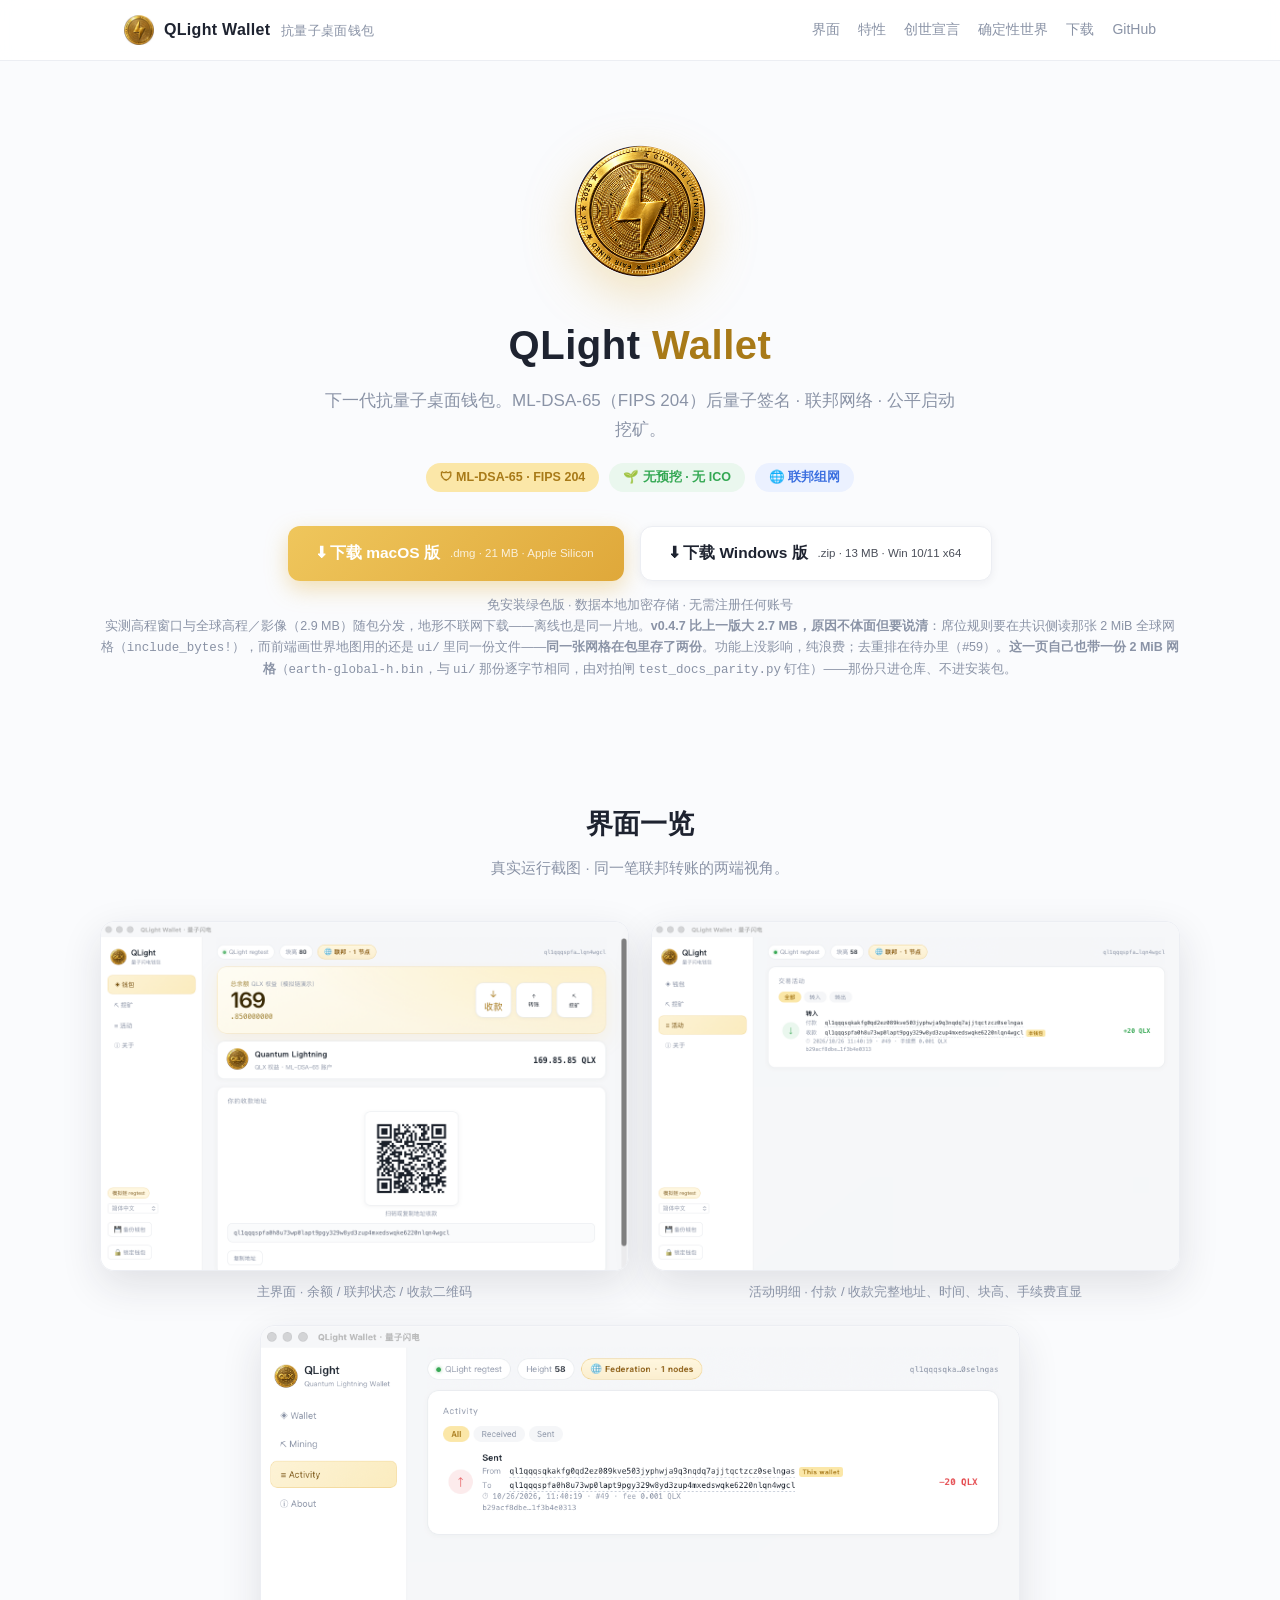
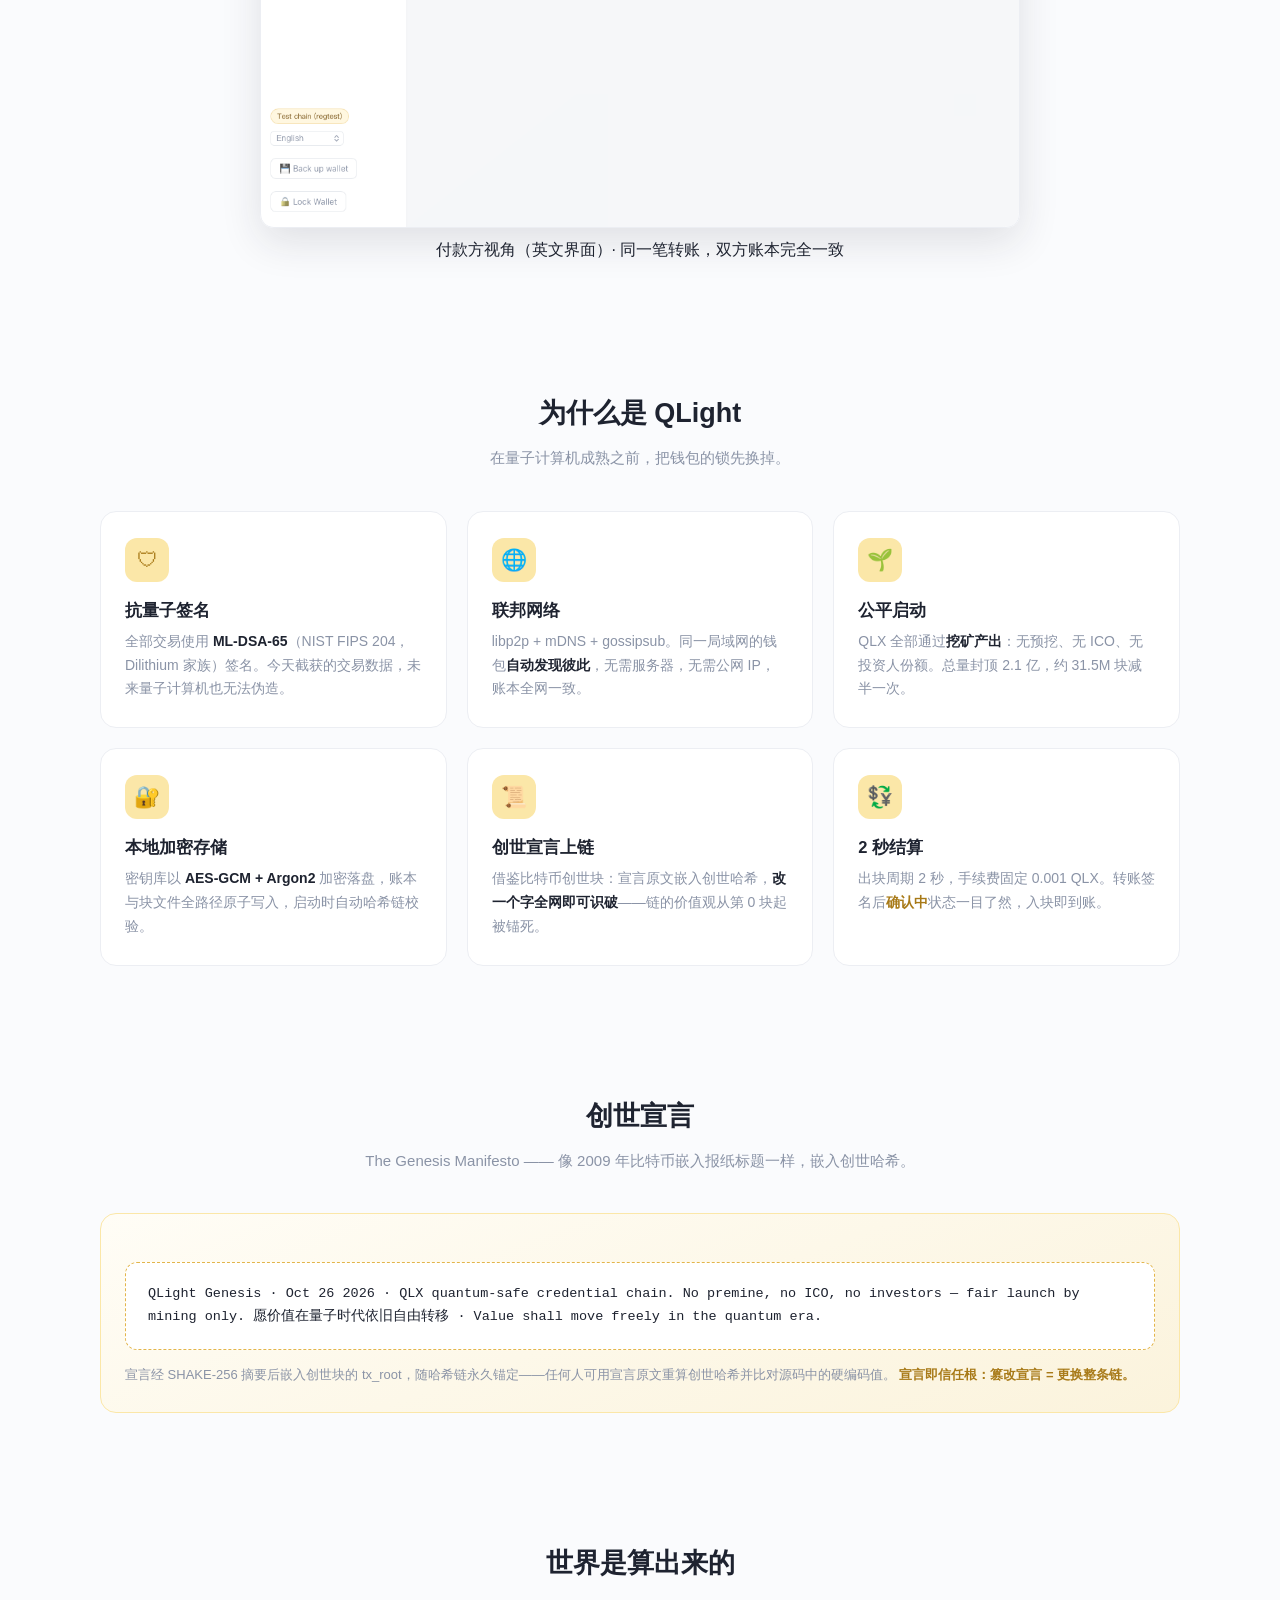
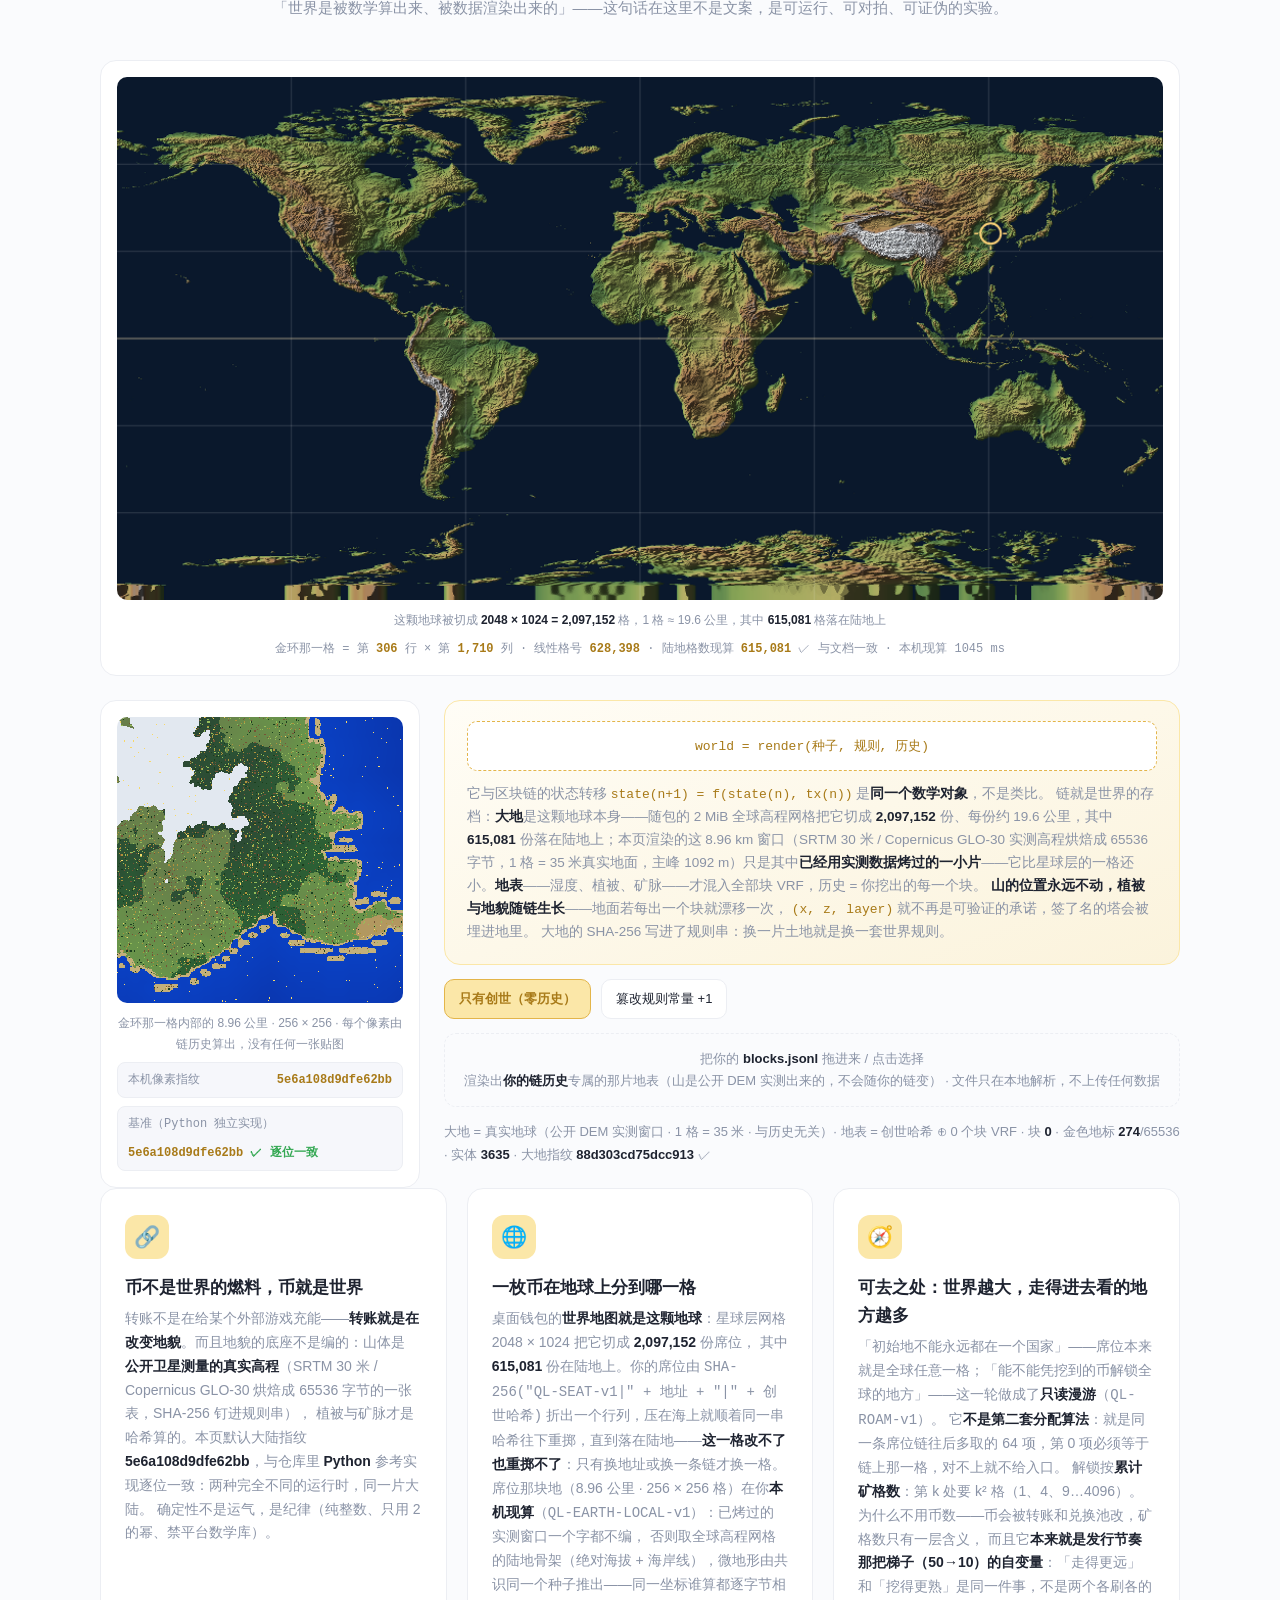
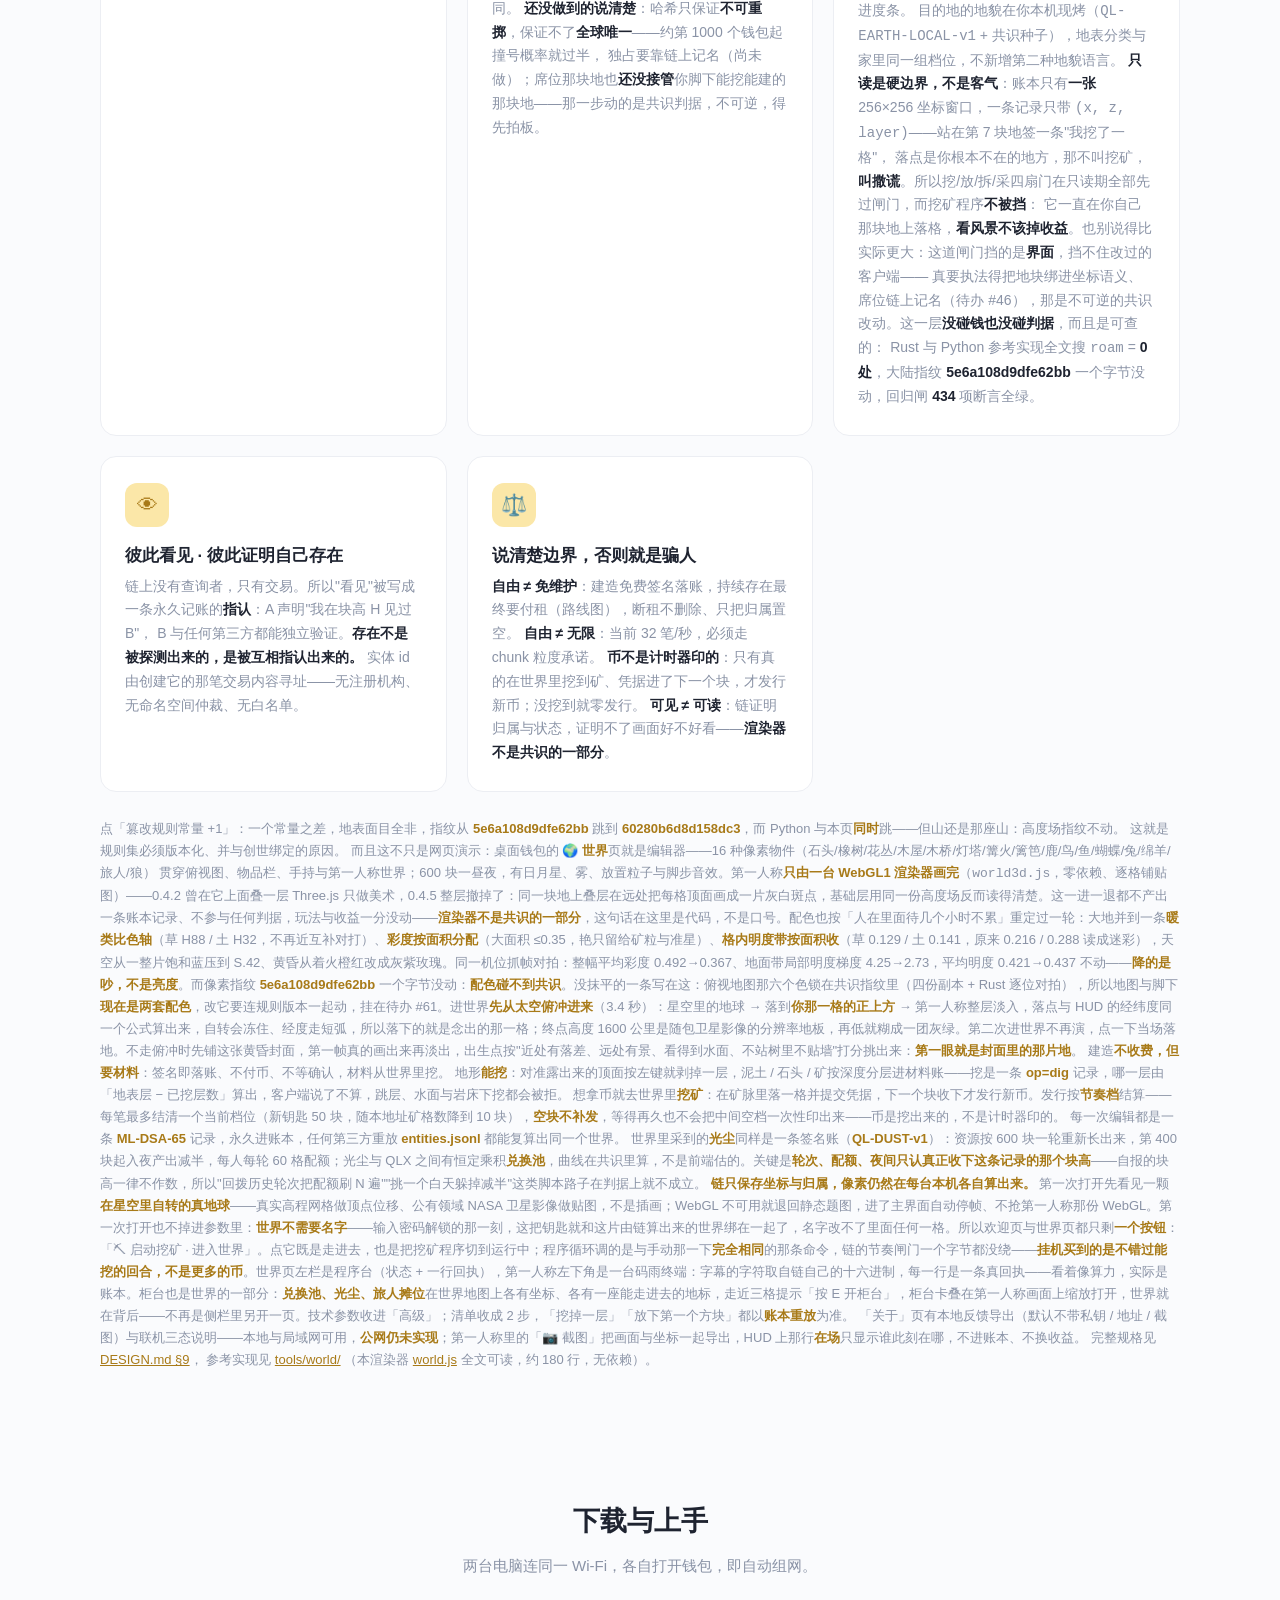
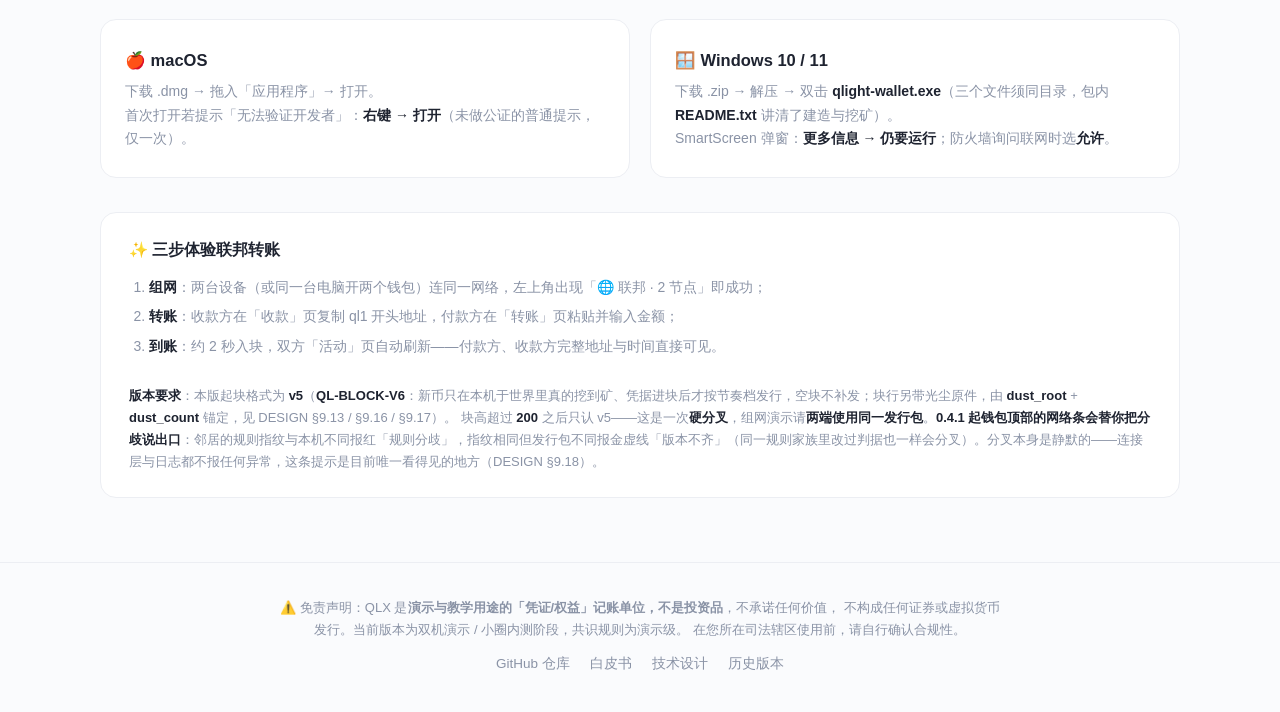
==== docs/index.html @ b54284ea "docs: 记下 v0.4.8 已发布，以及线上那颗地球"证到哪一半"（§9.29） 发布事实进文档：两平台包 + release v0.4.8（releases/latest 已指它）。 线上校验分" ====
<!DOCTYPE html>
<html lang="zh-CN">
<head>
  <meta charset="UTF-8">
  <meta name="viewport" content="width=device-width, initial-scale=1.0">
  <title>QLight Wallet · 抗量子桌面钱包</title>
  <link rel="icon" type="image/png" href="assets/favicon.png">
  <meta name="description" content="QLight Wallet：ML-DSA-65（FIPS 204）抗量子签名桌面钱包，联邦网络，公平启动挖矿。QLX 演示凭证，非投资品。">
  <style>
    :root {
      --ink: #1E2330;
      --muted: #8A93A6;
      --gold: #E3B54A;
      --gold-lt: #FBE7A8;
      --gold-dk: #A87A18;
      --green: #34A853;
      --bg: #FAFBFD;
      --card: #FFFFFF;
      --line: #ECEEF3;
    }
    * { margin: 0; padding: 0; box-sizing: border-box; }
    body {
      font-family: -apple-system, "PingFang SC", "Segoe UI", "Microsoft YaHei", sans-serif;
      background: var(--bg); color: var(--ink); line-height: 1.7;
    }
    a { color: inherit; text-decoration: none; }
    .wrap { max-width: 1080px; margin: 0 auto; padding: 0 24px; }

    /* —— 顶栏 —— */
    nav {
      position: sticky; top: 0; z-index: 10;
      background: rgba(255,255,255,.86); backdrop-filter: blur(10px);
      border-bottom: 1px solid var(--line);
    }
    nav .wrap { display: flex; align-items: center; gap: 10px; height: 60px; }
    nav img { width: 30px; height: 30px; }
    nav .brand { font-weight: 700; font-size: 16px; letter-spacing: .3px; }
    nav .brand small { color: var(--muted); font-weight: 500; margin-left: 6px; }
    nav .links { margin-left: auto; display: flex; gap: 18px; font-size: 14px; }
    nav .links a { color: var(--muted); }
    nav .links a:hover { color: var(--gold-dk); }

    /* —— Hero —— */
    .hero { text-align: center; padding: 84px 0 56px; }
    .hero .coin { width: 132px; height: 132px; border-radius: 50%;
      box-shadow: 0 18px 50px rgba(227,181,74,.35); animation: float 5s ease-in-out infinite; }
    @keyframes float { 0%,100% { transform: translateY(0) } 50% { transform: translateY(-10px) } }
    .hero h1 { font-size: 40px; margin: 26px 0 8px; letter-spacing: .5px; }
    .hero h1 .q { color: var(--gold-dk); }
    .hero p.sub { color: var(--muted); font-size: 17px; max-width: 640px; margin: 0 auto; }
    .hero .badges { margin-top: 18px; display: flex; gap: 10px; justify-content: center; flex-wrap: wrap; }
    .badge { font-size: 12.5px; color: var(--gold-dk); background: var(--gold-lt);
      border-radius: 999px; padding: 4px 14px; font-weight: 600; }
    .badge.green { color: var(--green); background: #EAF7EE; }
    .badge.blue { color: #3B6FE0; background: #EBF1FF; }

    /* —— 下载按钮 —— */
    .dl { display: flex; gap: 16px; justify-content: center; margin-top: 34px; flex-wrap: wrap; }
    .btn {
      display: inline-flex; align-items: center; gap: 10px;
      padding: 13px 30px; border-radius: 12px; font-size: 15.5px; font-weight: 600;
      border: 1px solid var(--line); background: var(--card);
      box-shadow: 0 2px 10px rgba(30,35,48,.06); transition: all .18s;
    }
    .btn:hover { transform: translateY(-2px); box-shadow: 0 8px 22px rgba(30,35,48,.12); }
    .btn.primary { background: linear-gradient(135deg, #EFC65C, #DFA83A); color: #fff; border: none;
      box-shadow: 0 8px 22px rgba(227,181,74,.4); }
    .btn small { display: block; font-weight: 400; font-size: 11.5px; opacity: .8; }
    .dl-note { text-align: center; color: var(--muted); font-size: 12.5px; margin-top: 14px; }

    /* —— 截图 —— */
.shots { display: grid; grid-template-columns: 1fr 1fr; gap: 22px; }
.shots img { width: 100%; border-radius: 14px; border: 1px solid var(--line);
  box-shadow: 0 14px 40px rgba(30,35,48,.12); display: block; }
.shots .cap { text-align: center; color: var(--muted); font-size: 13px; margin-top: 10px; }
.shot-wide { margin-top: 22px; text-align: center; }
.shot-wide img { max-width: 760px; width: 100%; border-radius: 14px; border: 1px solid var(--line);
  box-shadow: 0 14px 40px rgba(30,35,48,.12); }
@media (max-width: 760px) { .shots { grid-template-columns: 1fr; } }

/* —— 特性 —— */
    .section { padding: 64px 0; }
    .section > h2 { text-align: center; font-size: 27px; margin-bottom: 8px; }
    .section > .lead { text-align: center; color: var(--muted); margin-bottom: 40px; font-size: 15px; }
    .grid { display: grid; grid-template-columns: repeat(auto-fit, minmax(300px, 1fr)); gap: 20px; }
    .card {
      background: var(--card); border: 1px solid var(--line); border-radius: 16px;
      padding: 26px 24px; transition: all .18s;
    }
    .card:hover { transform: translateY(-3px); box-shadow: 0 10px 30px rgba(30,35,48,.08); }
    .card .ico { width: 44px; height: 44px; border-radius: 12px; background: var(--gold-lt);
      color: var(--gold-dk); display: flex; align-items: center; justify-content: center;
      font-size: 21px; margin-bottom: 14px; }
    .card h3 { font-size: 16.5px; margin-bottom: 6px; }
    .card p { color: var(--muted); font-size: 14px; }
    .card b { color: var(--ink); }

    /* —— 创世宣言 —— */
    .genesis { background: linear-gradient(160deg, #FFFDF6, #FBF3DC); border: 1px solid var(--gold-lt); }
    .genesis .manifesto {
      font-family: "SF Mono", Menlo, Consolas, monospace;
      font-size: 13.5px; color: var(--ink); background: #fff;
      border: 1px dashed var(--gold); border-radius: 12px;
      padding: 20px 22px; margin: 22px 0 14px; word-break: break-word;
    }
    .genesis .note { color: var(--muted); font-size: 13px; }
    .genesis .note b { color: var(--gold-dk); }

    /* —— 确定性世界 —— */
    .world-earth { background: var(--card); border: 1px solid var(--line); border-radius: 16px;
      padding: 16px; margin-bottom: 24px; }
    .world-earth canvas { width: 100%; height: auto; aspect-ratio: 2 / 1; display: block; border-radius: 10px; }
    .world-earth .cap { text-align: center; color: var(--muted); font-size: 12px; margin-top: 10px; }
    .world-earth .cap b { color: var(--ink); }
    .world-earth code { font-family: "SF Mono", Menlo, Consolas, monospace; font-size: 12px; color: var(--gold-dk); }
    .world-earth .run { font-family: "SF Mono", Menlo, Consolas, monospace; font-size: 12px;
      color: var(--muted); margin-top: 8px; text-align: center; }
    .world-earth .run b { color: var(--gold-dk); }
    .world-earth .run.bad { color: #D93025; }
    .world-grid { display: grid; grid-template-columns: 320px 1fr; gap: 24px; align-items: start; }
    @media (max-width: 780px) { .world-grid { grid-template-columns: 1fr; } }
    .world-map { background: var(--card); border: 1px solid var(--line); border-radius: 16px; padding: 16px; }
    .world-map canvas {
      width: 100%; height: auto; aspect-ratio: 1 / 1; display: block; border-radius: 10px;
      image-rendering: pixelated; image-rendering: crisp-edges;
    }
    .world-map .cap { text-align: center; color: var(--muted); font-size: 12px; margin-top: 10px; }
    .fp { font-family: "SF Mono", Menlo, Consolas, monospace; font-size: 12px; background: #F6F7FB;
      border: 1px solid var(--line); border-radius: 8px; padding: 7px 10px; margin-top: 8px;
      display: flex; justify-content: space-between; gap: 8px; flex-wrap: wrap; }
    .fp span:first-child { color: var(--muted); }
    .fp b { color: var(--gold-dk); }
    .fp .ok { color: var(--green); font-weight: 700; }
    .fp .bad { color: #D93025; font-weight: 700; }
    .world-side { display: flex; flex-direction: column; gap: 14px; }
    .axiom { background: linear-gradient(160deg, #FFFDF6, #FBF3DC); border: 1px solid var(--gold-lt);
      border-radius: 16px; padding: 20px 22px; }
    .axiom code { font-family: "SF Mono", Menlo, Consolas, monospace; color: var(--gold-dk); font-size: 13px; }
    .axiom .eq { display: block; background: #fff; border: 1px dashed var(--gold); border-radius: 10px;
      padding: 12px 14px; margin-bottom: 12px; font-size: 14px; text-align: center; }
    .axiom p { color: var(--muted); font-size: 13.5px; }
    .axiom p b { color: var(--ink); }
    .ctrl { display: flex; gap: 10px; flex-wrap: wrap; }
    .wbtn { font: inherit; font-size: 13px; padding: 8px 14px; border-radius: 10px;
      border: 1px solid var(--line); background: var(--card); color: var(--ink); cursor: pointer; transition: all .18s; }
    .wbtn:hover { border-color: var(--gold); color: var(--gold-dk); }
    .wbtn.on { background: var(--gold-lt); border-color: var(--gold); color: var(--gold-dk); font-weight: 600; }
    .drop { border: 1px dashed var(--line); border-radius: 12px; padding: 14px;
      color: var(--muted); font-size: 13px; text-align: center; cursor: pointer; transition: all .18s; }
    .drop b { color: var(--ink); }
    .drop.hot { border-color: var(--gold); background: var(--gold-lt); color: var(--gold-dk); }
    .wstats { font-size: 13px; color: var(--muted); }
    .wstats b { color: var(--ink); }
    .world-note { color: var(--muted); font-size: 13px; margin-top: 26px; }
    .world-note b { color: var(--gold-dk); }
    .world-note a { color: var(--gold-dk); text-decoration: underline; }

    /* —— 下载区 —— */
    .dl-grid { display: grid; grid-template-columns: repeat(auto-fit, minmax(280px, 1fr)); gap: 20px; }
    .steps { margin-top: 34px; background: var(--card); border: 1px solid var(--line);
      border-radius: 16px; padding: 24px 28px; }
    .steps h3 { font-size: 15.5px; margin-bottom: 12px; }
    .steps ol { padding-left: 20px; color: var(--muted); font-size: 14px; }
    .steps li { margin: 6px 0; }
    .steps b { color: var(--ink); }

    /* —— 页脚 —— */
    footer { border-top: 1px solid var(--line); padding: 34px 0 44px; text-align: center; }
    footer .disc { color: var(--muted); font-size: 13px; max-width: 720px; margin: 0 auto 12px; }
    footer .links { display: flex; gap: 20px; justify-content: center; font-size: 13.5px; color: var(--muted); }
    footer .links a:hover { color: var(--gold-dk); }

    @media (max-width: 640px) {
      .hero h1 { font-size: 30px; }
      nav .links { display: none; }
    }
  </style>
</head>
<body>

<nav>
  <div class="wrap">
    <img src="assets/favicon.png" alt="QLight">
    <div class="brand">QLight Wallet <small>抗量子桌面钱包</small></div>
    <div class="links">
      <a href="#shots">界面</a>
      <a href="#features">特性</a>
      <a href="#genesis">创世宣言</a>
      <a href="#world">确定性世界</a>
      <a href="#download">下载</a>
      <a href="https://github.com/yuanhong792/qlight-wallet" target="_blank">GitHub</a>
    </div>
  </div>
</nav>

<header class="hero wrap">
  <img class="coin" src="assets/coin.png" alt="QLX">
  <h1>QLight <span class="q">Wallet</span></h1>
  <p class="sub">下一代抗量子桌面钱包。ML-DSA-65（FIPS 204）后量子签名 · 联邦网络 · 公平启动挖矿。</p>
  <div class="badges">
    <span class="badge">🛡 ML-DSA-65 · FIPS 204</span>
    <span class="badge green">🌱 无预挖 · 无 ICO</span>
    <span class="badge blue">🌐 联邦组网</span>
  </div>
  <div class="dl">
    <a class="btn primary" href="https://github.com/yuanhong792/qlight-wallet/releases/latest/download/QLight-Wallet.dmg">
      ⬇ 下载 macOS 版 <small>.dmg · 21 MB · Apple Silicon</small>
    </a>
    <a class="btn" href="https://github.com/yuanhong792/qlight-wallet/releases/latest/download/QLight-Wallet-Windows.zip">
      ⬇ 下载 Windows 版 <small>.zip · 13 MB · Win 10/11 x64</small>
    </a>
  </div>
  <p class="dl-note">免安装绿色版 · 数据本地加密存储 · 无需注册任何账号<br>实测高程窗口与全球高程／影像（2.9 MB）随包分发，地形不联网下载——离线也是同一片地。<b>v0.4.7 比上一版大 2.7 MB，原因不体面但要说清</b>：席位规则要在共识侧读那张 2 MiB 全球网格（<code>include_bytes!</code>），而前端画世界地图用的还是 <code>ui/</code> 里同一份文件——<b>同一张网格在包里存了两份</b>。功能上没影响，纯浪费；去重排在待办里（#59）。<b>这一页自己也带一份 2 MiB 网格</b>（<code>earth-global-h.bin</code>，与 <code>ui/</code> 那份逐字节相同，由对拍闸 <code>test_docs_parity.py</code> 钉住）——那份只进仓库、不进安装包。</p>
</header>

<section class="section wrap" id="shots">
  <h2>界面一览</h2>
  <p class="lead">真实运行截图 · 同一笔联邦转账的两端视角。</p>
  <div class="shots">
    <div>
      <img src="screenshots/wallet-asset.png" alt="主界面：余额、联邦状态、收款二维码">
      <div class="cap">主界面 · 余额 / 联邦状态 / 收款二维码</div>
    </div>
    <div>
      <img src="screenshots/wallet-activity.png" alt="活动明细：付款与收款完整地址直显">
      <div class="cap">活动明细 · 付款 / 收款完整地址、时间、块高、手续费直显</div>
    </div>
  </div>
  <div class="shot-wide">
    <img src="screenshots/wallet-activity-sent.png" alt="付款方视角的活动明细">
    <div class="cap">付款方视角（英文界面）· 同一笔转账，双方账本完全一致</div>
  </div>
</section>

<section class="section wrap" id="features">
  <h2>为什么是 QLight</h2>
  <p class="lead">在量子计算机成熟之前，把钱包的锁先换掉。</p>
  <div class="grid">
    <div class="card">
      <div class="ico">🛡</div>
      <h3>抗量子签名</h3>
      <p>全部交易使用 <b>ML-DSA-65</b>（NIST FIPS 204，Dilithium 家族）签名。今天截获的交易数据，未来量子计算机也无法伪造。</p>
    </div>
    <div class="card">
      <div class="ico">🌐</div>
      <h3>联邦网络</h3>
      <p>libp2p + mDNS + gossipsub。同一局域网的钱包<b>自动发现彼此</b>，无需服务器，无需公网 IP，账本全网一致。</p>
    </div>
    <div class="card">
      <div class="ico">🌱</div>
      <h3>公平启动</h3>
      <p>QLX 全部通过<b>挖矿产出</b>：无预挖、无 ICO、无投资人份额。总量封顶 2.1 亿，约 31.5M 块减半一次。</p>
    </div>
    <div class="card">
      <div class="ico">🔐</div>
      <h3>本地加密存储</h3>
      <p>密钥库以 <b>AES-GCM + Argon2</b> 加密落盘，账本与块文件全路径原子写入，启动时自动哈希链校验。</p>
    </div>
    <div class="card">
      <div class="ico">📜</div>
      <h3>创世宣言上链</h3>
      <p>借鉴比特币创世块：宣言原文嵌入创世哈希，<b>改一个字全网即可识破</b>——链的价值观从第 0 块起被锚死。</p>
    </div>
    <div class="card">
      <div class="ico">💱</div>
      <h3>2 秒结算</h3>
      <p>出块周期 2 秒，手续费固定 0.001 QLX。转账签名后<span style="color:var(--gold-dk);font-weight:600">确认中</span>状态一目了然，入块即到账。</p>
    </div>
  </div>
</section>

<section class="section wrap" id="genesis">
  <h2>创世宣言</h2>
  <p class="lead">The Genesis Manifesto —— 像 2009 年比特币嵌入报纸标题一样，嵌入创世哈希。</p>
  <div class="card genesis">
    <div class="manifesto">QLight Genesis · Oct 26 2026 · QLX quantum-safe credential chain. No premine, no ICO, no investors — fair launch by mining only. 愿价值在量子时代依旧自由转移 · Value shall move freely in the quantum era.</div>
    <p class="note">
      宣言经 SHAKE-256 摘要后嵌入创世块的 tx_root，随哈希链永久锚定——任何人可用宣言原文重算创世哈希并比对源码中的硬编码值。
      <b>宣言即信任根：篡改宣言 = 更换整条链。</b>
    </p>
  </div>
</section>

<section class="section wrap" id="world">
  <h2>世界是算出来的</h2>
  <p class="lead">「世界是被数学算出来、被数据渲染出来的」——这句话在这里不是文案，是可运行、可对拍、可证伪的实验。</p>

  <div class="world-earth">
    <canvas id="earthCanvas" width="1024" height="512"></canvas>
    <div class="cap">这颗地球被切成 <b>2048 × 1024 = 2,097,152</b> 格，1 格 ≈ 19.6 公里，其中 <b>615,081</b> 格落在陆地上</div>
    <div class="run" id="earthRun">正在本机现算：随包的 2 MiB 全球高程网格 → 高程色阶 + 西北向山体阴影</div>
  </div>

  <div class="world-grid">
    <div class="world-map">
      <canvas id="worldCanvas" width="256" height="256"></canvas>
      <div class="cap">金环那一格内部的 8.96 公里 · 256 × 256 · 每个像素由链历史算出，没有任何一张贴图</div>
      <div class="fp"><span>本机像素指纹</span><b id="fpNow">—</b></div>
      <div class="fp"><span>基准（Python 独立实现）</span><span><b id="fpExp">—</b> <span id="fpVerdict"></span></span></div>
    </div>

    <div class="world-side">
      <div class="axiom">
        <span class="eq"><code>world = render(种子, 规则, 历史)</code></span>
        <p>它与区块链的状态转移 <code>state(n+1) = f(state(n), tx(n))</code> 是<b>同一个数学对象</b>，不是类比。
        链就是世界的存档：<b>大地</b>是这颗地球本身——随包的 2 MiB 全球高程网格把它切成 <b>2,097,152</b> 份、每份约 19.6 公里，其中 <b>615,081</b> 份落在陆地上；本页渲染的这 8.96 km 窗口（SRTM 30 米 / Copernicus GLO-30 实测高程烘焙成 65536 字节，1 格 = 35 米真实地面，主峰 1092 m）只是其中<b>已经用实测数据烤过的一小片</b>——它比星球层的一格还小。<b>地表</b>——湿度、植被、矿脉——才混入全部块 VRF，历史 = 你挖出的每一个块。
        <b>山的位置永远不动，植被与地貌随链生长</b>——地面若每出一个块就漂移一次，
        <code>(x, z, layer)</code> 就不再是可验证的承诺，签了名的塔会被埋进地里。
        大地的 SHA-256 写进了规则串：换一片土地就是换一套世界规则。</p>
      </div>
      <div class="ctrl">
        <button class="wbtn on" id="btnGenesis">只有创世（零历史）</button>
        <button class="wbtn" id="btnRules">篡改规则常量 +1</button>
      </div>
      <div class="drop" id="drop">
        把你的 <b>blocks.jsonl</b> 拖进来 / 点击选择<br>
        渲染出<b>你的链历史</b>专属的那片地表（山是公开 DEM 实测出来的，不会随你的链变） · 文件只在本地解析，不上传任何数据
      </div>
      <input type="file" id="fileInput" accept=".jsonl,.json,.txt,.log" style="display:none">
      <div class="wstats" id="stats">种子 = 创世哈希 · 块 0</div>
    </div>
  </div>

  <div class="grid world-notes">
    <div class="card">
      <div class="ico">🔗</div>
      <h3>币不是世界的燃料，币就是世界</h3>
      <p>转账不是在给某个外部游戏充能——<b>转账就是在改变地貌</b>。而且地貌的底座不是编的：山体是
      <b>公开卫星测量的真实高程</b>（SRTM 30 米 / Copernicus GLO-30 烘焙成 65536 字节的一张表，SHA-256 钉进规则串），
      植被与矿脉才是哈希算的。本页默认大陆指纹
      <b>5e6a108d9dfe62bb</b>，与仓库里 <b>Python</b> 参考实现逐位一致：两种完全不同的运行时，同一片大陆。
      确定性不是运气，是纪律（纯整数、只用 2 的幂、禁平台数学库）。</p>
    </div>
    <div class="card">
      <div class="ico">🌐</div>
      <h3>一枚币在地球上分到哪一格</h3>
      <p>桌面钱包的<b>世界地图就是这颗地球</b>：星球层网格 2048 × 1024 把它切成 <b>2,097,152</b> 份席位，
      其中 <b>615,081</b> 份在陆地上。你的席位由 <code>SHA-256("QL-SEAT-v1|" + 地址 + "|" + 创世哈希)</code>
      折出一个行列，压在海上就顺着同一串哈希往下重掷，直到落在陆地——<b>这一格改不了也重掷不了</b>：只有换地址或换一条链才换一格。
      席位那块地（8.96 公里 · 256 × 256 格）在你<b>本机现算</b>（<code>QL-EARTH-LOCAL-v1</code>）：已烤过的实测窗口一个字都不编，
      否则取全球高程网格的陆地骨架（绝对海拔 + 海岸线），微地形由共识同一个种子推出——同一坐标谁算都逐字节相同。
      <b>还没做到的说清楚</b>：哈希只保证<b>不可重掷</b>，保证不了<b>全球唯一</b>——约第 1000 个钱包起撞号概率就过半，
      独占要靠链上记名（尚未做）；席位那块地也<b>还没接管</b>你脚下能挖能建的那块地——那一步动的是共识判据，不可逆，得先拍板。</p>
    </div>
    <div class="card">
      <div class="ico">🧭</div>
      <h3>可去之处：世界越大，走得进去看的地方越多</h3>
      <p>「初始地不能永远都在一个国家」——席位本来就是全球任意一格；「能不能凭挖到的币解锁全球的地方」——这一轮做成了<b>只读漫游</b>（<code>QL-ROAM-v1</code>）。
      它<b>不是第二套分配算法</b>：就是同一条席位链往后多取的 64 项，第 0 项必须等于链上那一格，对不上就不给入口。
      解锁按<b>累计矿格数</b>：第 k 处要 k² 格（1、4、9…4096）。为什么不用币数——币会被转账和兑换池改，矿格数只有一层含义，
      而且它<b>本来就是发行节奏那把梯子（50→10）的自变量</b>：「走得更远」和「挖得更熟」是同一件事，不是两个各刷各的进度条。
      目的地的地貌在你本机现烤（<code>QL-EARTH-LOCAL-v1</code> + 共识种子），地表分类与家里同一组档位，不新增第二种地貌语言。
      <b>只读是硬边界，不是客气</b>：账本只有<b>一张</b> 256×256 坐标窗口，一条记录只带 <code>(x, z, layer)</code>——站在第 7 块地签一条"我挖了一格"，
      落点是你根本不在的地方，那不叫挖矿，<b>叫撒谎</b>。所以挖/放/拆/采四扇门在只读期全部先过闸门，而挖矿程序<b>不被挡</b>：
      它一直在你自己那块地上落格，<b>看风景不该掉收益</b>。也别说得比实际更大：这道闸门挡的是<b>界面</b>，挡不住改过的客户端——
      真要执法得把地块绑进坐标语义、席位链上记名（待办 #46），那是不可逆的共识改动。这一层<b>没碰钱也没碰判据</b>，而且是可查的：
      Rust 与 Python 参考实现全文搜 <code>roam</code> = <b>0 处</b>，大陆指纹 <b>5e6a108d9dfe62bb</b> 一个字节没动，回归闸 <b>434</b> 项断言全绿。</p>
    </div>
    <div class="card">
      <div class="ico">👁</div>
      <h3>彼此看见 · 彼此证明自己存在</h3>
      <p>链上没有查询者，只有交易。所以"看见"被写成一条永久记账的<b>指认</b>：A 声明"我在块高 H 见过 B"，
      B 与任何第三方都能独立验证。<b>存在不是被探测出来的，是被互相指认出来的。</b>
      实体 id 由创建它的那笔交易内容寻址——无注册机构、无命名空间仲裁、无白名单。</p>
    </div>
    <div class="card">
      <div class="ico">⚖️</div>
      <h3>说清楚边界，否则就是骗人</h3>
      <p><b>自由 ≠ 免维护</b>：建造免费签名落账，持续存在最终要付租（路线图），断租不删除、只把归属置空。
      <b>自由 ≠ 无限</b>：当前 32 笔/秒，必须走 chunk 粒度承诺。
      <b>币不是计时器印的</b>：只有真的在世界里挖到矿、凭据进了下一个块，才发行新币；没挖到就零发行。
      <b>可见 ≠ 可读</b>：链证明归属与状态，证明不了画面好不好看——<b>渲染器不是共识的一部分</b>。</p>
    </div>
  </div>

  <p class="world-note">
    点「篡改规则常量 +1」：一个常量之差，地表面目全非，指纹从 <b>5e6a108d9dfe62bb</b> 跳到
    <b>60280b6d8d158dc3</b>，而 Python 与本页<b>同时</b>跳——但山还是那座山：高度场指纹不动。
    这就是规则集必须版本化、并与创世绑定的原因。
    而且这不只是网页演示：桌面钱包的 <b>🌍 世界</b>页就是编辑器——16 种像素物件（石头/橡树/花丛/木屋/木桥/灯塔/篝火/篱笆/鹿/鸟/鱼/蝴蝶/兔/绵羊/旅人/狼）
    贯穿俯视图、物品栏、手持与第一人称世界；600 块一昼夜，有日月星、雾、放置粒子与脚步音效。第一人称<b>只由一台 WebGL1 渲染器画完</b>（<code>world3d.js</code>，零依赖、逐格铺贴图）——0.4.2 曾在它上面叠一层 Three.js 只做美术，0.4.5 整层撤掉了：同一块地上叠层在远处把每格顶面画成一片灰白斑点，基础层用同一份高度场反而读得清楚。这一进一退都不产出一条账本记录、不参与任何判据，玩法与收益一分没动——<b>渲染器不是共识的一部分</b>，这句话在这里是代码，不是口号。配色也按「人在里面待几个小时不累」重定过一轮：大地并到一条<b>暖类比色轴</b>（草 H88 / 土 H32，不再近互补对打）、<b>彩度按面积分配</b>（大面积 ≤0.35，艳只留给矿粒与准星）、<b>格内明度带按面积收</b>（草 0.129 / 土 0.141，原来 0.216 / 0.288 读成迷彩），天空从一整片饱和蓝压到 S.42、黄昏从着火橙红改成灰紫玫瑰。同一机位抓帧对拍：整幅平均彩度 0.492→0.367、地面带局部明度梯度 4.25→2.73，平均明度 0.421→0.437 不动——<b>降的是吵，不是亮度</b>。而像素指纹 <b>5e6a108d9dfe62bb</b> 一个字节没动：<b>配色碰不到共识</b>。没抹平的一条写在这：俯视地图那六个色锁在共识指纹里（四份副本 + Rust 逐位对拍），所以地图与脚下<b>现在是两套配色</b>，改它要连规则版本一起动，挂在待办 #61。进世界<b>先从太空俯冲进来</b>（3.4 秒）：星空里的地球 → 落到<b>你那一格的正上方</b> → 第一人称整层淡入，落点与 HUD 的经纬度同一个公式算出来，自转会冻住、经度走短弧，所以落下的就是念出的那一格；终点高度 1600 公里是随包卫星影像的分辨率地板，再低就糊成一团灰绿。第二次进世界不再演，点一下当场落地。不走俯冲时先铺这张黄昏封面，第一帧真的画出来再淡出，出生点按"近处有落差、远处有景、看得到水面、不站树里不贴墙"打分挑出来：<b>第一眼就是封面里的那片地</b>。
    建造<b>不收费，但要材料</b>：签名即落账、不付币、不等确认，材料从世界里挖。
    地形<b>能挖</b>：对准露出来的顶面按左键就剥掉一层，泥土 / 石头 / 矿按深度分层进材料账——挖是一条 <b>op=dig</b> 记录，哪一层由「地表层 − 已挖层数」算出，客户端说了不算，跳层、水面与岩床下挖都会被拒。
    想拿币就去世界里<b>挖矿</b>：在矿脉里落一格并提交凭据，下一个块收下才发行新币。发行按<b>节奏档</b>结算——每笔最多结清一个当前档位（新钥匙 50 块，随本地址矿格数降到 10 块），<b>空块不补发</b>，等得再久也不会把中间空档一次性印出来——币是挖出来的，不是计时器印的。
    每一次编辑都是一条 <b>ML-DSA-65</b> 记录，永久进账本，任何第三方重放 <b>entities.jsonl</b> 都能复算出同一个世界。
    世界里采到的<b>光尘</b>同样是一条签名账（<b>QL-DUST-v1</b>）：资源按 600 块一轮重新长出来，第 400 块起入夜产出减半，每人每轮 60 格配额；光尘与 QLX 之间有恒定乘积<b>兑换池</b>，曲线在共识里算，不是前端估的。关键是<b>轮次、配额、夜间只认真正收下这条记录的那个块高</b>——自报的块高一律不作数，所以"回拨历史轮次把配额刷 N 遍""挑一个白天躲掉减半"这类脚本路子在判据上就不成立。
    <b>链只保存坐标与归属，像素仍然在每台本机各自算出来。</b>
    第一次打开先看见一颗<b>在星空里自转的真地球</b>——真实高程网格做顶点位移、公有领域 NASA 卫星影像做贴图，不是插画；WebGL 不可用就退回静态题图，进了主界面自动停帧、不抢第一人称那份 WebGL。第一次打开也不掉进参数里：<b>世界不需要名字</b>——输入密码解锁的那一刻，这把钥匙就和这片由链算出来的世界绑在一起了，名字改不了里面任何一格。所以欢迎页与世界页都只剩<b>一个按钮</b>：「⛏ 启动挖矿 · 进入世界」。点它既是走进去，也是把挖矿程序切到运行中；程序循环调的是与手动那一下<b>完全相同</b>的那条命令，链的节奏闸门一个字节都没绕——<b>挂机买到的是不错过能挖的回合，不是更多的币</b>。世界页左栏是程序台（状态 + 一行回执），第一人称左下角是一台码雨终端：字幕的字符取自链自己的十六进制，每一行是一条真回执——看着像算力，实际是账本。柜台也是世界的一部分：<b>兑换池、光尘、旅人摊位</b>在世界地图上各有坐标、各有一座能走进去的地标，走近三格提示「按 E 开柜台」，柜台卡叠在第一人称画面上缩放打开，世界就在背后——不再是侧栏里另开一页。技术参数收进「高级」；清单收成 2 步，「挖掉一层」「放下第一个方块」都以<b>账本重放</b>为准。
    「关于」页有本地反馈导出（默认不带私钥 / 地址 / 截图）与联机三态说明——本地与局域网可用，<b>公网仍未实现</b>；第一人称里的「📷 截图」把画面与坐标一起导出，HUD 上那行<b>在场</b>只显示谁此刻在哪，不进账本、不换收益。
    完整规格见 <a href="https://github.com/yuanhong792/qlight-wallet/blob/main/DESIGN.md#9-元宇宙运行时l2" target="_blank">DESIGN.md §9</a>，
    参考实现见 <a href="https://github.com/yuanhong792/qlight-wallet/tree/main/tools/world" target="_blank">tools/world/</a>
    （本渲染器 <a href="world.js" target="_blank">world.js</a> 全文可读，约 180 行，无依赖）。
  </p>
</section>

<section class="section wrap" id="download">
  <h2>下载与上手</h2>
  <p class="lead">两台电脑连同一 Wi-Fi，各自打开钱包，即自动组网。</p>
  <div class="dl-grid">
    <div class="card">
      <h3>🍎 macOS</h3>
      <p>下载 .dmg → 拖入「应用程序」→ 打开。<br>
      首次打开若提示「无法验证开发者」：<b>右键 → 打开</b>（未做公证的普通提示，仅一次）。</p>
    </div>
    <div class="card">
      <h3>🪟 Windows 10 / 11</h3>
      <p>下载 .zip → 解压 → 双击 <b>qlight-wallet.exe</b>（三个文件须同目录，包内 <b>README.txt</b> 讲清了建造与挖矿）。<br>
      SmartScreen 弹窗：<b>更多信息 → 仍要运行</b>；防火墙询问联网时选<b>允许</b>。</p>
    </div>
  </div>
  <div class="steps">
    <h3>✨ 三步体验联邦转账</h3>
    <ol>
      <li><b>组网</b>：两台设备（或同一台电脑开两个钱包）连同一网络，左上角出现「🌐 联邦 · 2 节点」即成功；</li>
      <li><b>转账</b>：收款方在「收款」页复制 ql1 开头地址，付款方在「转账」页粘贴并输入金额；</li>
      <li><b>到账</b>：约 2 秒入块，双方「活动」页自动刷新——付款方、收款方完整地址与时间直接可见。</li>
    </ol>
    <p class="world-note"><b>版本要求</b>：本版起块格式为 <b>v5</b>（<b>QL-BLOCK-V6</b>：新币只在本机于世界里真的挖到矿、凭据进块后才按节奏档发行，空块不补发；块行另带光尘原件，由 <b>dust_root</b> + <b>dust_count</b> 锚定，见 DESIGN §9.13 / §9.16 / §9.17）。
    块高超过 <b>200</b> 之后只认 v5——这是一次<b>硬分叉</b>，组网演示请<b>两端使用同一发行包</b>。<b>0.4.1 起钱包顶部的网络条会替你把分歧说出口</b>：邻居的规则指纹与本机不同报红「规则分歧」，指纹相同但发行包不同报金虚线「版本不齐」（同一规则家族里改过判据也一样会分叉）。分叉本身是静默的——连接层与日志都不报任何异常，这条提示是目前唯一看得见的地方（DESIGN §9.18）。</p>
  </div>
</section>

<footer>
  <div class="wrap">
    <p class="disc">
      ⚠️ 免责声明：QLX 是<b>演示与教学用途的「凭证/权益」记账单位，不是投资品</b>，不承诺任何价值，
      不构成任何证券或虚拟货币发行。当前版本为双机演示 / 小圈内测阶段，共识规则为演示级。
      在您所在司法辖区使用前，请自行确认合规性。
    </p>
    <div class="links">
      <a href="https://github.com/yuanhong792/qlight-wallet" target="_blank">GitHub 仓库</a>
      <a href="https://github.com/yuanhong792/qlight-wallet/blob/main/whitepaper.md" target="_blank">白皮书</a>
      <a href="https://github.com/yuanhong792/qlight-wallet/blob/main/DESIGN.md" target="_blank">技术设计</a>
      <a href="https://github.com/yuanhong792/qlight-wallet/releases" target="_blank">历史版本</a>
    </div>
  </div>
</footer>

<script src="earth-height.js"></script>
<script src="world.js"></script>
<script>
  (function () {
    var BASE_RULES = 0x50d296e0;
    /* 只有这几种情形有公开基准：任何人 clone 仓库跑一次 python3 tools/world/test_rules_v3.py 就能重算 */
    var EXPECT = {};
    EXPECT['0|base'] = '5e6a108d9dfe62bb';
    EXPECT['0|tamper'] = '60280b6d8d158dc3';
    /* 大地指纹 = data/earth-height.bin 那 65536 个字节：真实地球的高程表，
       既不看创世哈希也不看链历史。地面若随块漂移，(x, z, layer) 就不是可验证的
       承诺，签了名的塔会被埋进地里。 */
    EXPECT.heights = '88d303cd75dcc913';

    var cv = document.getElementById('worldCanvas');
    var ctx = cv.getContext('2d');
    var vrfs = [], tampered = false, notice = '';

    function draw() {
      QLWorld.setRulesSeed(tampered ? (BASE_RULES + 1) >>> 0 : BASE_RULES);
      var out = QLWorld.render(QLWorld.seedWords(QLWorld.GENESIS_HASH, vrfs));

      var rgba = new Uint8ClampedArray(QLWorld.W * QLWorld.H * 4);
      for (var i = 0, o = 0; i < out.rgb.length; i += 3, o += 4) {
        rgba[o] = out.rgb[i]; rgba[o + 1] = out.rgb[i + 1]; rgba[o + 2] = out.rgb[i + 2]; rgba[o + 3] = 255;
      }
      ctx.putImageData(new ImageData(rgba, QLWorld.W, QLWorld.H), 0, 0);

      var fp = QLWorld.fingerprint(out.rgb);
      var exp = EXPECT[vrfs.length + '|' + (tampered ? 'tamper' : 'base')];
      document.getElementById('fpNow').textContent = fp;
      document.getElementById('fpExp').textContent = exp || '无公开基准';
      var v = document.getElementById('fpVerdict');
      if (exp) {
        v.textContent = fp === exp ? '✓ 逐位一致' : '✗ 与基准分叉';
        v.className = fp === exp ? 'ok' : 'bad';
      } else { v.textContent = '换个运行时必须得到同一个值'; v.className = ''; }

      var total = QLWorld.W * QLWorld.H;
      var hfp = QLWorld.fingerprint(out.heights);
      document.getElementById('stats').innerHTML =
        '大地 = 真实地球（公开 DEM 实测窗口 · 1 格 = 35 米 · 与历史无关）· 地表 = 创世哈希 ⊕ ' + vrfs.length + ' 个块 VRF · 块 <b>' + vrfs.length + '</b>' +
        ' · 金色地标 <b>' + out.era1 + '</b>/' + total +
        ' · 实体 <b>' + out.entities + '</b>' +
        ' · 大地指纹 <b>' + hfp + '</b> ' + (hfp === EXPECT.heights ? '✓' : '✗ 与基准分叉') +
        (notice ? ' · ' + notice : '');
    }

    function ingest(text) {
      var lines = text.split('\n'), list = [], bad = 0;
      for (var i = 0; i < lines.length; i++) {
        var s = lines[i].trim();
        if (!s) continue;
        try {
          var h = JSON.parse(s);
          /* 创世行（height 0）的 vrf 是全零，XOR 进去不改变种子——所以带不带第 0 行，同一条链渲染出同一片大陆 */
          if (typeof h.vrf_hex === 'string' && /^[0-9a-fA-F]{64}$/.test(h.vrf_hex)) list.push(h.vrf_hex.toLowerCase());
          else bad++;
        } catch (e) { bad++; }
      }
      if (!list.length) { notice = '这个文件里没有解析出任何块的 vrf_hex'; return; }
      vrfs = list;
      notice = bad ? '已忽略 ' + bad + ' 行非块数据' : '来自你的链历史';
      draw();
    }

    function readFile(f) {
      var r = new FileReader();
      r.onload = function () { ingest(String(r.result)); };
      r.readAsText(f);
    }

    var drop = document.getElementById('drop');
    var fileInput = document.getElementById('fileInput');
    drop.addEventListener('click', function () { fileInput.click(); });
    fileInput.addEventListener('change', function () { if (fileInput.files[0]) readFile(fileInput.files[0]); });
    ['dragenter', 'dragover'].forEach(function (ev) {
      drop.addEventListener(ev, function (e) { e.preventDefault(); drop.classList.add('hot'); });
    });
    ['dragleave', 'drop'].forEach(function (ev) {
      drop.addEventListener(ev, function (e) { e.preventDefault(); drop.classList.remove('hot'); });
    });
    drop.addEventListener('drop', function (e) {
      var f = e.dataTransfer && e.dataTransfer.files && e.dataTransfer.files[0];
      if (f) readFile(f);
    });
    /* 拖到页面其它位置时不要被浏览器当成"打开文件" */
    ['dragover', 'drop'].forEach(function (ev) { document.addEventListener(ev, function (e) { e.preventDefault(); }); });

    var btnG = document.getElementById('btnGenesis'), btnR = document.getElementById('btnRules');
    function mark() { btnG.classList.toggle('on', !tampered); btnR.classList.toggle('on', tampered); }
    btnG.addEventListener('click', function () { tampered = false; vrfs = []; notice = ''; mark(); draw(); });
    btnR.addEventListener('click', function () { tampered = true; vrfs = []; notice = ''; mark(); draw(); });

    draw();
  })();
</script>
<script type="module">
  /* 整颗地球用的是钱包那一份代码，不是截图、也不是给官网另写的一套渲染器：
     docs/earth-grid.js / earth-local.js / earth-map.js 与 desktop-wallet/ui/ 里的原件
     **逐字节相同**，docs/earth-global-h.bin 也是同一份 2 MiB 网格（对拍闸
     tools/world/test_docs_parity.py 管这件事）。所以这页画的和钱包世界页画的是同一颗星球，
     口径漂了会当场红，而不是"官网看起来还挺对"。 */
  const MEASURED = { lat: 36.1527, lon: 120.6652 };   // 本页那块 8.96 km 实测窗口的中心
  const run = document.getElementById('earthRun');

  function fail(msg) {
    run.className = 'run bad';
    run.textContent = '这颗星球没画出来：' + msg + '（这一页不给你看备用图，画不出就是画不出）';
  }

  try {
    const grid = await import('./earth-grid.js');
    const map = await import('./earth-map.js');
    const [i, j] = grid.cellOf(MEASURED.lat, MEASURED.lon);
    const t0 = performance.now();
    await map.paintEarth(document.getElementById('earthCanvas'), { i, j }, null, null, null);
    const ms = Math.round(performance.now() - t0);
    /* 615,081 是文档里写死的陆地格数。把它当基准而不是引文：现算一遍对得上就念 ✓，
       对不上就当场翻红——数字是随包那份网格的属性，网格换一版这句话必须重算。 */
    const H = await (await import('./earth-local.js')).loadHeightGrid();
    let land = 0;
    for (let k = 0; k < H.length; k++) if (H[k] >= grid.SEA_CODES) land++;
    const EXP_LAND = 615081;
    run.innerHTML =
      `金环那一格 = 第 <b>${j.toLocaleString()}</b> 行 × 第 <b>${i.toLocaleString()}</b> 列 · 线性格号 <b>${(j * grid.GW + i).toLocaleString()}</b>` +
      ` · 陆地格数现算 <b>${land.toLocaleString()}</b> ${land === EXP_LAND ? '✓ 与文档一致' : '✗ 与文档的 ' + EXP_LAND.toLocaleString() + ' 不一致'}` +
      ` · 本机现算 ${ms} ms`;
  } catch (e) {
    fail(String(e && e.message || e));
  }
</script>

</body>
</html>
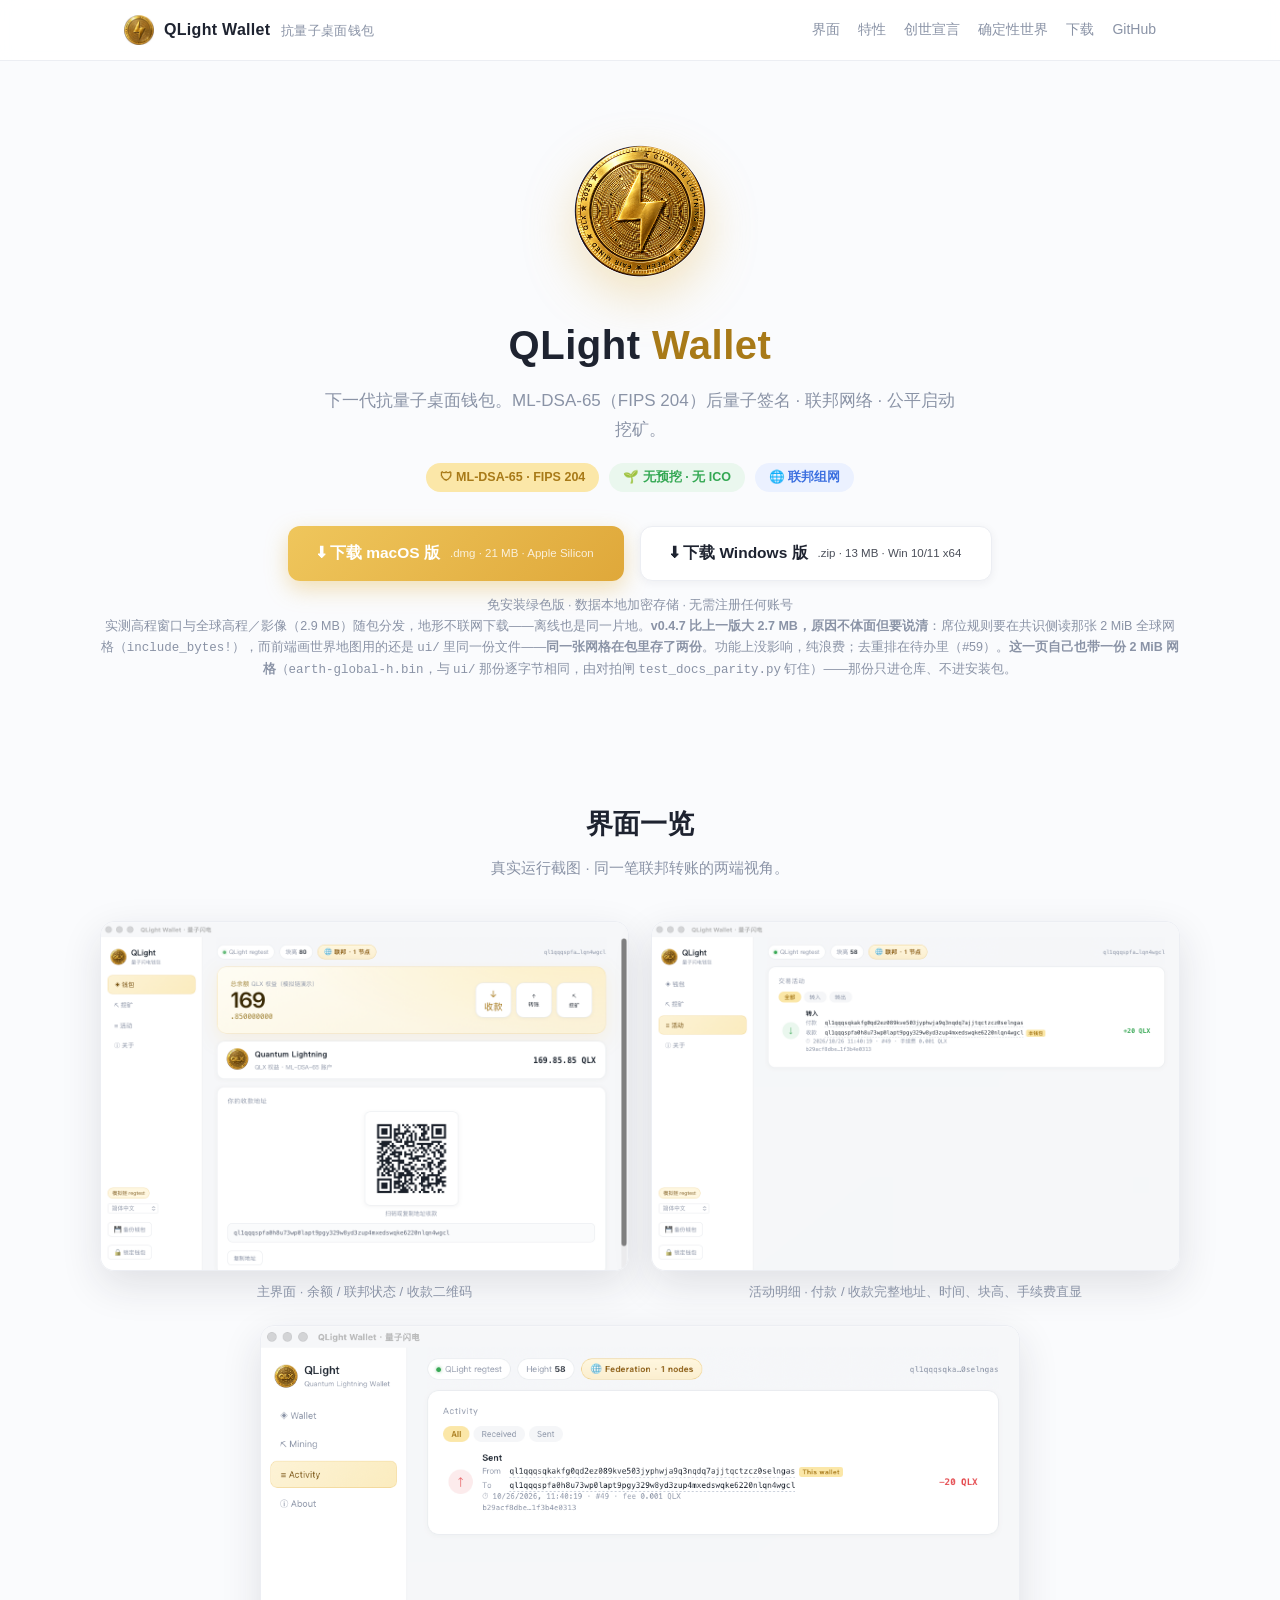
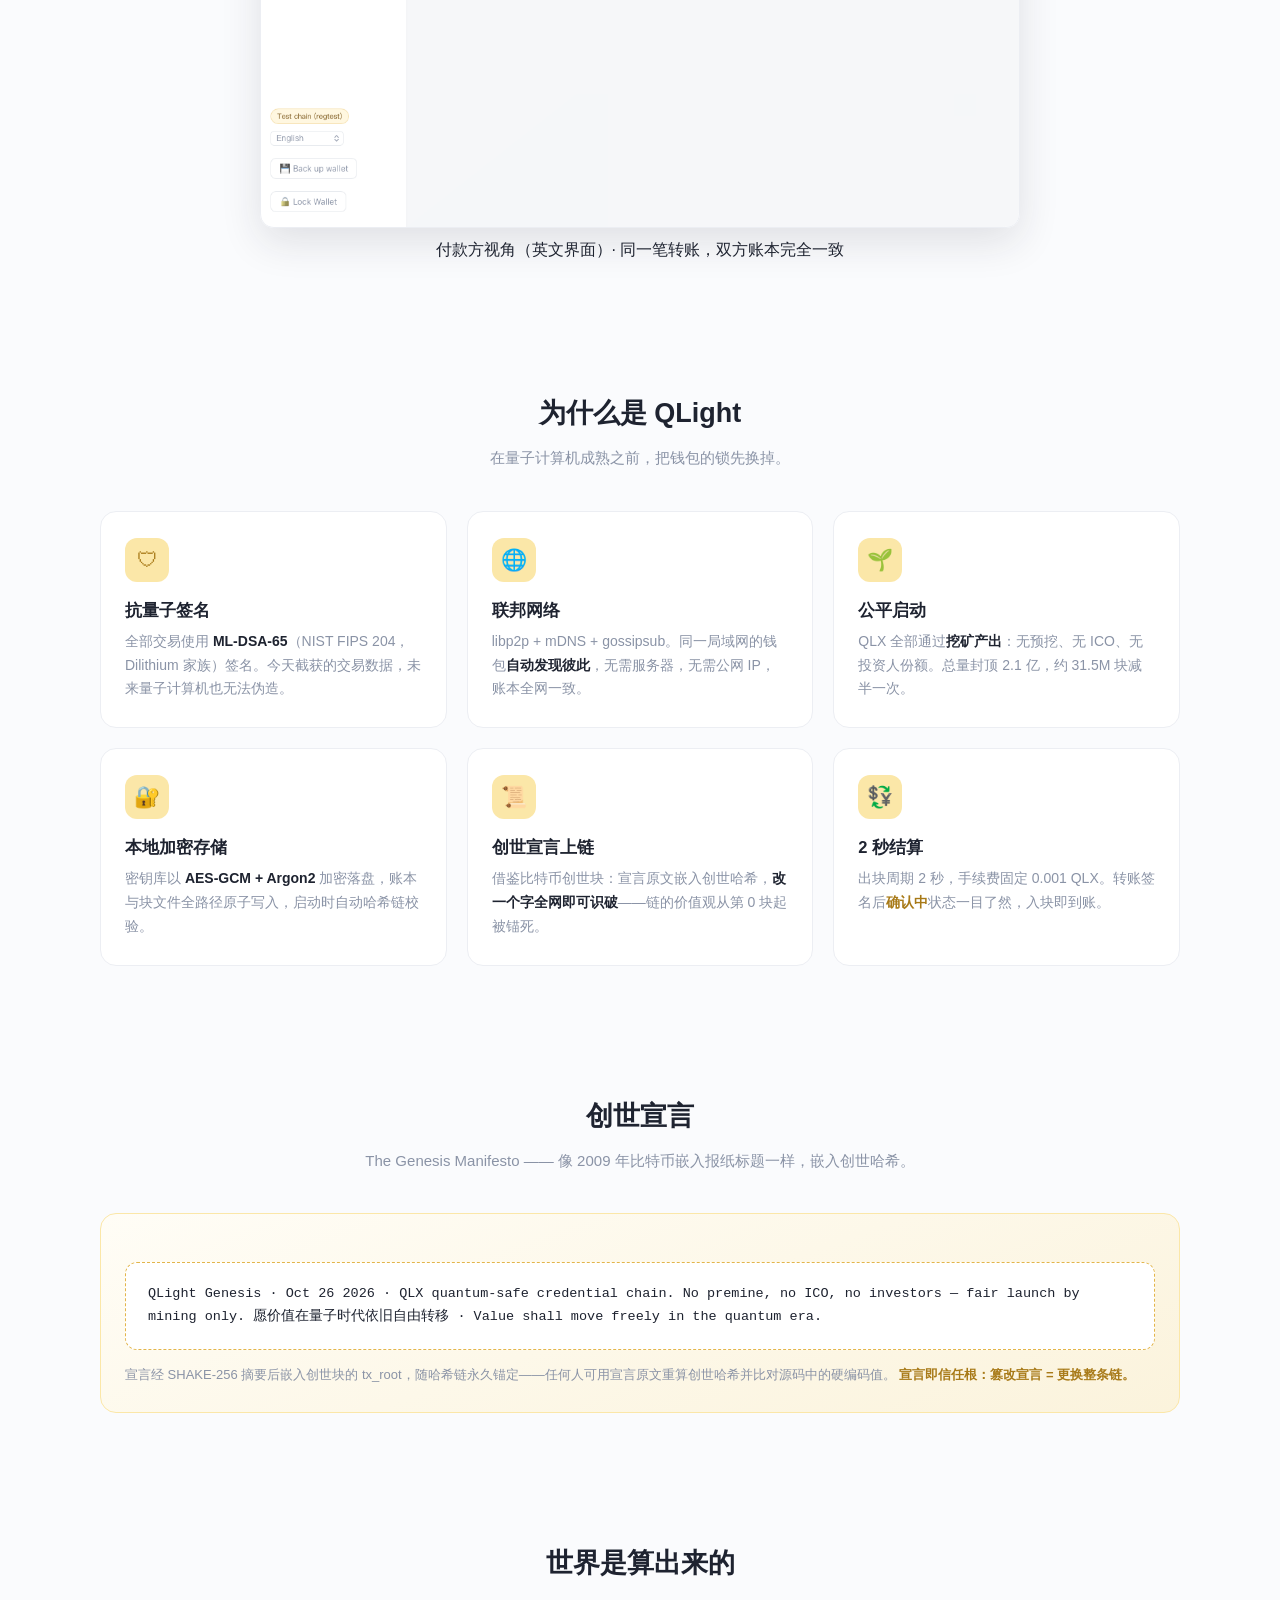
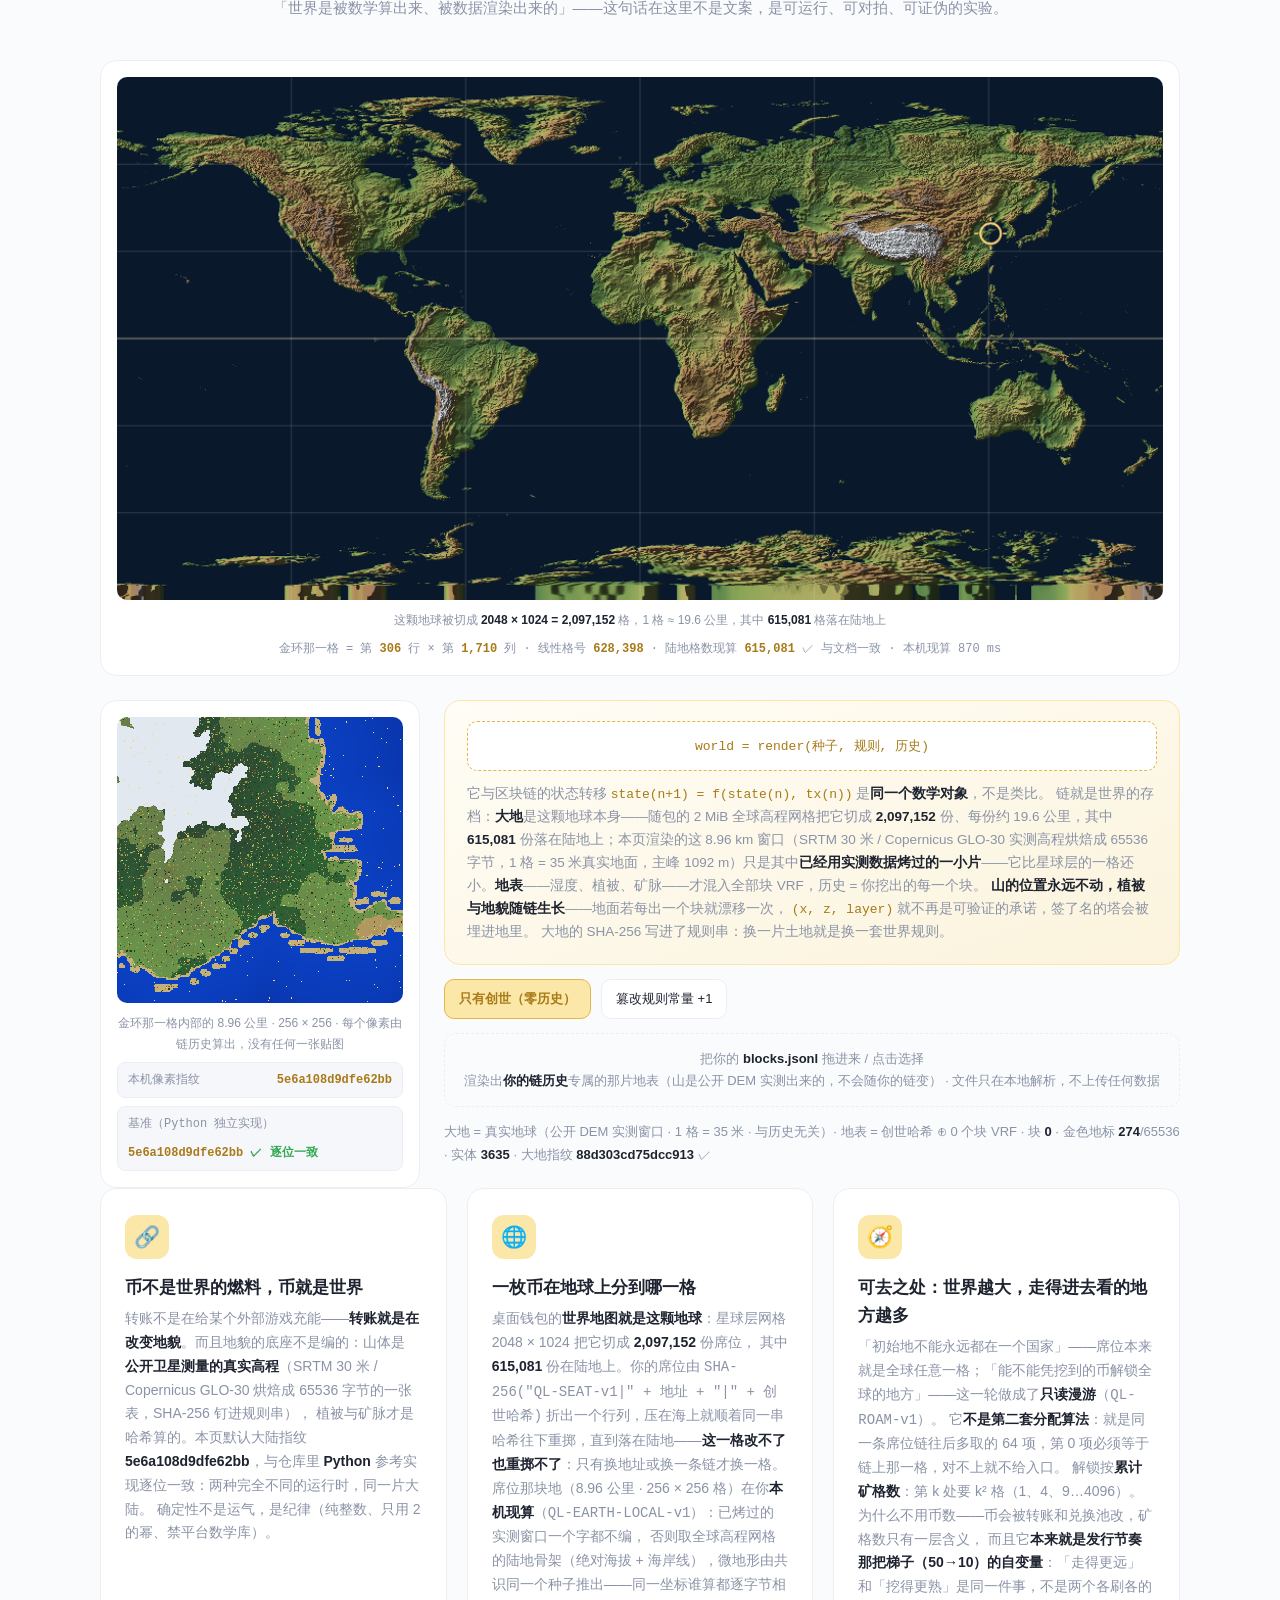
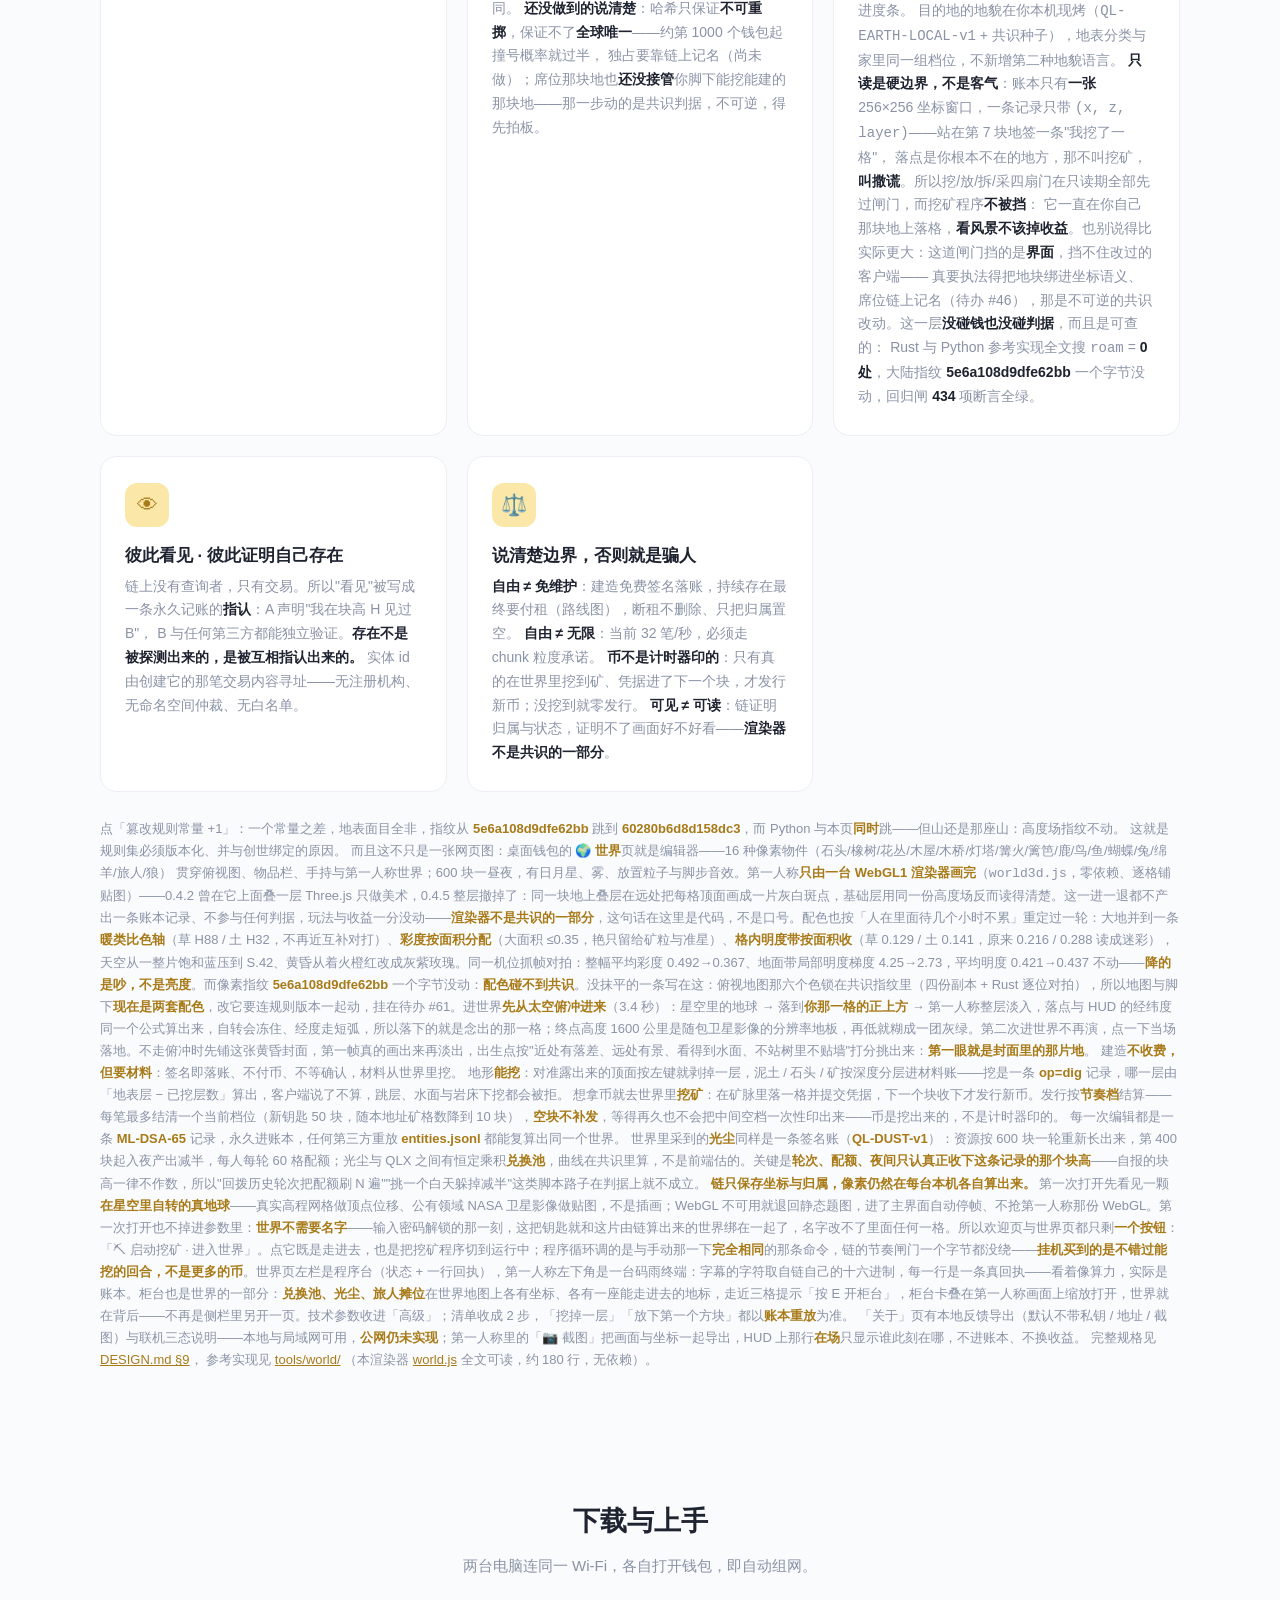
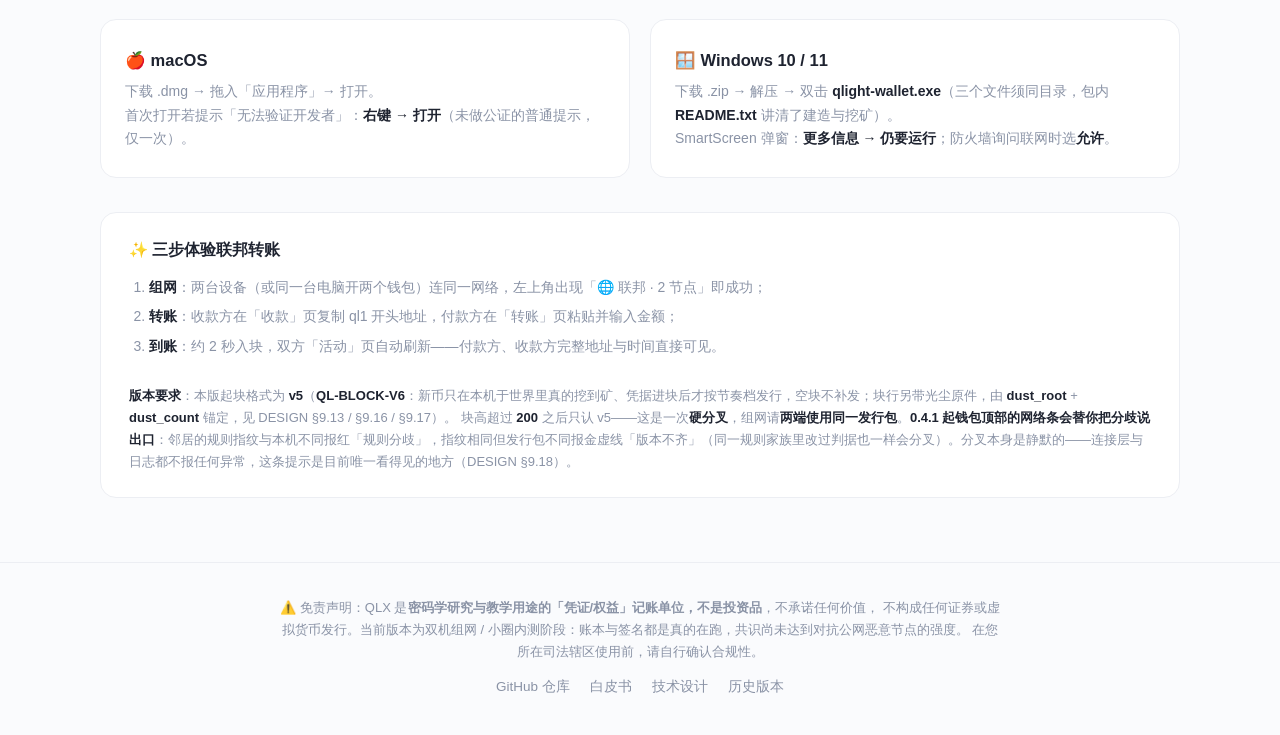
==== commit eb4b1891: "feat(ui): 去"演示化"——把念得出的假话换成念得出的真话（0.5.0） 侧栏念「模拟链 regtest」、网络条念「◦ 单机演示」，可这个软件里发生的每件事都是真的： argon2id + " ====
--- a/docs/index.html
+++ b/docs/index.html
@@ -5,7 +5,7 @@
   <meta name="viewport" content="width=device-width, initial-scale=1.0">
   <title>QLight Wallet · 抗量子桌面钱包</title>
   <link rel="icon" type="image/png" href="assets/favicon.png">
-  <meta name="description" content="QLight Wallet：ML-DSA-65（FIPS 204）抗量子签名桌面钱包，联邦网络，公平启动挖矿。QLX 演示凭证，非投资品。">
+  <meta name="description" content="QLight Wallet：ML-DSA-65（FIPS 204）抗量子签名桌面钱包，联邦网络，公平启动挖矿。QLX 权益凭证，非投资品。">
   <style>
     :root {
       --ink: #1E2330;
@@ -377,7 +377,7 @@
     点「篡改规则常量 +1」：一个常量之差，地表面目全非，指纹从 <b>5e6a108d9dfe62bb</b> 跳到
     <b>60280b6d8d158dc3</b>，而 Python 与本页<b>同时</b>跳——但山还是那座山：高度场指纹不动。
     这就是规则集必须版本化、并与创世绑定的原因。
-    而且这不只是网页演示：桌面钱包的 <b>🌍 世界</b>页就是编辑器——16 种像素物件（石头/橡树/花丛/木屋/木桥/灯塔/篝火/篱笆/鹿/鸟/鱼/蝴蝶/兔/绵羊/旅人/狼）
+    而且这不只是一张网页图：桌面钱包的 <b>🌍 世界</b>页就是编辑器——16 种像素物件（石头/橡树/花丛/木屋/木桥/灯塔/篝火/篱笆/鹿/鸟/鱼/蝴蝶/兔/绵羊/旅人/狼）
     贯穿俯视图、物品栏、手持与第一人称世界；600 块一昼夜，有日月星、雾、放置粒子与脚步音效。第一人称<b>只由一台 WebGL1 渲染器画完</b>（<code>world3d.js</code>，零依赖、逐格铺贴图）——0.4.2 曾在它上面叠一层 Three.js 只做美术，0.4.5 整层撤掉了：同一块地上叠层在远处把每格顶面画成一片灰白斑点，基础层用同一份高度场反而读得清楚。这一进一退都不产出一条账本记录、不参与任何判据，玩法与收益一分没动——<b>渲染器不是共识的一部分</b>，这句话在这里是代码，不是口号。配色也按「人在里面待几个小时不累」重定过一轮：大地并到一条<b>暖类比色轴</b>（草 H88 / 土 H32，不再近互补对打）、<b>彩度按面积分配</b>（大面积 ≤0.35，艳只留给矿粒与准星）、<b>格内明度带按面积收</b>（草 0.129 / 土 0.141，原来 0.216 / 0.288 读成迷彩），天空从一整片饱和蓝压到 S.42、黄昏从着火橙红改成灰紫玫瑰。同一机位抓帧对拍：整幅平均彩度 0.492→0.367、地面带局部明度梯度 4.25→2.73，平均明度 0.421→0.437 不动——<b>降的是吵，不是亮度</b>。而像素指纹 <b>5e6a108d9dfe62bb</b> 一个字节没动：<b>配色碰不到共识</b>。没抹平的一条写在这：俯视地图那六个色锁在共识指纹里（四份副本 + Rust 逐位对拍），所以地图与脚下<b>现在是两套配色</b>，改它要连规则版本一起动，挂在待办 #61。进世界<b>先从太空俯冲进来</b>（3.4 秒）：星空里的地球 → 落到<b>你那一格的正上方</b> → 第一人称整层淡入，落点与 HUD 的经纬度同一个公式算出来，自转会冻住、经度走短弧，所以落下的就是念出的那一格；终点高度 1600 公里是随包卫星影像的分辨率地板，再低就糊成一团灰绿。第二次进世界不再演，点一下当场落地。不走俯冲时先铺这张黄昏封面，第一帧真的画出来再淡出，出生点按"近处有落差、远处有景、看得到水面、不站树里不贴墙"打分挑出来：<b>第一眼就是封面里的那片地</b>。
     建造<b>不收费，但要材料</b>：签名即落账、不付币、不等确认，材料从世界里挖。
     地形<b>能挖</b>：对准露出来的顶面按左键就剥掉一层，泥土 / 石头 / 矿按深度分层进材料账——挖是一条 <b>op=dig</b> 记录，哪一层由「地表层 − 已挖层数」算出，客户端说了不算，跳层、水面与岩床下挖都会被拒。
@@ -416,15 +416,15 @@
       <li><b>到账</b>：约 2 秒入块，双方「活动」页自动刷新——付款方、收款方完整地址与时间直接可见。</li>
     </ol>
     <p class="world-note"><b>版本要求</b>：本版起块格式为 <b>v5</b>（<b>QL-BLOCK-V6</b>：新币只在本机于世界里真的挖到矿、凭据进块后才按节奏档发行，空块不补发；块行另带光尘原件，由 <b>dust_root</b> + <b>dust_count</b> 锚定，见 DESIGN §9.13 / §9.16 / §9.17）。
-    块高超过 <b>200</b> 之后只认 v5——这是一次<b>硬分叉</b>，组网演示请<b>两端使用同一发行包</b>。<b>0.4.1 起钱包顶部的网络条会替你把分歧说出口</b>：邻居的规则指纹与本机不同报红「规则分歧」，指纹相同但发行包不同报金虚线「版本不齐」（同一规则家族里改过判据也一样会分叉）。分叉本身是静默的——连接层与日志都不报任何异常，这条提示是目前唯一看得见的地方（DESIGN §9.18）。</p>
+    块高超过 <b>200</b> 之后只认 v5——这是一次<b>硬分叉</b>，组网请<b>两端使用同一发行包</b>。<b>0.4.1 起钱包顶部的网络条会替你把分歧说出口</b>：邻居的规则指纹与本机不同报红「规则分歧」，指纹相同但发行包不同报金虚线「版本不齐」（同一规则家族里改过判据也一样会分叉）。分叉本身是静默的——连接层与日志都不报任何异常，这条提示是目前唯一看得见的地方（DESIGN §9.18）。</p>
   </div>
 </section>
 
 <footer>
   <div class="wrap">
     <p class="disc">
-      ⚠️ 免责声明：QLX 是<b>演示与教学用途的「凭证/权益」记账单位，不是投资品</b>，不承诺任何价值，
-      不构成任何证券或虚拟货币发行。当前版本为双机演示 / 小圈内测阶段，共识规则为演示级。
+      ⚠️ 免责声明：QLX 是<b>密码学研究与教学用途的「凭证/权益」记账单位，不是投资品</b>，不承诺任何价值，
+      不构成任何证券或虚拟货币发行。当前版本为双机组网 / 小圈内测阶段：账本与签名都是真的在跑，共识尚未达到对抗公网恶意节点的强度。
       在您所在司法辖区使用前，请自行确认合规性。
     </p>
     <div class="links">
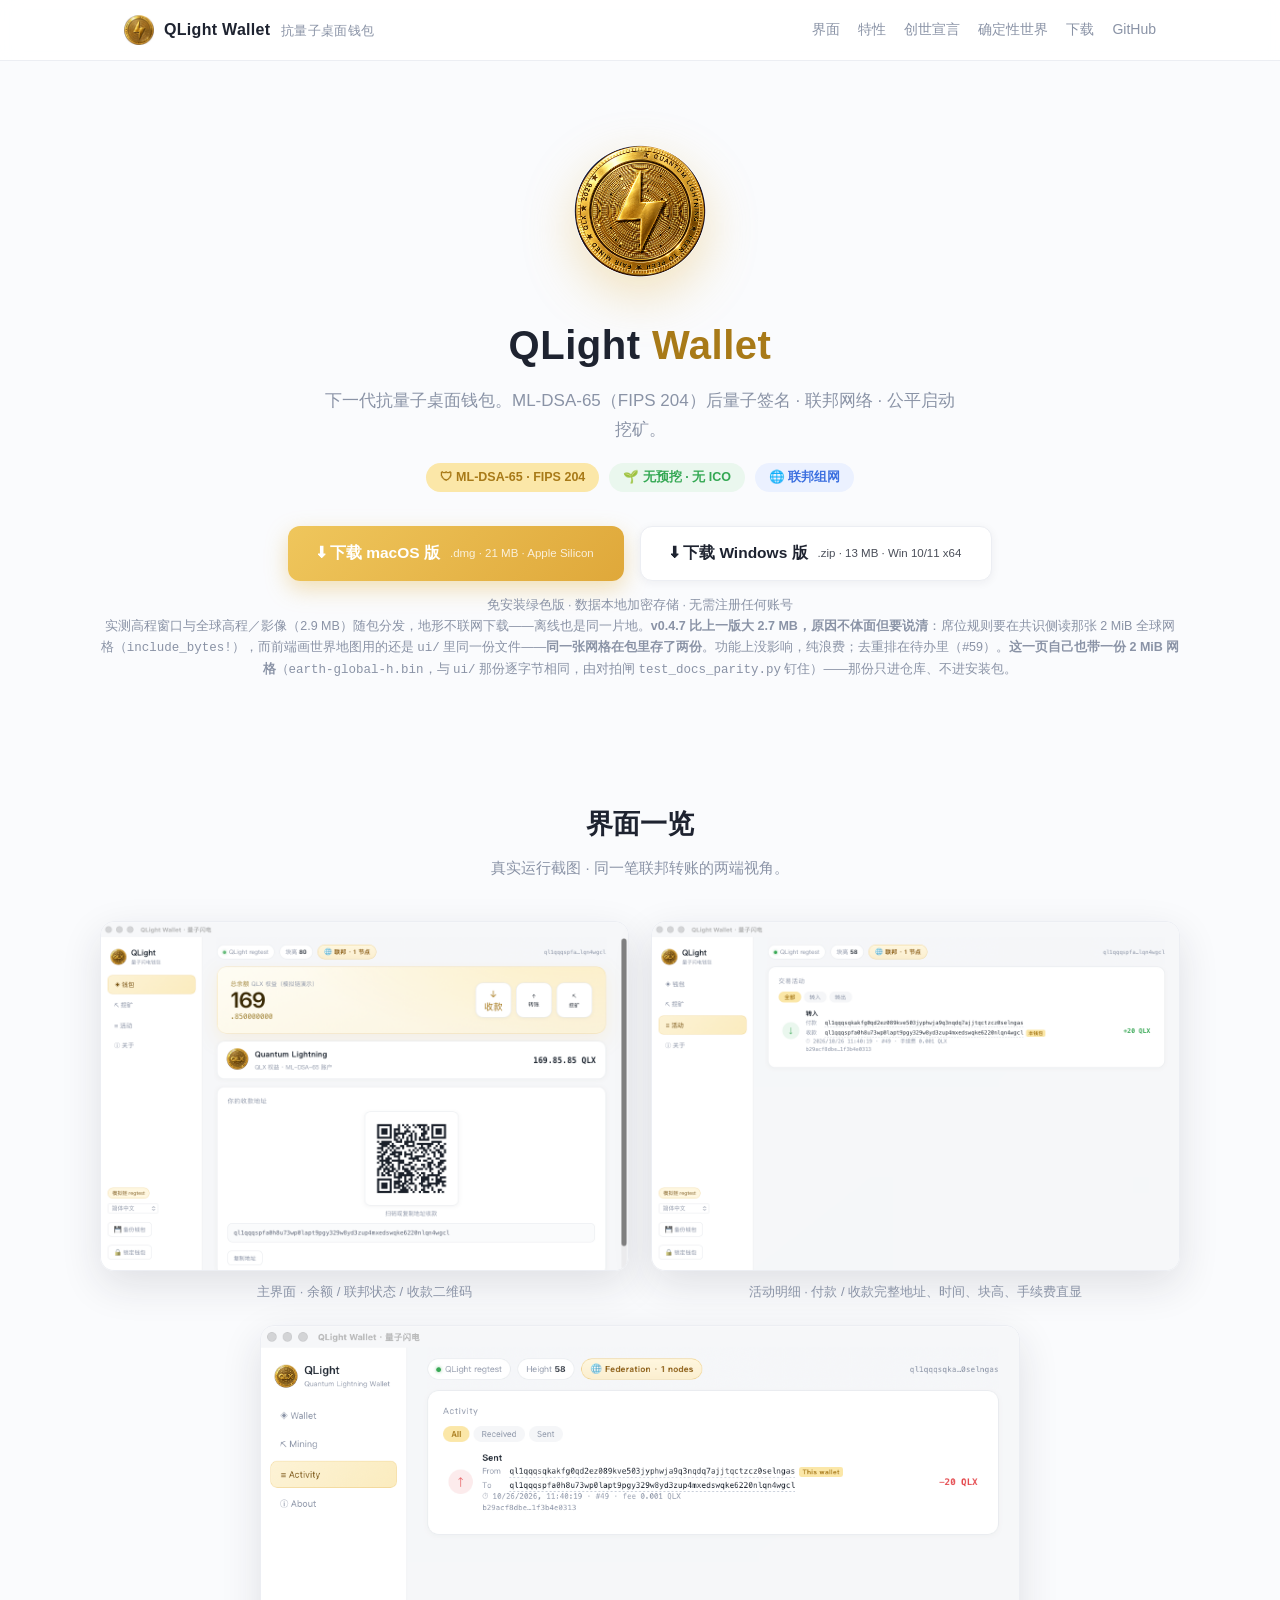
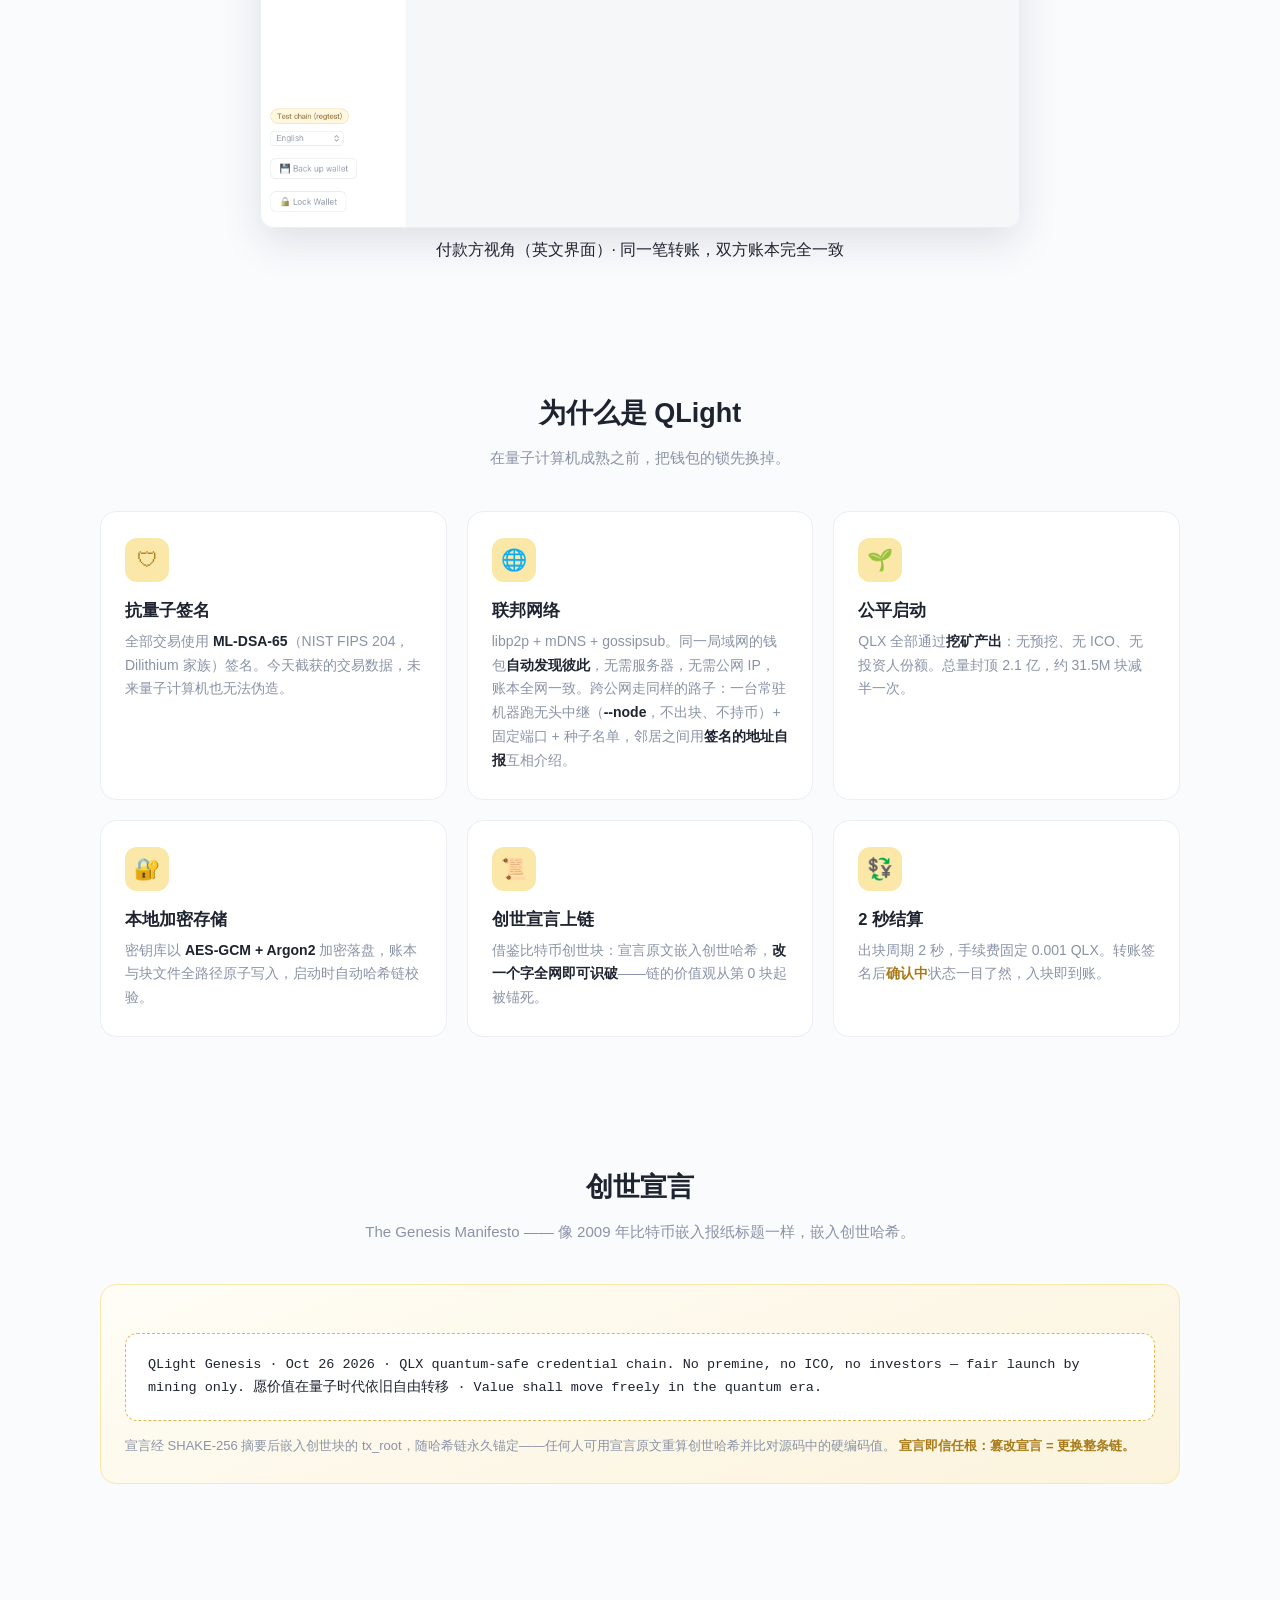
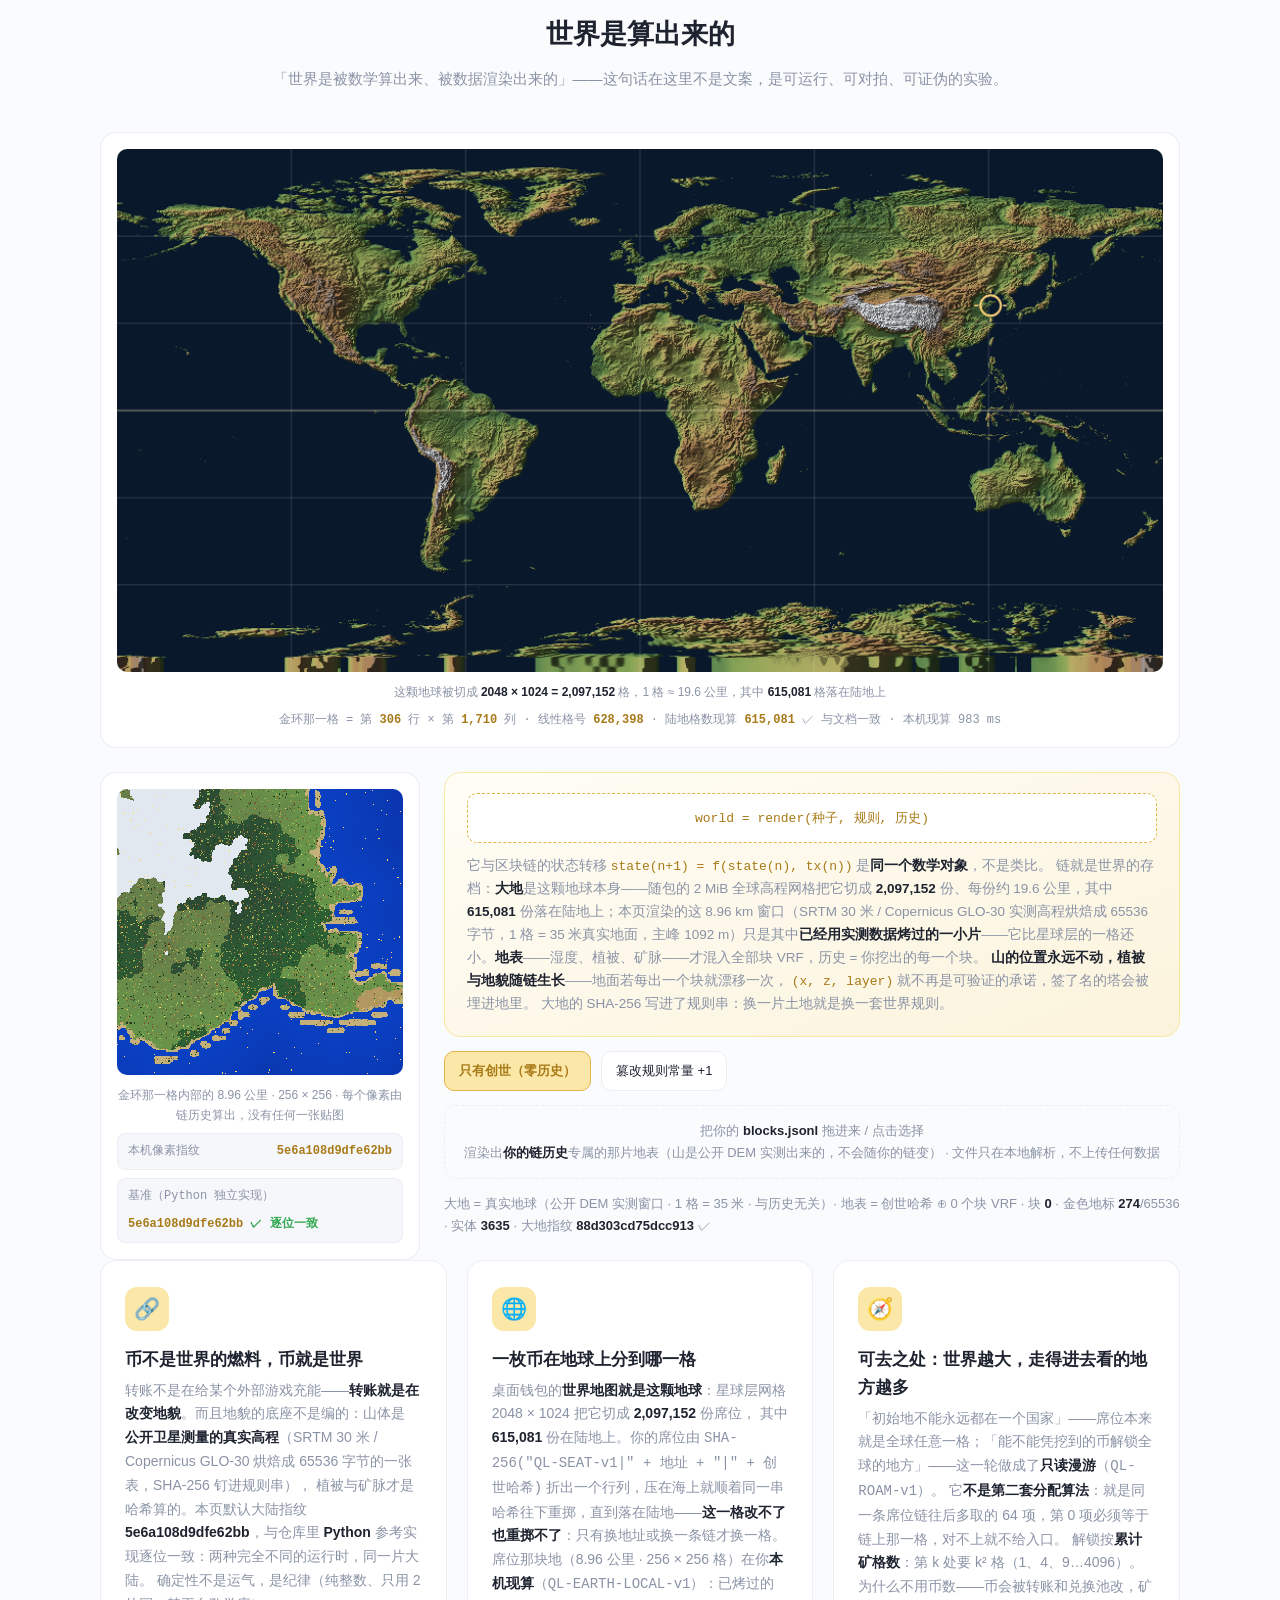
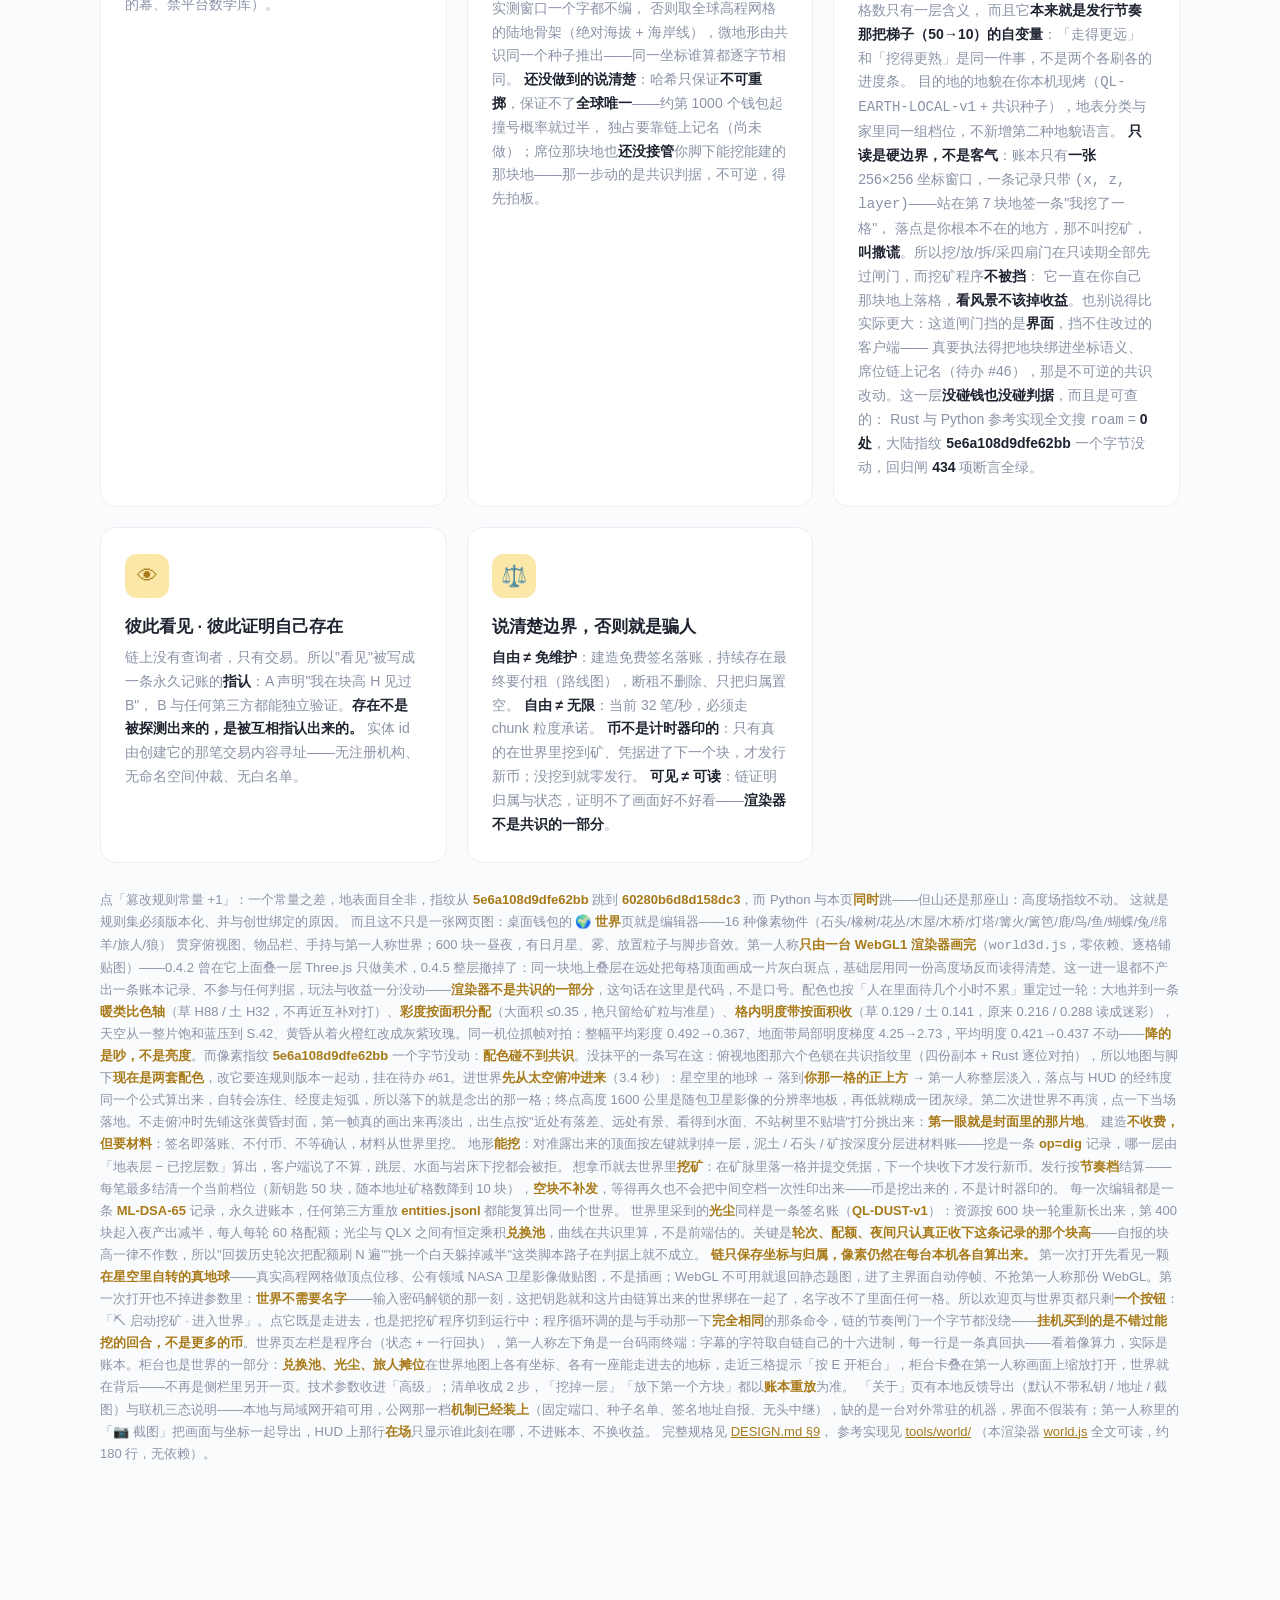
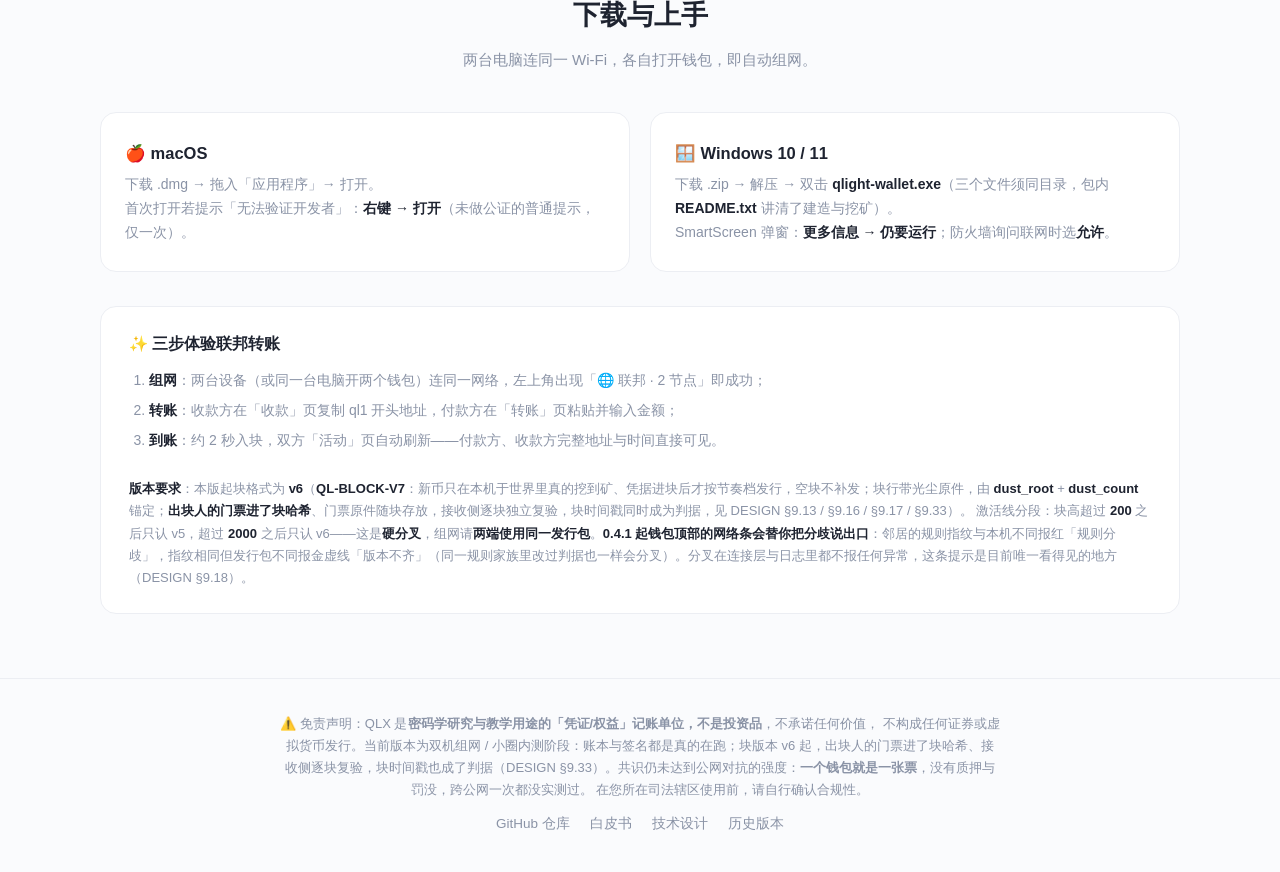
==== commit 693cfbb7: "feat(consensus): ② 无头中继 + ③ v6 门票与块时间戳进接收侧判据（QL-BLOCK-V7，激活高度 2000） ②（不碰共识）：固定监听端口 tcp/47410、持久 libp" ====
--- a/docs/index.html
+++ b/docs/index.html
@@ -244,7 +244,7 @@
     <div class="card">
       <div class="ico">🌐</div>
       <h3>联邦网络</h3>
-      <p>libp2p + mDNS + gossipsub。同一局域网的钱包<b>自动发现彼此</b>，无需服务器，无需公网 IP，账本全网一致。</p>
+      <p>libp2p + mDNS + gossipsub。同一局域网的钱包<b>自动发现彼此</b>，无需服务器，无需公网 IP，账本全网一致。跨公网走同样的路子：一台常驻机器跑无头中继（<b>--node</b>，不出块、不持币）+ 固定端口 + 种子名单，邻居之间用<b>签名的地址自报</b>互相介绍。</p>
     </div>
     <div class="card">
       <div class="ico">🌱</div>
@@ -386,7 +386,7 @@
     世界里采到的<b>光尘</b>同样是一条签名账（<b>QL-DUST-v1</b>）：资源按 600 块一轮重新长出来，第 400 块起入夜产出减半，每人每轮 60 格配额；光尘与 QLX 之间有恒定乘积<b>兑换池</b>，曲线在共识里算，不是前端估的。关键是<b>轮次、配额、夜间只认真正收下这条记录的那个块高</b>——自报的块高一律不作数，所以"回拨历史轮次把配额刷 N 遍""挑一个白天躲掉减半"这类脚本路子在判据上就不成立。
     <b>链只保存坐标与归属，像素仍然在每台本机各自算出来。</b>
     第一次打开先看见一颗<b>在星空里自转的真地球</b>——真实高程网格做顶点位移、公有领域 NASA 卫星影像做贴图，不是插画；WebGL 不可用就退回静态题图，进了主界面自动停帧、不抢第一人称那份 WebGL。第一次打开也不掉进参数里：<b>世界不需要名字</b>——输入密码解锁的那一刻，这把钥匙就和这片由链算出来的世界绑在一起了，名字改不了里面任何一格。所以欢迎页与世界页都只剩<b>一个按钮</b>：「⛏ 启动挖矿 · 进入世界」。点它既是走进去，也是把挖矿程序切到运行中；程序循环调的是与手动那一下<b>完全相同</b>的那条命令，链的节奏闸门一个字节都没绕——<b>挂机买到的是不错过能挖的回合，不是更多的币</b>。世界页左栏是程序台（状态 + 一行回执），第一人称左下角是一台码雨终端：字幕的字符取自链自己的十六进制，每一行是一条真回执——看着像算力，实际是账本。柜台也是世界的一部分：<b>兑换池、光尘、旅人摊位</b>在世界地图上各有坐标、各有一座能走进去的地标，走近三格提示「按 E 开柜台」，柜台卡叠在第一人称画面上缩放打开，世界就在背后——不再是侧栏里另开一页。技术参数收进「高级」；清单收成 2 步，「挖掉一层」「放下第一个方块」都以<b>账本重放</b>为准。
-    「关于」页有本地反馈导出（默认不带私钥 / 地址 / 截图）与联机三态说明——本地与局域网可用，<b>公网仍未实现</b>；第一人称里的「📷 截图」把画面与坐标一起导出，HUD 上那行<b>在场</b>只显示谁此刻在哪，不进账本、不换收益。
+    「关于」页有本地反馈导出（默认不带私钥 / 地址 / 截图）与联机三态说明——本地与局域网开箱可用，公网那一档<b>机制已经装上</b>（固定端口、种子名单、签名地址自报、无头中继），缺的是一台对外常驻的机器，界面不假装有；第一人称里的「📷 截图」把画面与坐标一起导出，HUD 上那行<b>在场</b>只显示谁此刻在哪，不进账本、不换收益。
     完整规格见 <a href="https://github.com/yuanhong792/qlight-wallet/blob/main/DESIGN.md#9-元宇宙运行时l2" target="_blank">DESIGN.md §9</a>，
     参考实现见 <a href="https://github.com/yuanhong792/qlight-wallet/tree/main/tools/world" target="_blank">tools/world/</a>
     （本渲染器 <a href="world.js" target="_blank">world.js</a> 全文可读，约 180 行，无依赖）。
@@ -415,8 +415,8 @@
       <li><b>转账</b>：收款方在「收款」页复制 ql1 开头地址，付款方在「转账」页粘贴并输入金额；</li>
       <li><b>到账</b>：约 2 秒入块，双方「活动」页自动刷新——付款方、收款方完整地址与时间直接可见。</li>
     </ol>
-    <p class="world-note"><b>版本要求</b>：本版起块格式为 <b>v5</b>（<b>QL-BLOCK-V6</b>：新币只在本机于世界里真的挖到矿、凭据进块后才按节奏档发行，空块不补发；块行另带光尘原件，由 <b>dust_root</b> + <b>dust_count</b> 锚定，见 DESIGN §9.13 / §9.16 / §9.17）。
-    块高超过 <b>200</b> 之后只认 v5——这是一次<b>硬分叉</b>，组网请<b>两端使用同一发行包</b>。<b>0.4.1 起钱包顶部的网络条会替你把分歧说出口</b>：邻居的规则指纹与本机不同报红「规则分歧」，指纹相同但发行包不同报金虚线「版本不齐」（同一规则家族里改过判据也一样会分叉）。分叉本身是静默的——连接层与日志都不报任何异常，这条提示是目前唯一看得见的地方（DESIGN §9.18）。</p>
+    <p class="world-note"><b>版本要求</b>：本版起块格式为 <b>v6</b>（<b>QL-BLOCK-V7</b>：新币只在本机于世界里真的挖到矿、凭据进块后才按节奏档发行，空块不补发；块行带光尘原件，由 <b>dust_root</b> + <b>dust_count</b> 锚定；<b>出块人的门票进了块哈希</b>、门票原件随块存放，接收侧逐块独立复验，块时间戳同时成为判据，见 DESIGN §9.13 / §9.16 / §9.17 / §9.33）。
+    激活线分段：块高超过 <b>200</b> 之后只认 v5，超过 <b>2000</b> 之后只认 v6——这是<b>硬分叉</b>，组网请<b>两端使用同一发行包</b>。<b>0.4.1 起钱包顶部的网络条会替你把分歧说出口</b>：邻居的规则指纹与本机不同报红「规则分歧」，指纹相同但发行包不同报金虚线「版本不齐」（同一规则家族里改过判据也一样会分叉）。分叉在连接层与日志里都不报任何异常，这条提示是目前唯一看得见的地方（DESIGN §9.18）。</p>
   </div>
 </section>
 
@@ -424,7 +424,7 @@
   <div class="wrap">
     <p class="disc">
       ⚠️ 免责声明：QLX 是<b>密码学研究与教学用途的「凭证/权益」记账单位，不是投资品</b>，不承诺任何价值，
-      不构成任何证券或虚拟货币发行。当前版本为双机组网 / 小圈内测阶段：账本与签名都是真的在跑，共识尚未达到对抗公网恶意节点的强度。
+      不构成任何证券或虚拟货币发行。当前版本为双机组网 / 小圈内测阶段：账本与签名都是真的在跑；块版本 v6 起，出块人的门票进了块哈希、接收侧逐块复验，块时间戳也成了判据（DESIGN §9.33）。共识仍未达到公网对抗的强度：<b>一个钱包就是一张票</b>，没有质押与罚没，跨公网一次都没实测过。
       在您所在司法辖区使用前，请自行确认合规性。
     </p>
     <div class="links">
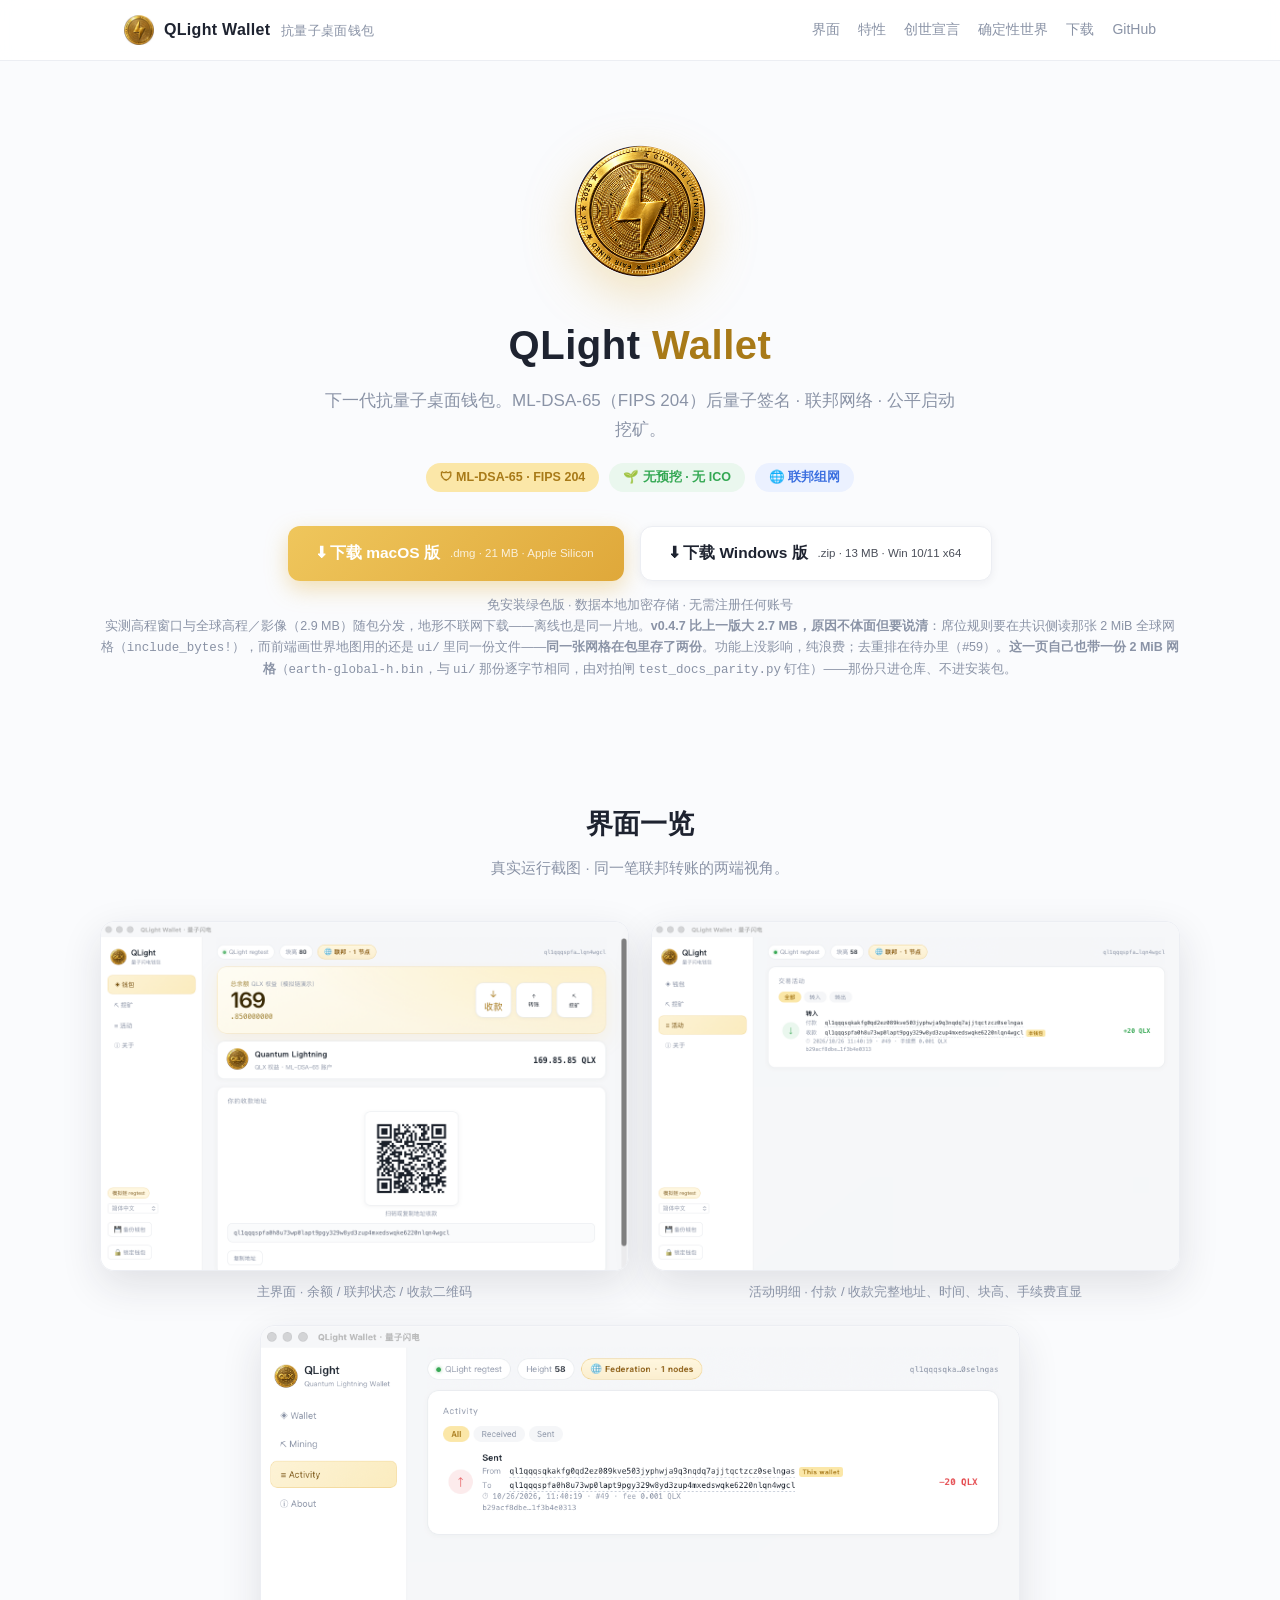
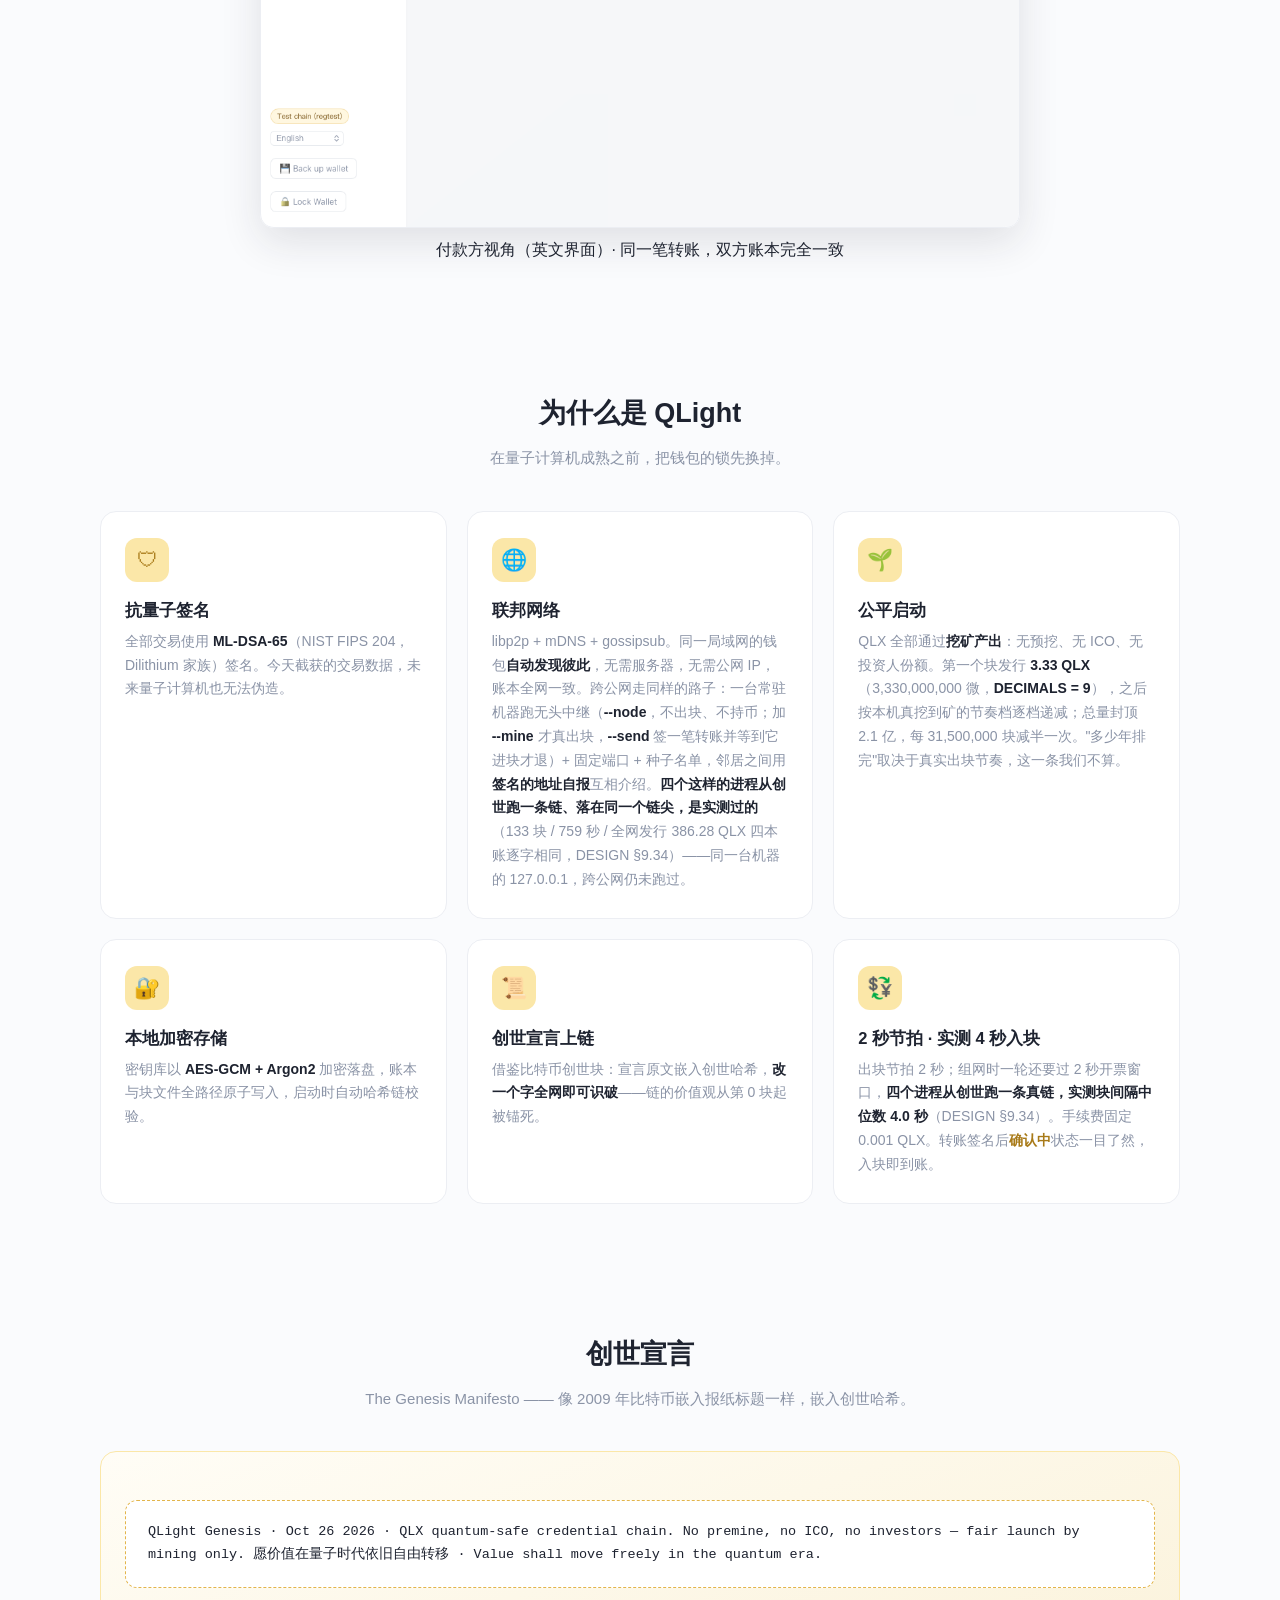
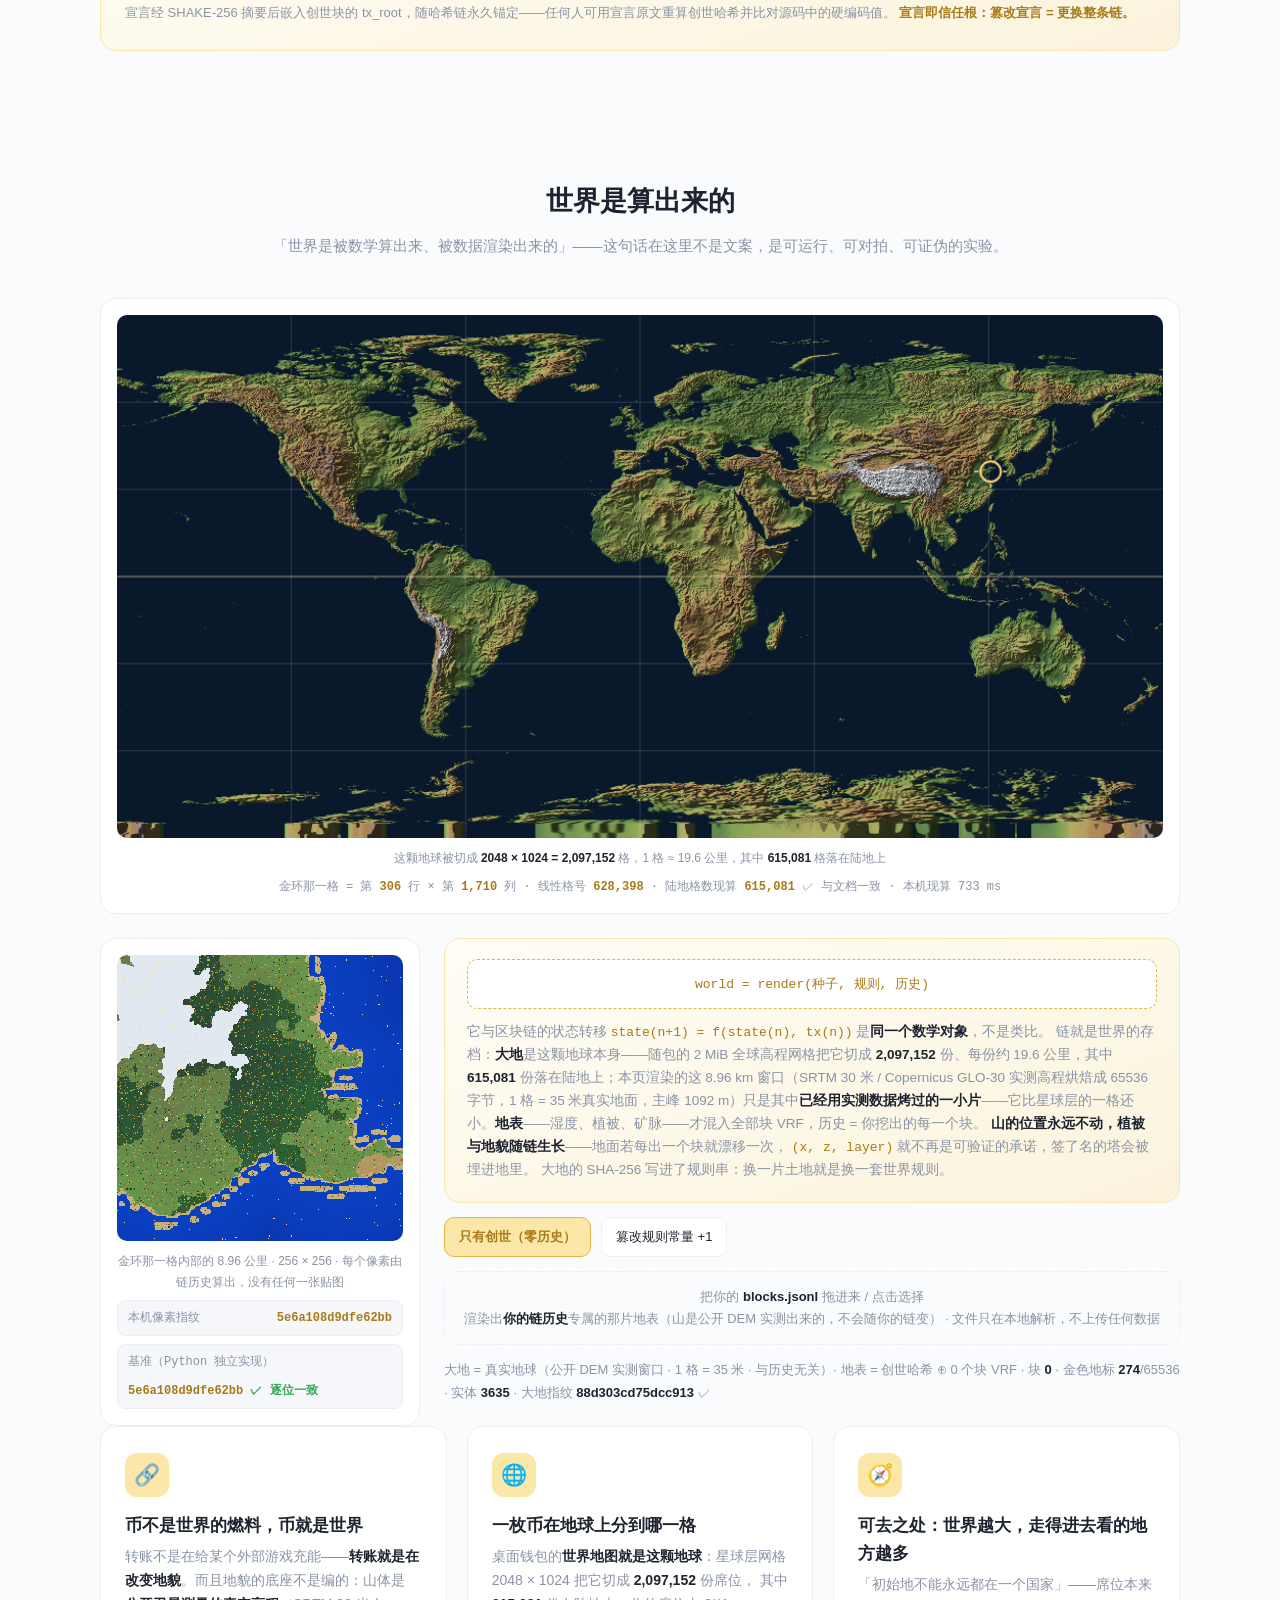
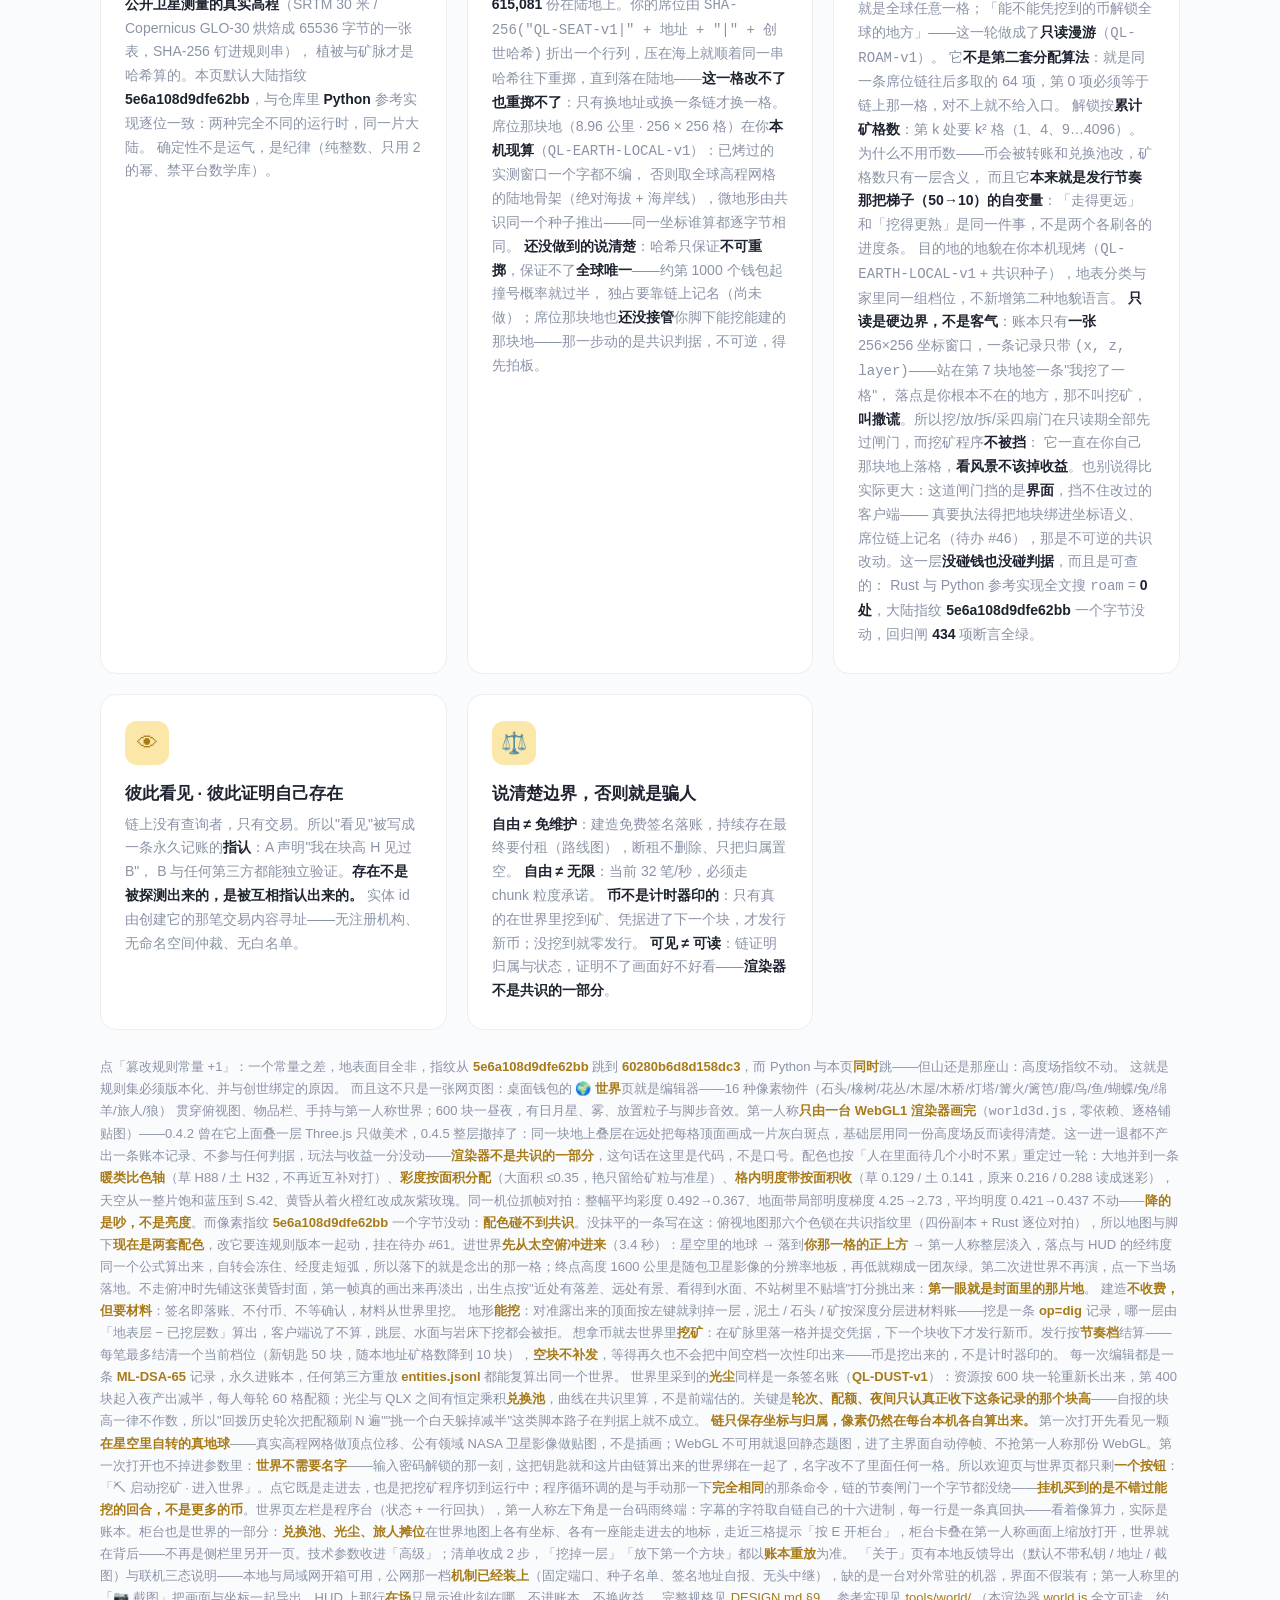
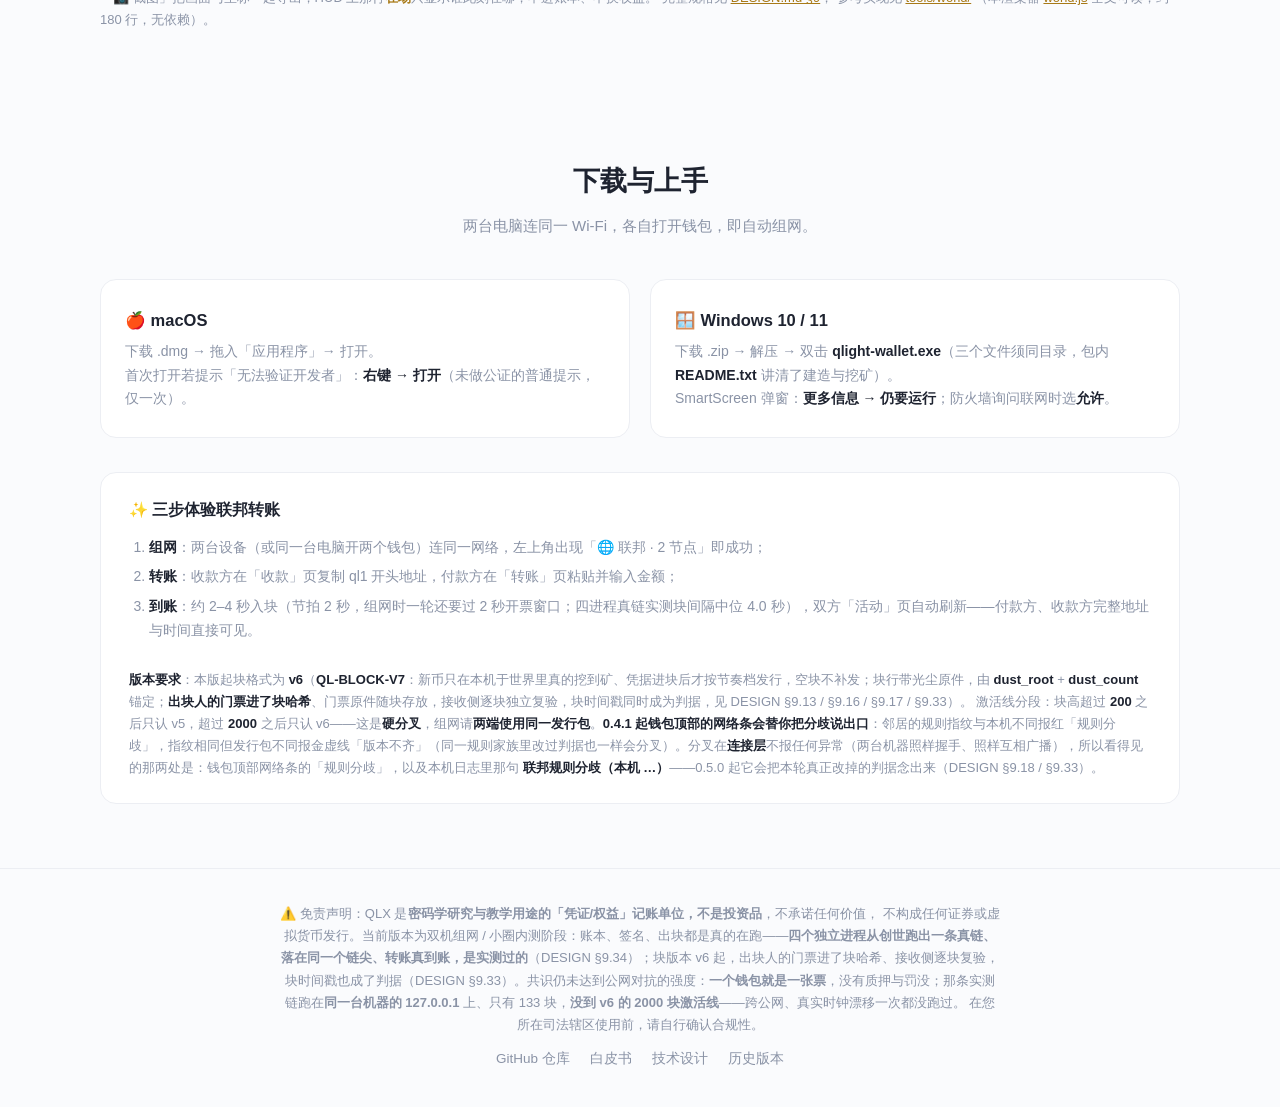
==== commit 54b82048: "test(net): 四个进程从创世跑一条真链，把"能同步"实测到字节（§9.34） 单机闸里"邻居是自己"，块哈希当然一致；这一轮要证的是不同进程、不同钥匙、 不同数据目录各自独立验账后落在同一个链" ====
--- a/docs/index.html
+++ b/docs/index.html
@@ -244,12 +244,12 @@
     <div class="card">
       <div class="ico">🌐</div>
       <h3>联邦网络</h3>
-      <p>libp2p + mDNS + gossipsub。同一局域网的钱包<b>自动发现彼此</b>，无需服务器，无需公网 IP，账本全网一致。跨公网走同样的路子：一台常驻机器跑无头中继（<b>--node</b>，不出块、不持币）+ 固定端口 + 种子名单，邻居之间用<b>签名的地址自报</b>互相介绍。</p>
+      <p>libp2p + mDNS + gossipsub。同一局域网的钱包<b>自动发现彼此</b>，无需服务器，无需公网 IP，账本全网一致。跨公网走同样的路子：一台常驻机器跑无头中继（<b>--node</b>，不出块、不持币；加 <b>--mine</b> 才真出块，<b>--send</b> 签一笔转账并等到它进块才退）+ 固定端口 + 种子名单，邻居之间用<b>签名的地址自报</b>互相介绍。<b>四个这样的进程从创世跑一条链、落在同一个链尖，是实测过的</b>（133 块 / 759 秒 / 全网发行 386.28 QLX 四本账逐字相同，DESIGN §9.34）——同一台机器的 127.0.0.1，跨公网仍未跑过。</p>
     </div>
     <div class="card">
       <div class="ico">🌱</div>
       <h3>公平启动</h3>
-      <p>QLX 全部通过<b>挖矿产出</b>：无预挖、无 ICO、无投资人份额。总量封顶 2.1 亿，约 31.5M 块减半一次。</p>
+      <p>QLX 全部通过<b>挖矿产出</b>：无预挖、无 ICO、无投资人份额。第一个块发行 <b>3.33 QLX</b>（3,330,000,000 微，<b>DECIMALS = 9</b>），之后按本机真挖到矿的节奏档逐档递减；总量封顶 2.1 亿，每 31,500,000 块减半一次。"多少年排完"取决于真实出块节奏，这一条我们不算。</p>
     </div>
     <div class="card">
       <div class="ico">🔐</div>
@@ -263,8 +263,8 @@
     </div>
     <div class="card">
       <div class="ico">💱</div>
-      <h3>2 秒结算</h3>
-      <p>出块周期 2 秒，手续费固定 0.001 QLX。转账签名后<span style="color:var(--gold-dk);font-weight:600">确认中</span>状态一目了然，入块即到账。</p>
+      <h3>2 秒节拍 · 实测 4 秒入块</h3>
+      <p>出块节拍 2 秒；组网时一轮还要过 2 秒开票窗口，<b>四个进程从创世跑一条真链，实测块间隔中位数 4.0 秒</b>（DESIGN §9.34）。手续费固定 0.001 QLX。转账签名后<span style="color:var(--gold-dk);font-weight:600">确认中</span>状态一目了然，入块即到账。</p>
     </div>
   </div>
 </section>
@@ -413,10 +413,10 @@
     <ol>
       <li><b>组网</b>：两台设备（或同一台电脑开两个钱包）连同一网络，左上角出现「🌐 联邦 · 2 节点」即成功；</li>
       <li><b>转账</b>：收款方在「收款」页复制 ql1 开头地址，付款方在「转账」页粘贴并输入金额；</li>
-      <li><b>到账</b>：约 2 秒入块，双方「活动」页自动刷新——付款方、收款方完整地址与时间直接可见。</li>
+      <li><b>到账</b>：约 2–4 秒入块（节拍 2 秒，组网时一轮还要过 2 秒开票窗口；四进程真链实测块间隔中位 4.0 秒），双方「活动」页自动刷新——付款方、收款方完整地址与时间直接可见。</li>
     </ol>
     <p class="world-note"><b>版本要求</b>：本版起块格式为 <b>v6</b>（<b>QL-BLOCK-V7</b>：新币只在本机于世界里真的挖到矿、凭据进块后才按节奏档发行，空块不补发；块行带光尘原件，由 <b>dust_root</b> + <b>dust_count</b> 锚定；<b>出块人的门票进了块哈希</b>、门票原件随块存放，接收侧逐块独立复验，块时间戳同时成为判据，见 DESIGN §9.13 / §9.16 / §9.17 / §9.33）。
-    激活线分段：块高超过 <b>200</b> 之后只认 v5，超过 <b>2000</b> 之后只认 v6——这是<b>硬分叉</b>，组网请<b>两端使用同一发行包</b>。<b>0.4.1 起钱包顶部的网络条会替你把分歧说出口</b>：邻居的规则指纹与本机不同报红「规则分歧」，指纹相同但发行包不同报金虚线「版本不齐」（同一规则家族里改过判据也一样会分叉）。分叉在连接层与日志里都不报任何异常，这条提示是目前唯一看得见的地方（DESIGN §9.18）。</p>
+    激活线分段：块高超过 <b>200</b> 之后只认 v5，超过 <b>2000</b> 之后只认 v6——这是<b>硬分叉</b>，组网请<b>两端使用同一发行包</b>。<b>0.4.1 起钱包顶部的网络条会替你把分歧说出口</b>：邻居的规则指纹与本机不同报红「规则分歧」，指纹相同但发行包不同报金虚线「版本不齐」（同一规则家族里改过判据也一样会分叉）。分叉在<b>连接层</b>不报任何异常（两台机器照样握手、照样互相广播），所以看得见的那两处是：钱包顶部网络条的「规则分歧」，以及本机日志里那句 <b>联邦规则分歧（本机 …）</b>——0.5.0 起它会把本轮真正改掉的判据念出来（DESIGN §9.18 / §9.33）。</p>
   </div>
 </section>
 
@@ -424,7 +424,7 @@
   <div class="wrap">
     <p class="disc">
       ⚠️ 免责声明：QLX 是<b>密码学研究与教学用途的「凭证/权益」记账单位，不是投资品</b>，不承诺任何价值，
-      不构成任何证券或虚拟货币发行。当前版本为双机组网 / 小圈内测阶段：账本与签名都是真的在跑；块版本 v6 起，出块人的门票进了块哈希、接收侧逐块复验，块时间戳也成了判据（DESIGN §9.33）。共识仍未达到公网对抗的强度：<b>一个钱包就是一张票</b>，没有质押与罚没，跨公网一次都没实测过。
+      不构成任何证券或虚拟货币发行。当前版本为双机组网 / 小圈内测阶段：账本、签名、出块都是真的在跑——<b>四个独立进程从创世跑出一条真链、落在同一个链尖、转账真到账，是实测过的</b>（DESIGN §9.34）；块版本 v6 起，出块人的门票进了块哈希、接收侧逐块复验，块时间戳也成了判据（DESIGN §9.33）。共识仍未达到公网对抗的强度：<b>一个钱包就是一张票</b>，没有质押与罚没；那条实测链跑在<b>同一台机器的 127.0.0.1</b> 上、只有 133 块，<b>没到 v6 的 2000 块激活线</b>——跨公网、真实时钟漂移一次都没跑过。
       在您所在司法辖区使用前，请自行确认合规性。
     </p>
     <div class="links">
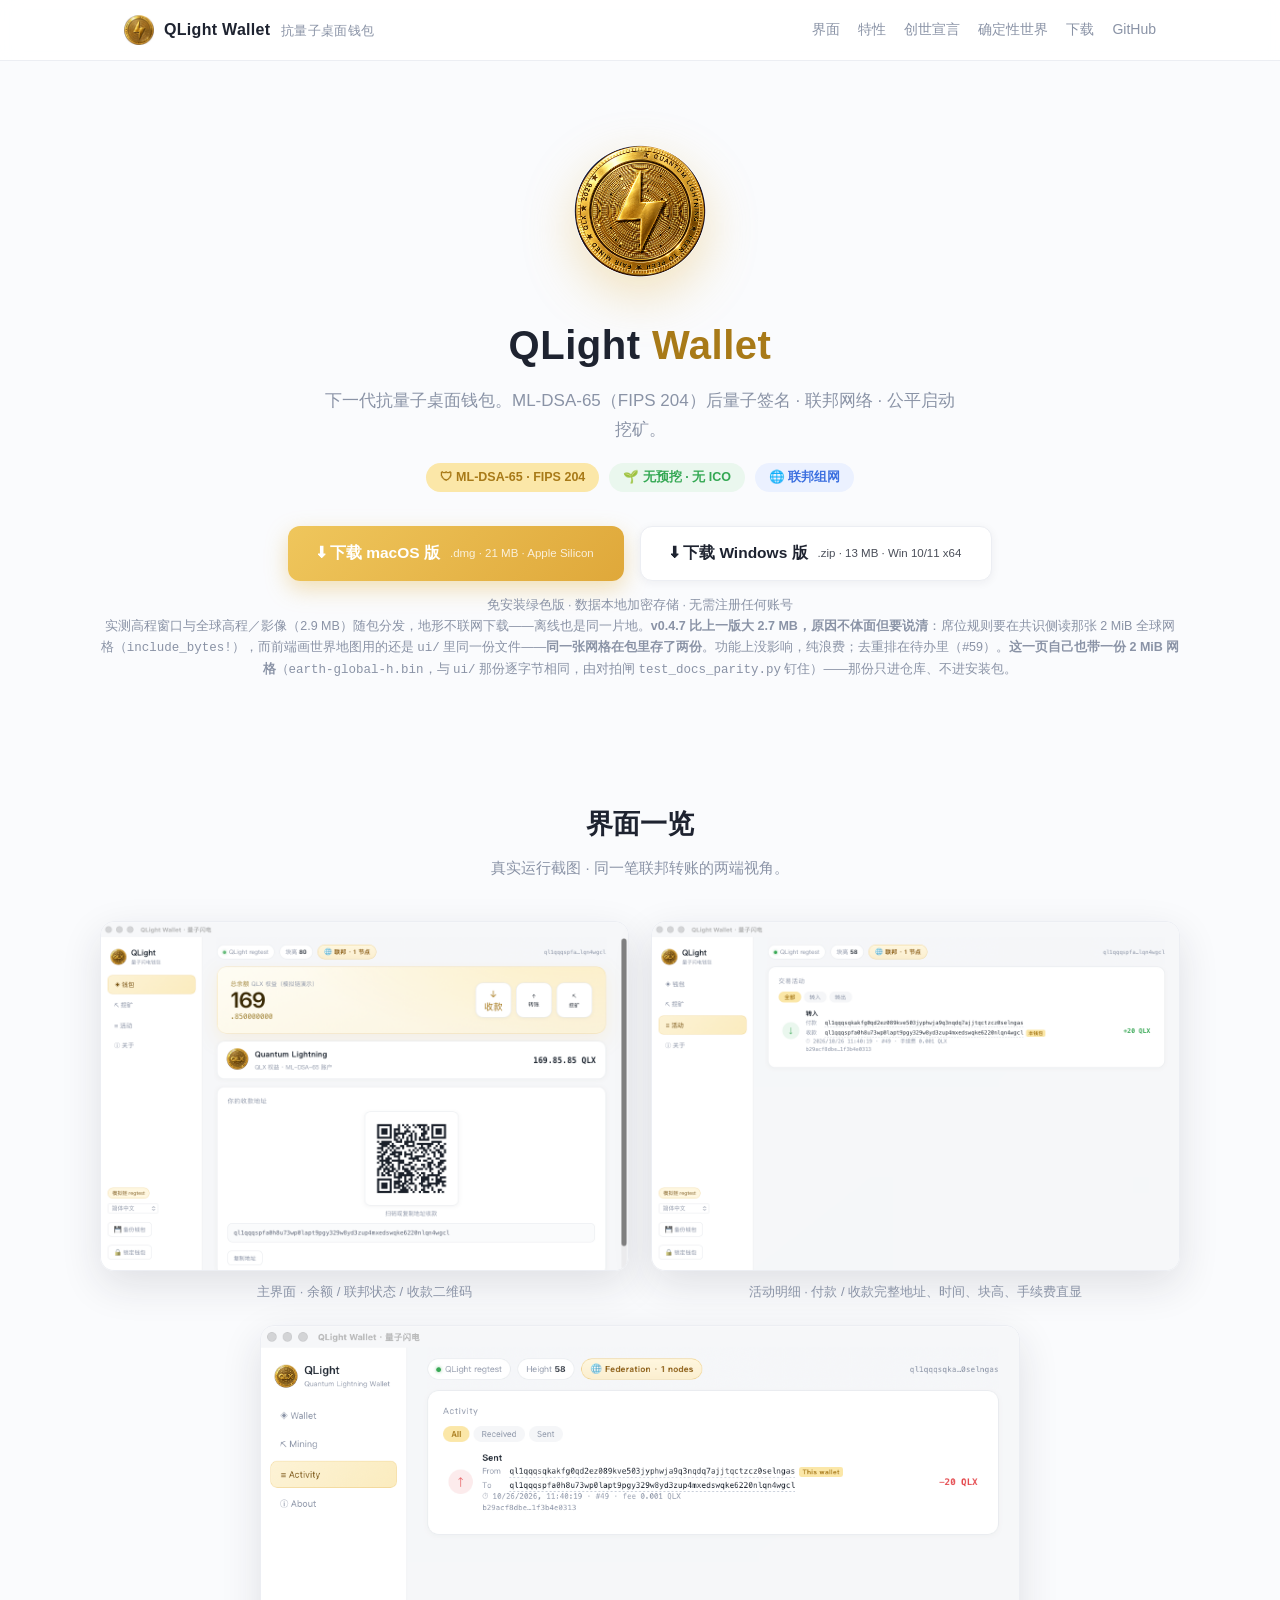
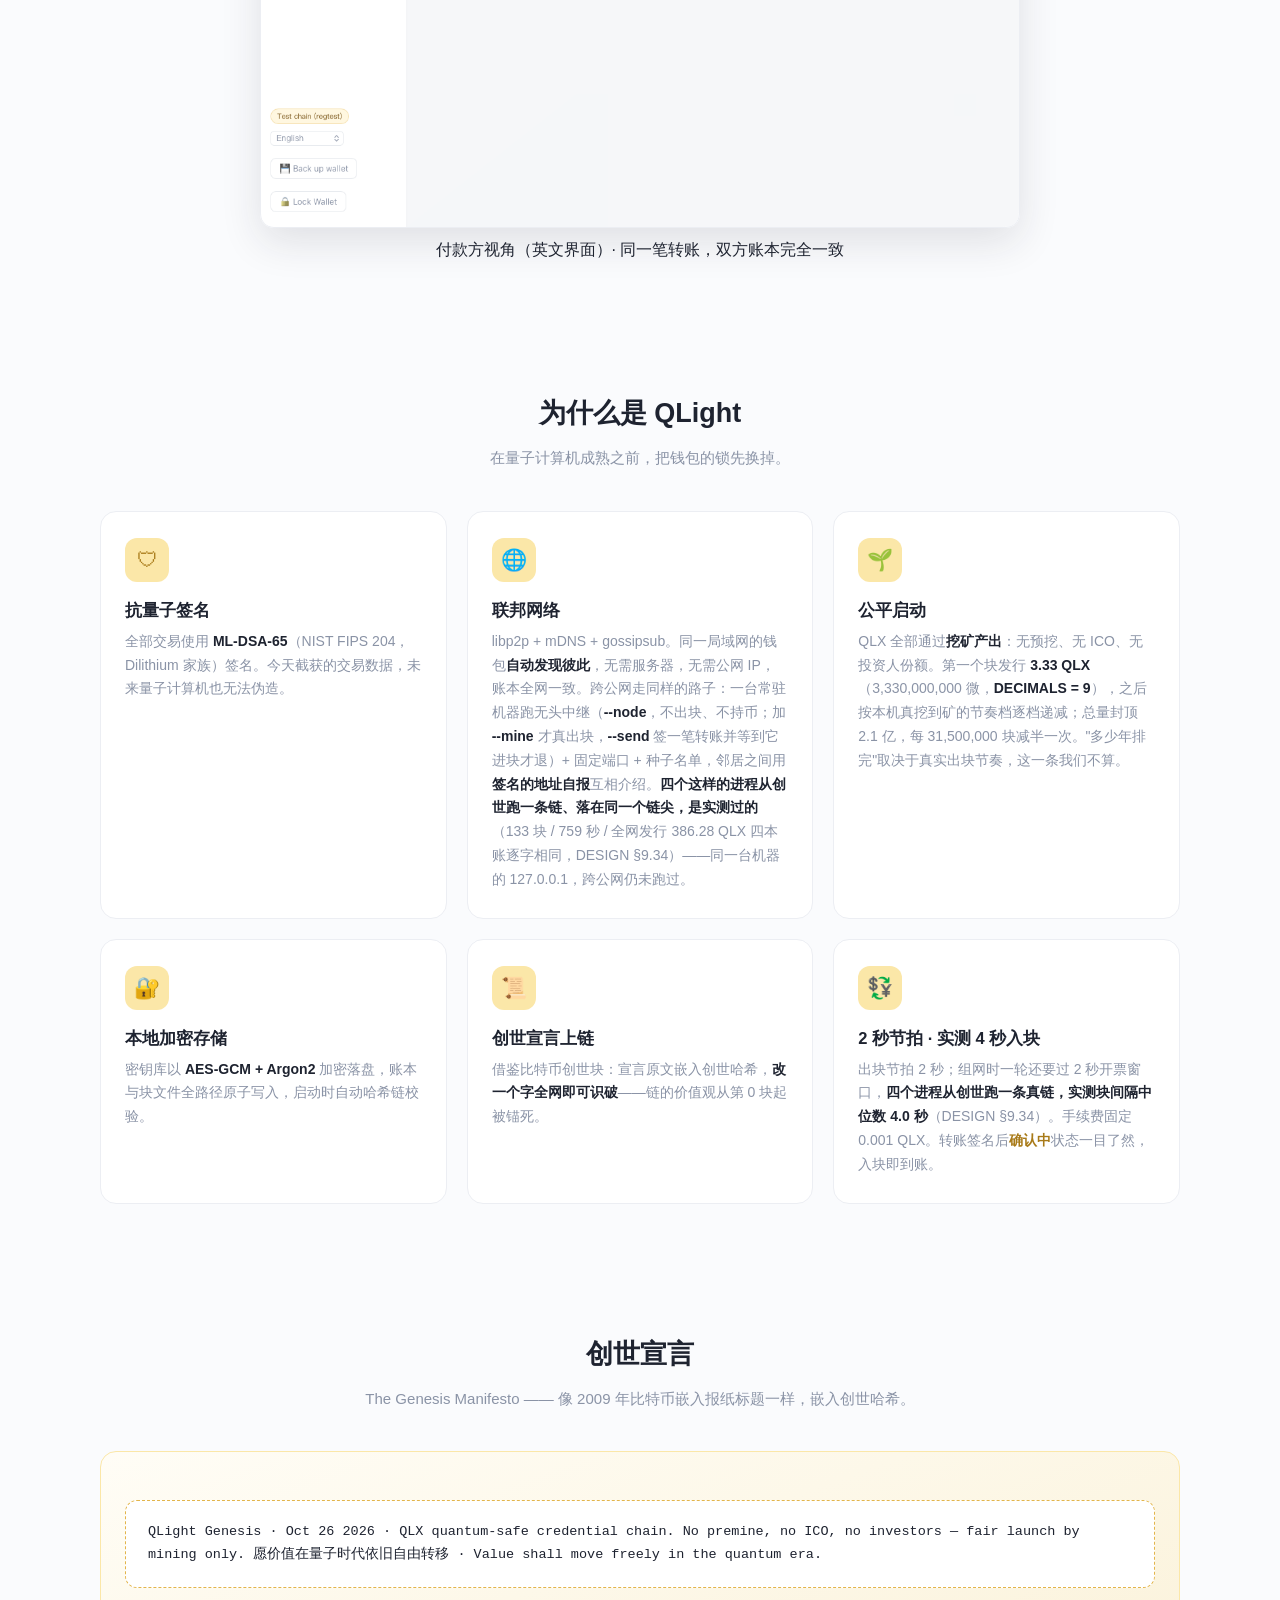
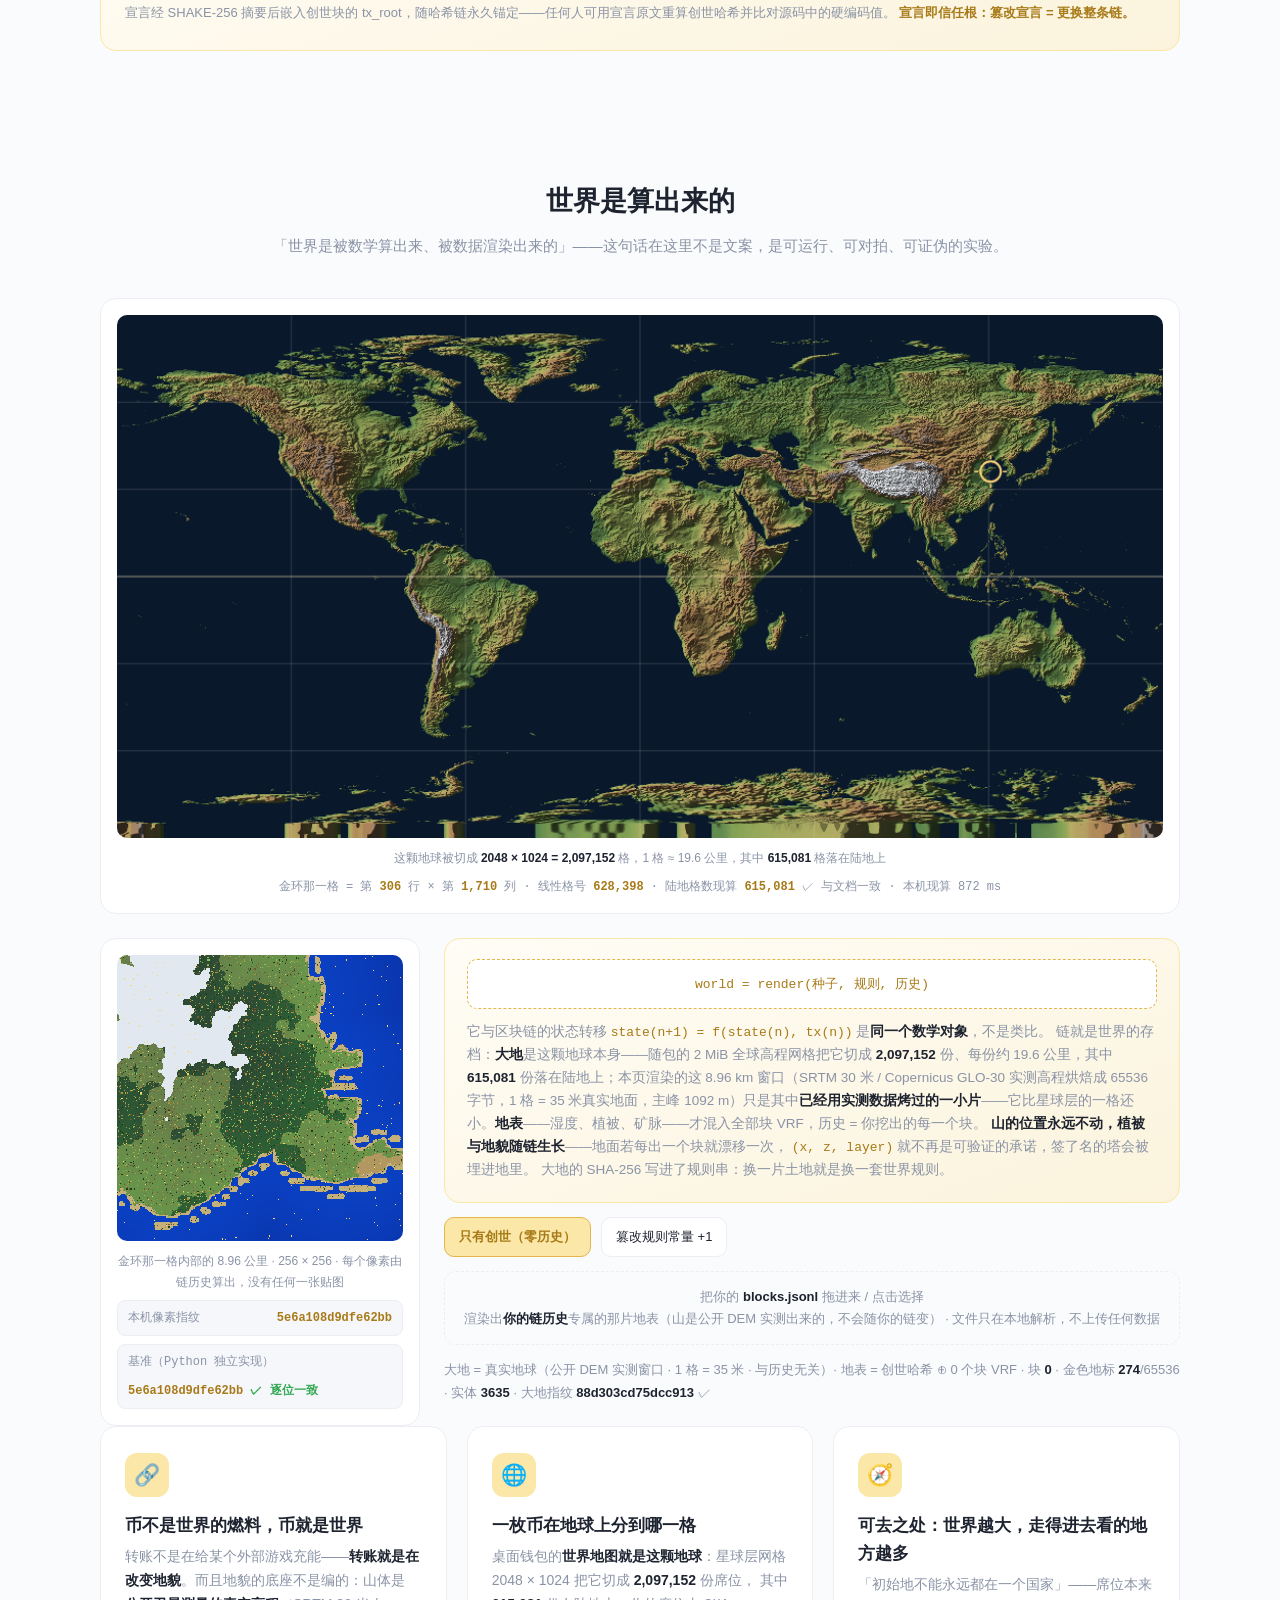
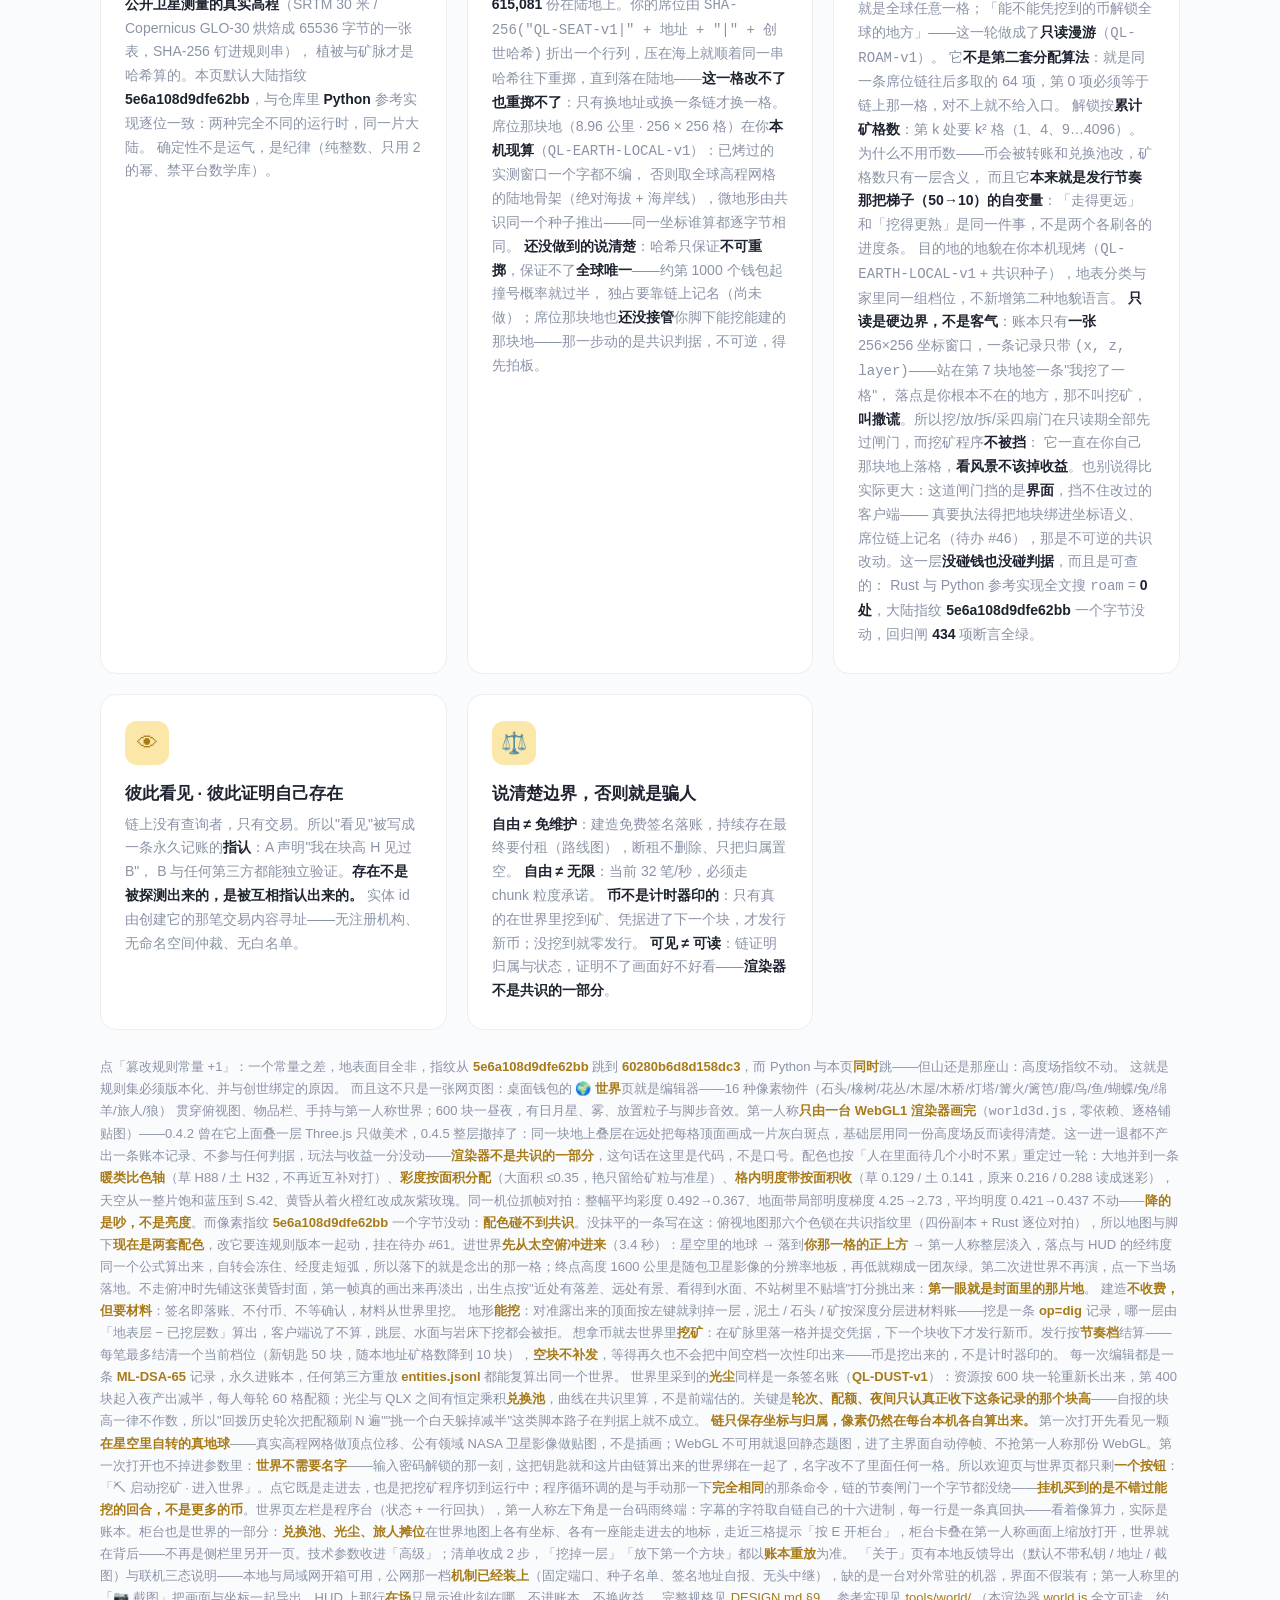
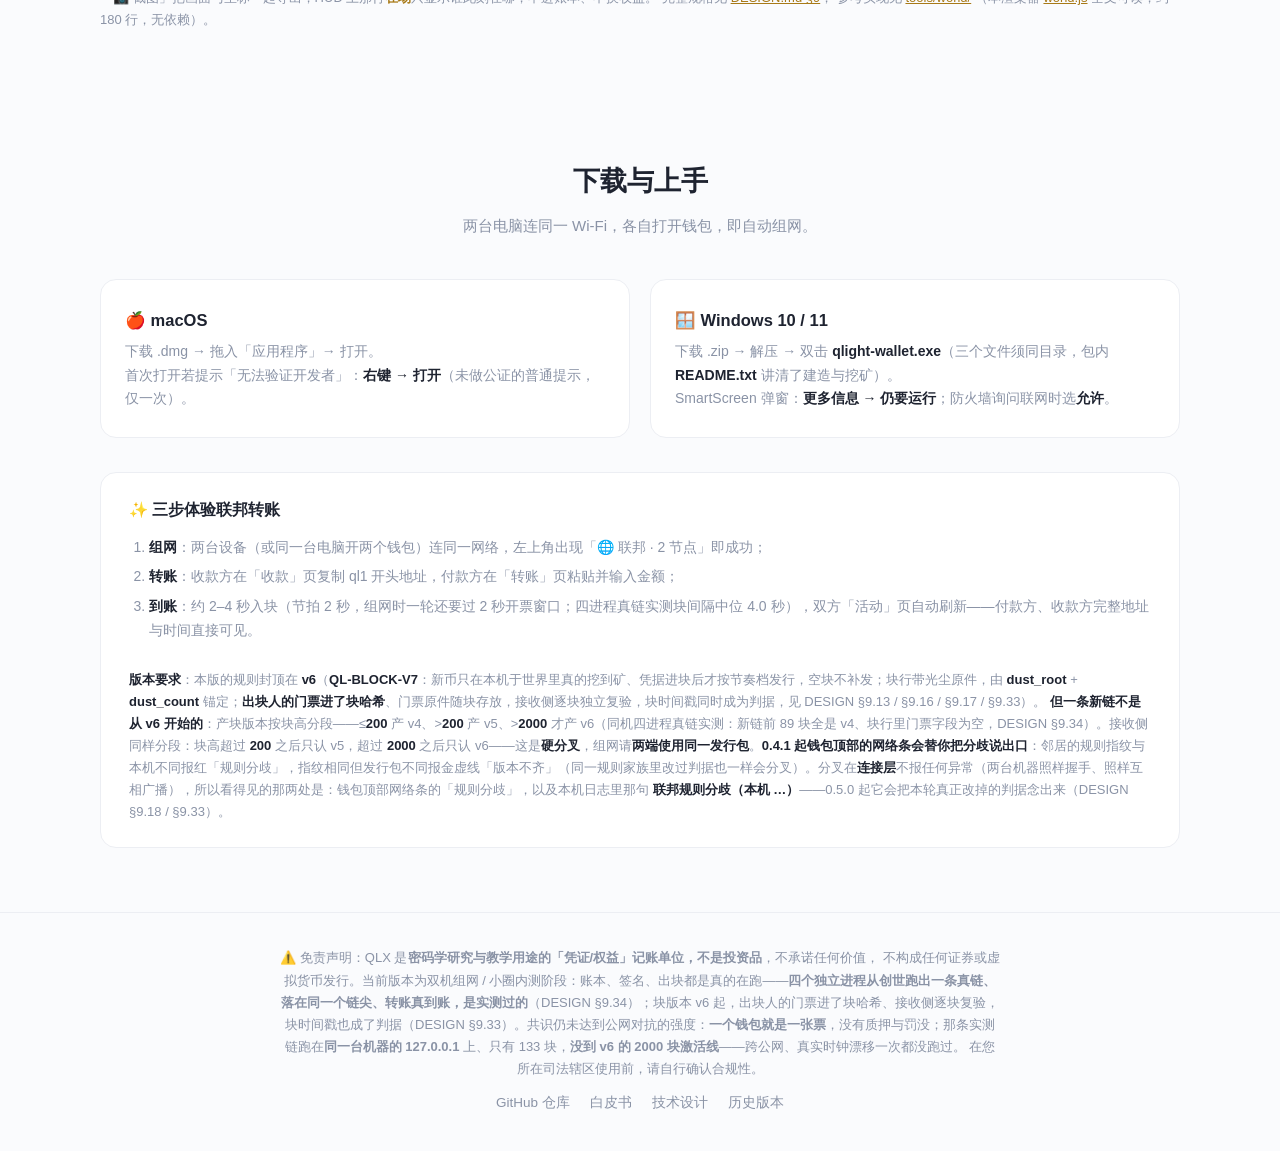
==== commit d4913736: "chore(release): 0.5.1——把对外文案重新对齐到包里真有的东西 §9.34 把实测数字写进 README/官网/随包 README.txt 之后，文档描述的代码一件都不在 已发布的包" ====
--- a/docs/index.html
+++ b/docs/index.html
@@ -415,8 +415,8 @@
       <li><b>转账</b>：收款方在「收款」页复制 ql1 开头地址，付款方在「转账」页粘贴并输入金额；</li>
       <li><b>到账</b>：约 2–4 秒入块（节拍 2 秒，组网时一轮还要过 2 秒开票窗口；四进程真链实测块间隔中位 4.0 秒），双方「活动」页自动刷新——付款方、收款方完整地址与时间直接可见。</li>
     </ol>
-    <p class="world-note"><b>版本要求</b>：本版起块格式为 <b>v6</b>（<b>QL-BLOCK-V7</b>：新币只在本机于世界里真的挖到矿、凭据进块后才按节奏档发行，空块不补发；块行带光尘原件，由 <b>dust_root</b> + <b>dust_count</b> 锚定；<b>出块人的门票进了块哈希</b>、门票原件随块存放，接收侧逐块独立复验，块时间戳同时成为判据，见 DESIGN §9.13 / §9.16 / §9.17 / §9.33）。
-    激活线分段：块高超过 <b>200</b> 之后只认 v5，超过 <b>2000</b> 之后只认 v6——这是<b>硬分叉</b>，组网请<b>两端使用同一发行包</b>。<b>0.4.1 起钱包顶部的网络条会替你把分歧说出口</b>：邻居的规则指纹与本机不同报红「规则分歧」，指纹相同但发行包不同报金虚线「版本不齐」（同一规则家族里改过判据也一样会分叉）。分叉在<b>连接层</b>不报任何异常（两台机器照样握手、照样互相广播），所以看得见的那两处是：钱包顶部网络条的「规则分歧」，以及本机日志里那句 <b>联邦规则分歧（本机 …）</b>——0.5.0 起它会把本轮真正改掉的判据念出来（DESIGN §9.18 / §9.33）。</p>
+    <p class="world-note"><b>版本要求</b>：本版的规则封顶在 <b>v6</b>（<b>QL-BLOCK-V7</b>：新币只在本机于世界里真的挖到矿、凭据进块后才按节奏档发行，空块不补发；块行带光尘原件，由 <b>dust_root</b> + <b>dust_count</b> 锚定；<b>出块人的门票进了块哈希</b>、门票原件随块存放，接收侧逐块独立复验，块时间戳同时成为判据，见 DESIGN §9.13 / §9.16 / §9.17 / §9.33）。
+    <b>但一条新链不是从 v6 开始的</b>：产块版本按块高分段——≤<b>200</b> 产 v4、&gt;<b>200</b> 产 v5、&gt;<b>2000</b> 才产 v6（同机四进程真链实测：新链前 89 块全是 v4、块行里门票字段为空，DESIGN §9.34）。接收侧同样分段：块高超过 <b>200</b> 之后只认 v5，超过 <b>2000</b> 之后只认 v6——这是<b>硬分叉</b>，组网请<b>两端使用同一发行包</b>。<b>0.4.1 起钱包顶部的网络条会替你把分歧说出口</b>：邻居的规则指纹与本机不同报红「规则分歧」，指纹相同但发行包不同报金虚线「版本不齐」（同一规则家族里改过判据也一样会分叉）。分叉在<b>连接层</b>不报任何异常（两台机器照样握手、照样互相广播），所以看得见的那两处是：钱包顶部网络条的「规则分歧」，以及本机日志里那句 <b>联邦规则分歧（本机 …）</b>——0.5.0 起它会把本轮真正改掉的判据念出来（DESIGN §9.18 / §9.33）。</p>
   </div>
 </section>
 
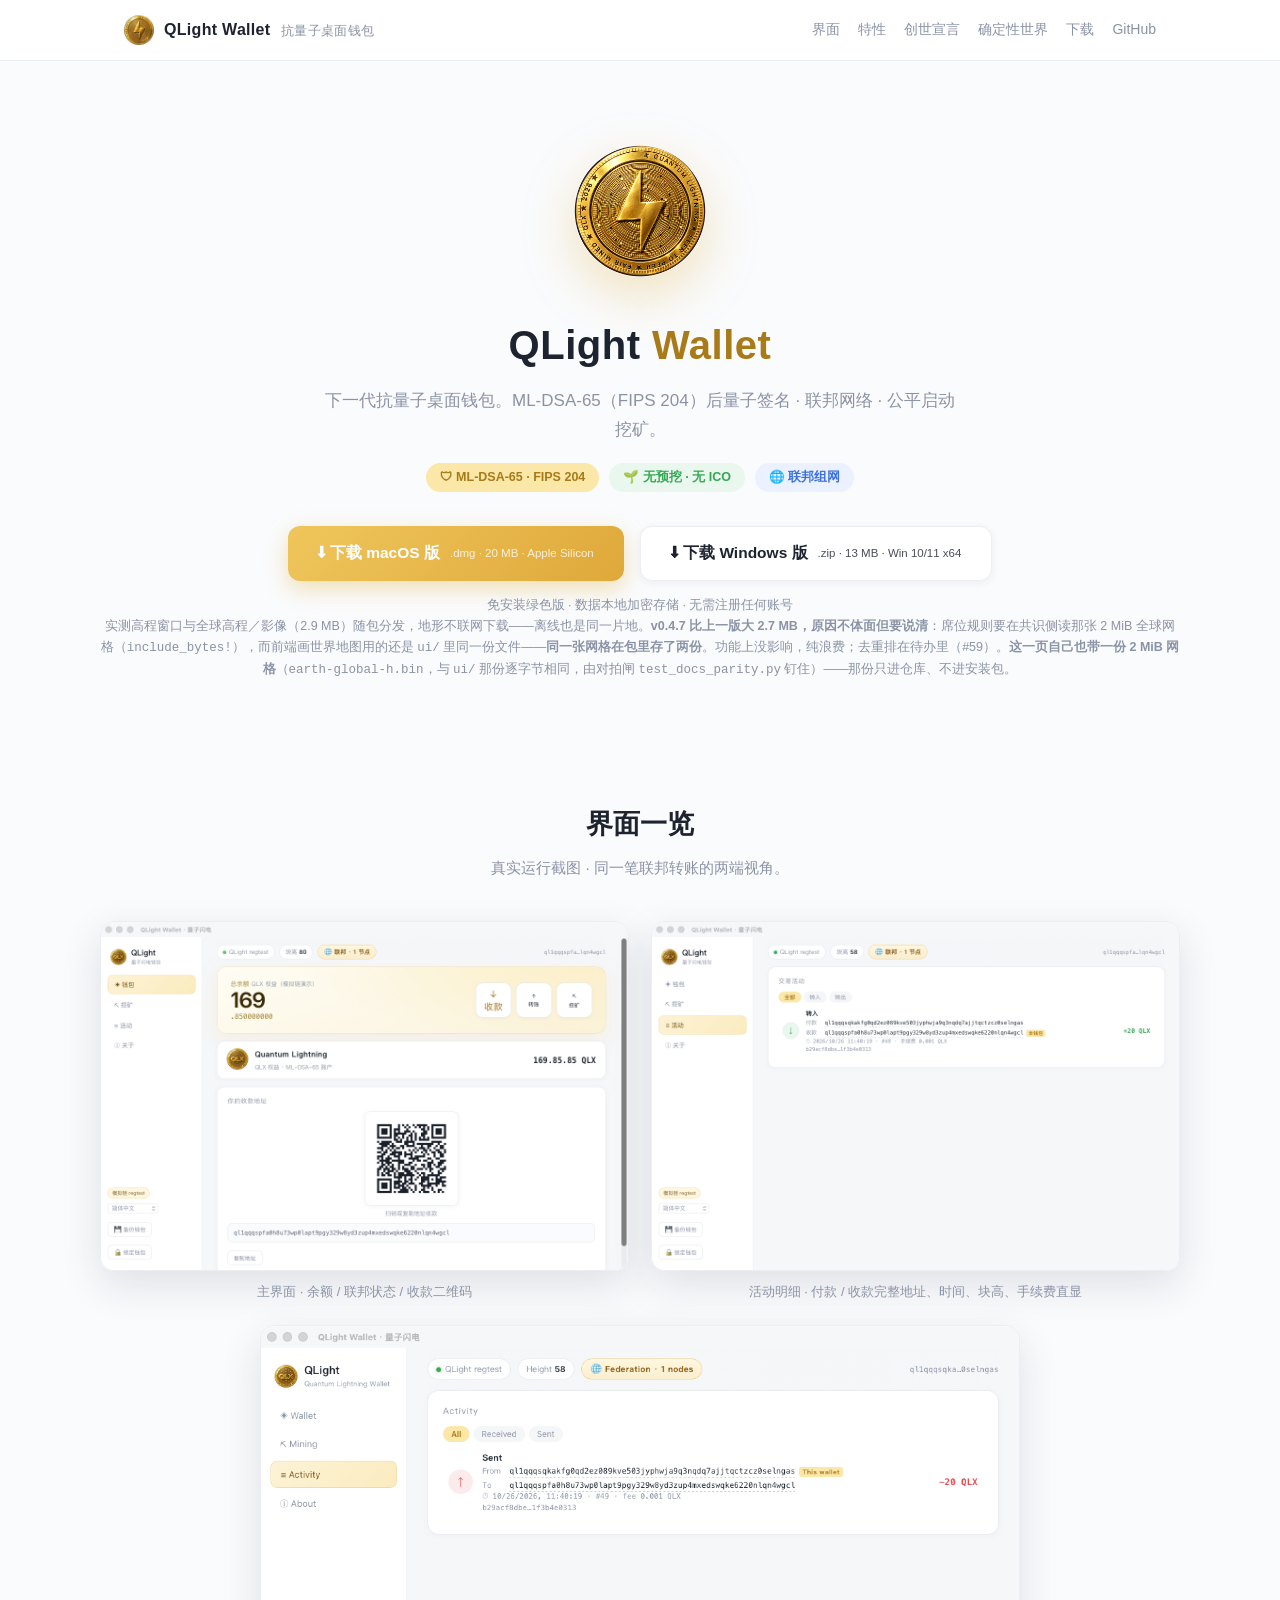
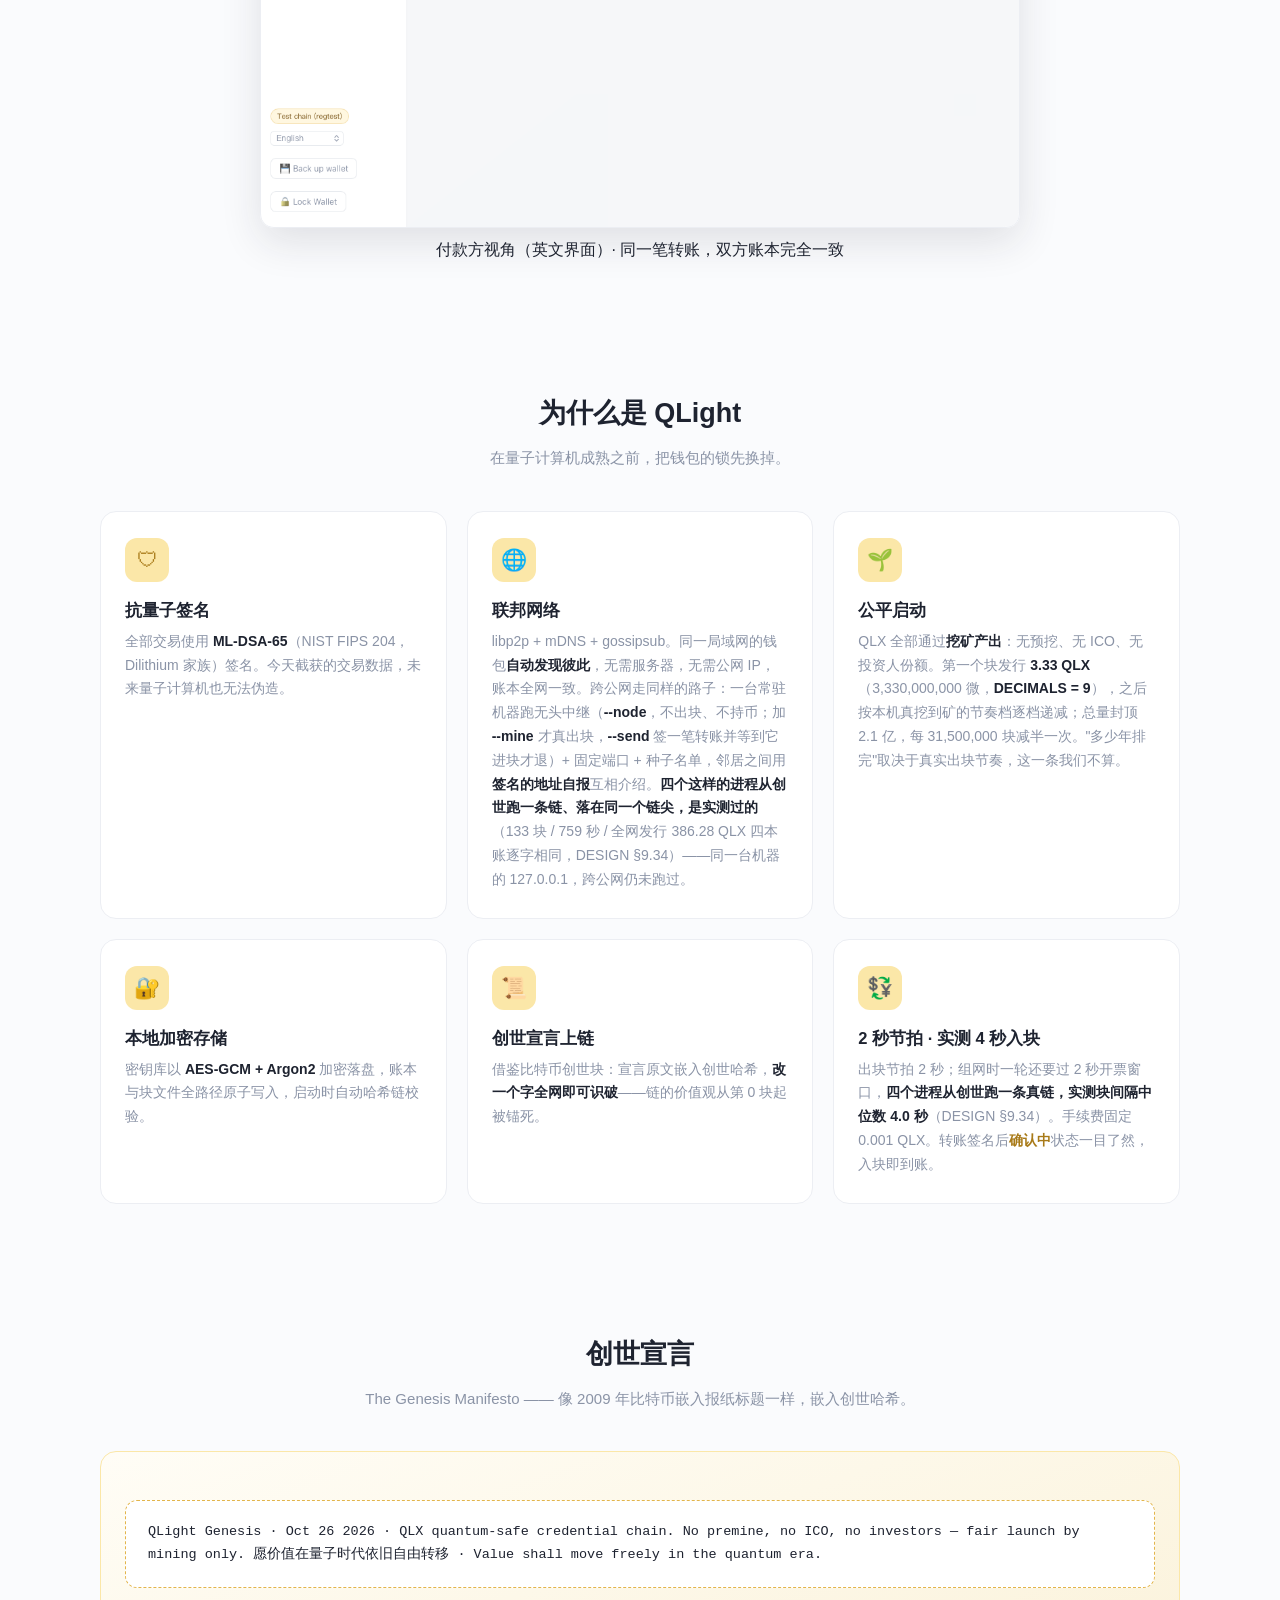
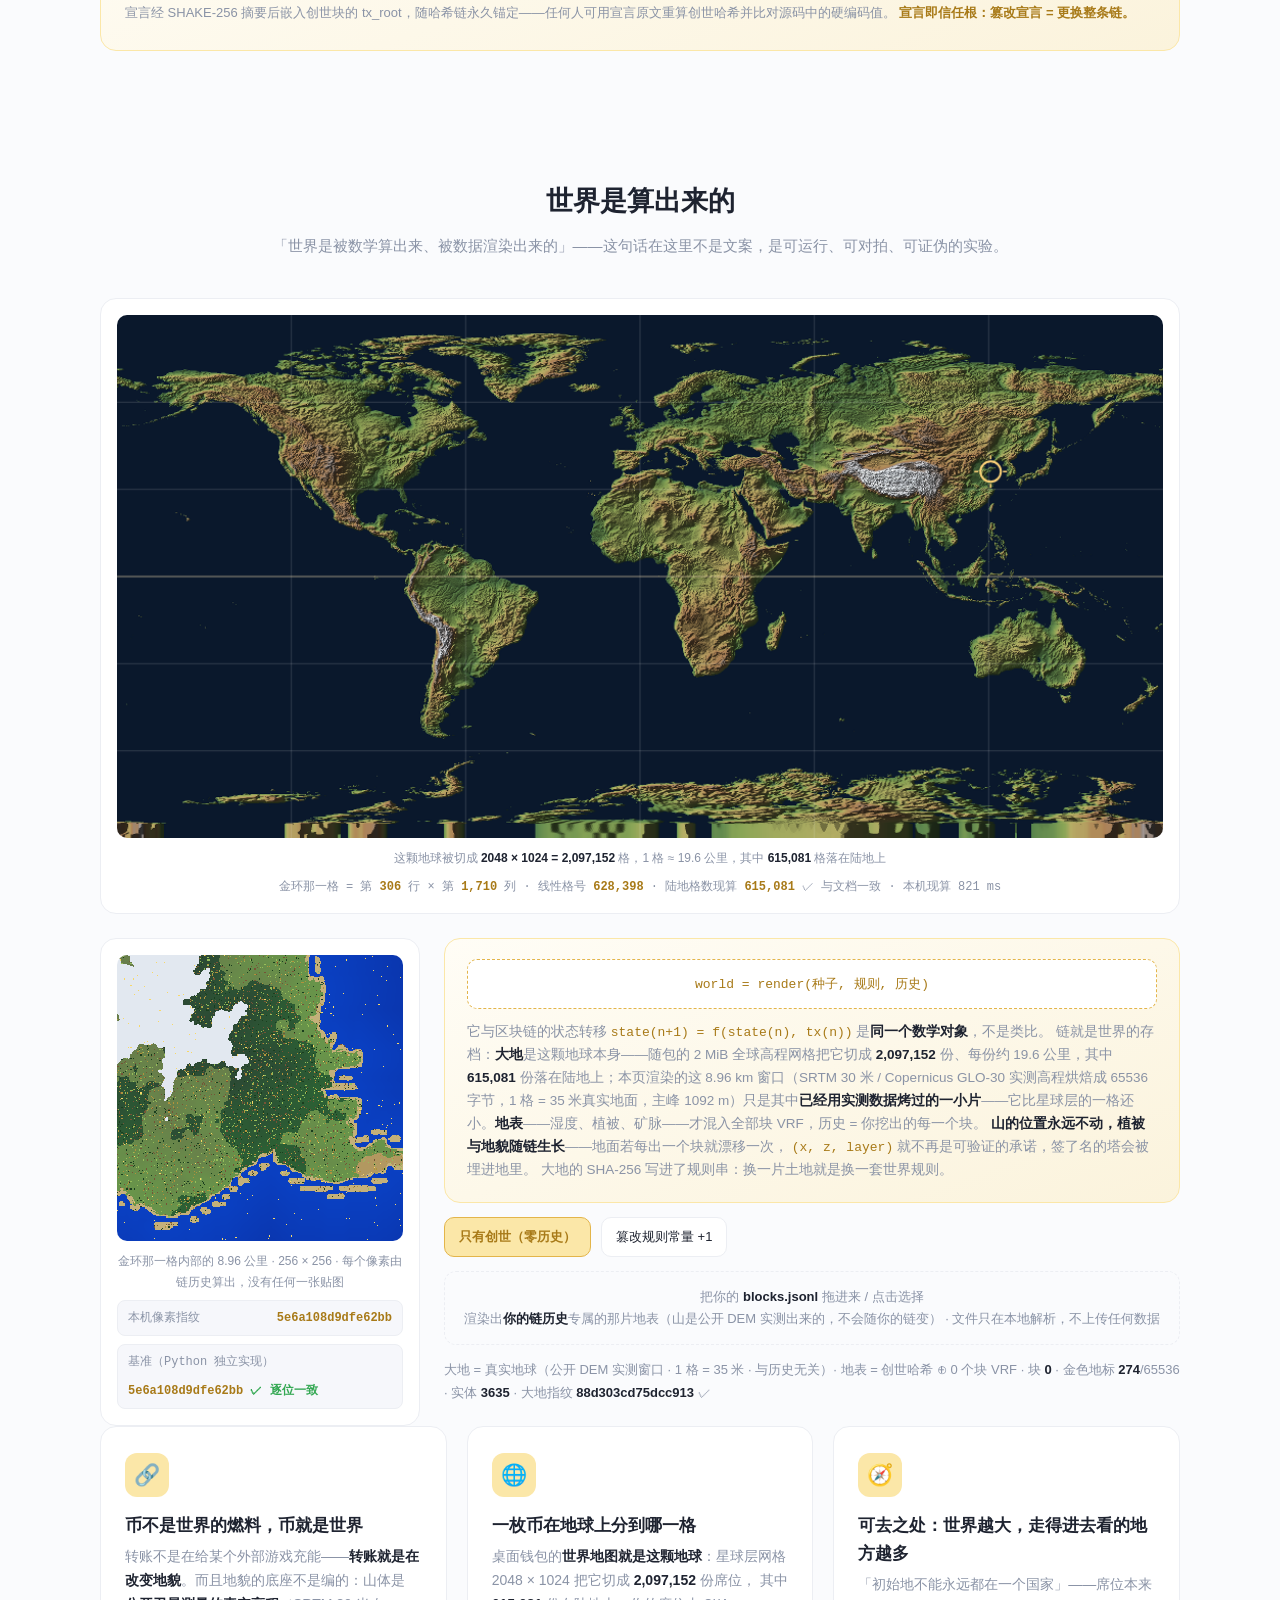
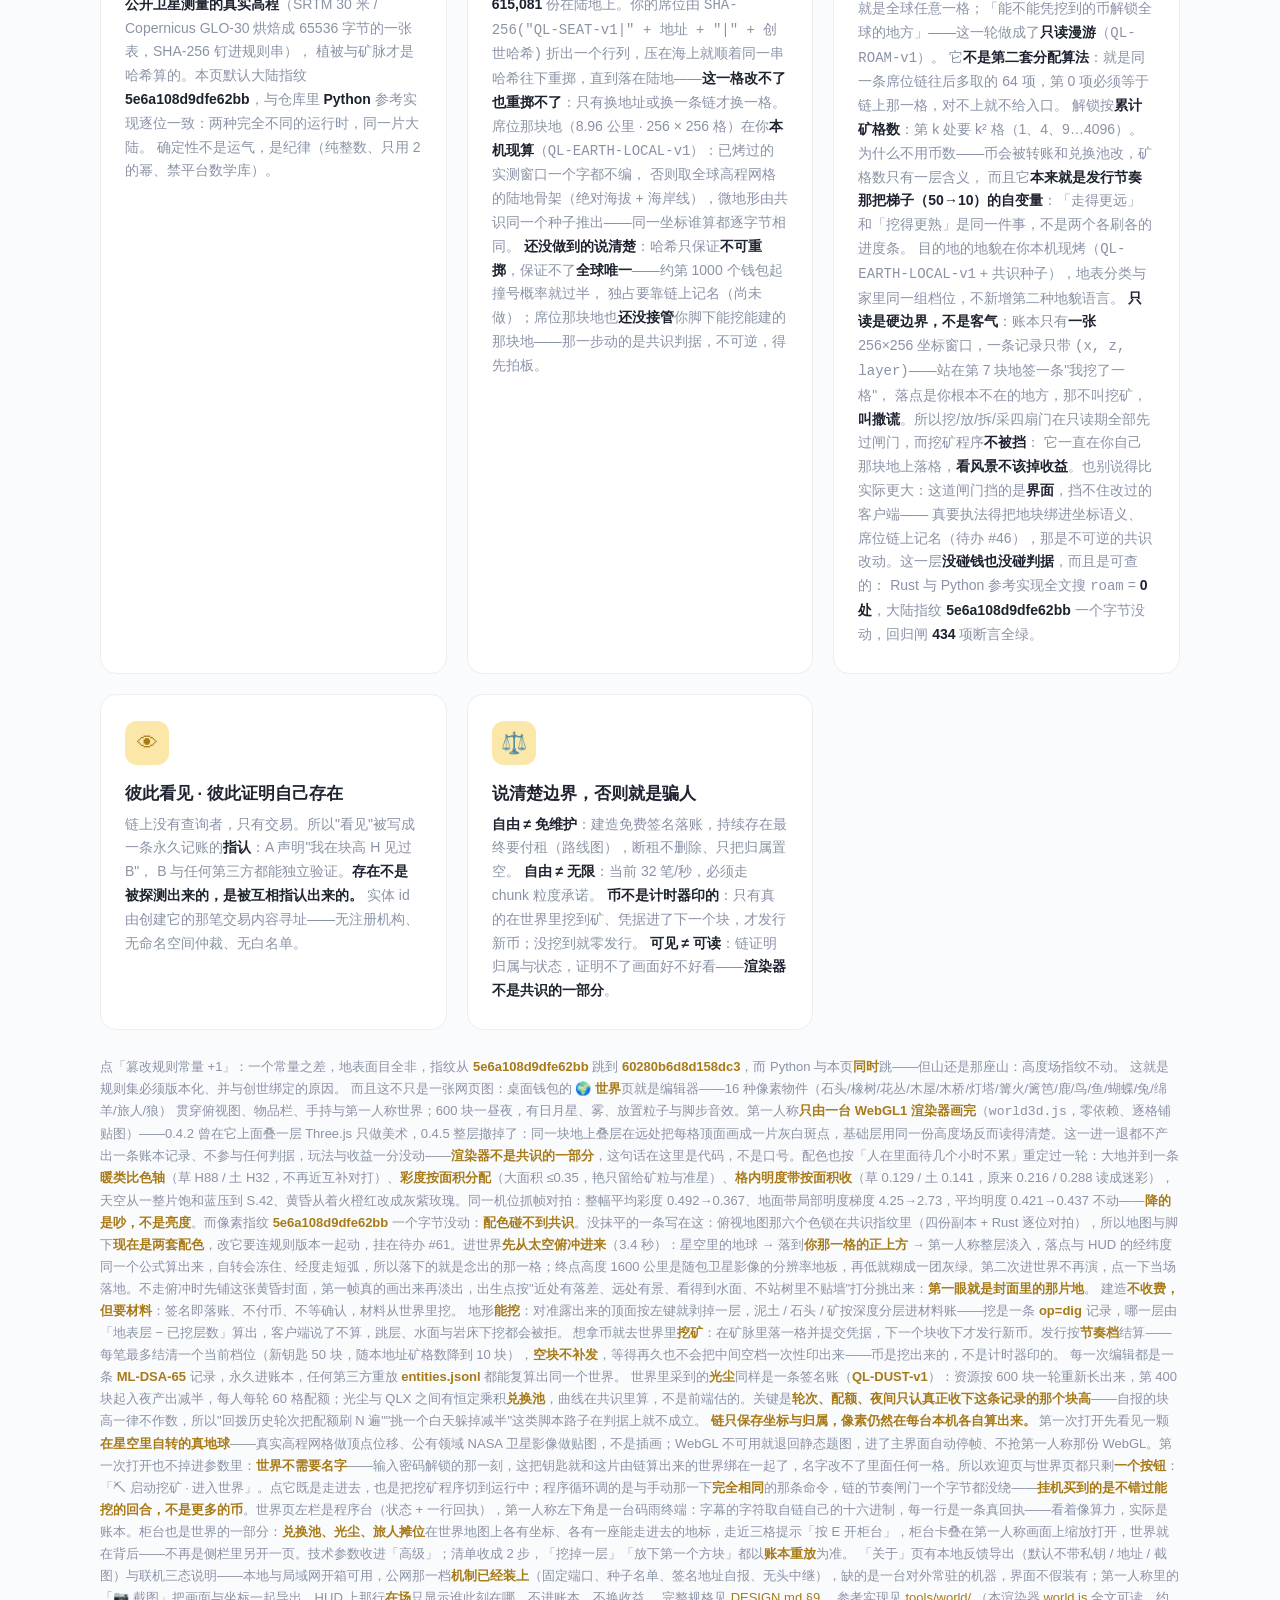
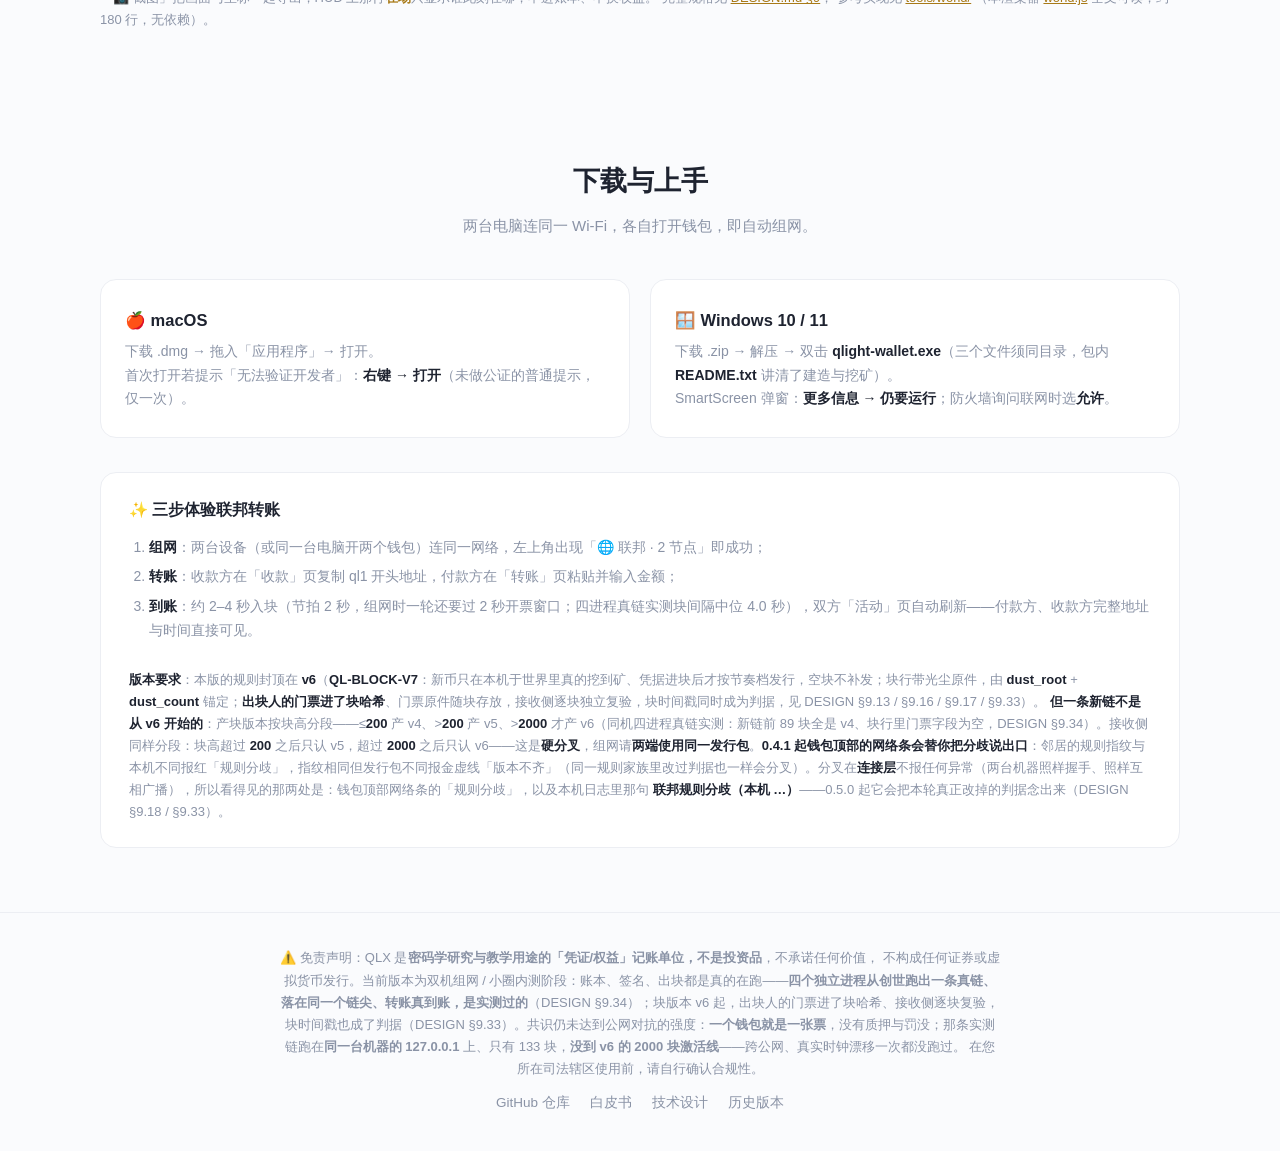
==== commit 3bad5e69: "docs(site): 下载按钮的体积跟着包走——0.5.1 的 DMG 是 19,972,118 B，不是 21 MB 上一版 DMG 21,230,649 B（v0.5.0），这一版 19,972" ====
--- a/docs/index.html
+++ b/docs/index.html
@@ -204,7 +204,7 @@
   </div>
   <div class="dl">
     <a class="btn primary" href="https://github.com/yuanhong792/qlight-wallet/releases/latest/download/QLight-Wallet.dmg">
-      ⬇ 下载 macOS 版 <small>.dmg · 21 MB · Apple Silicon</small>
+      ⬇ 下载 macOS 版 <small>.dmg · 20 MB · Apple Silicon</small>
     </a>
     <a class="btn" href="https://github.com/yuanhong792/qlight-wallet/releases/latest/download/QLight-Wallet-Windows.zip">
       ⬇ 下载 Windows 版 <small>.zip · 13 MB · Win 10/11 x64</small>
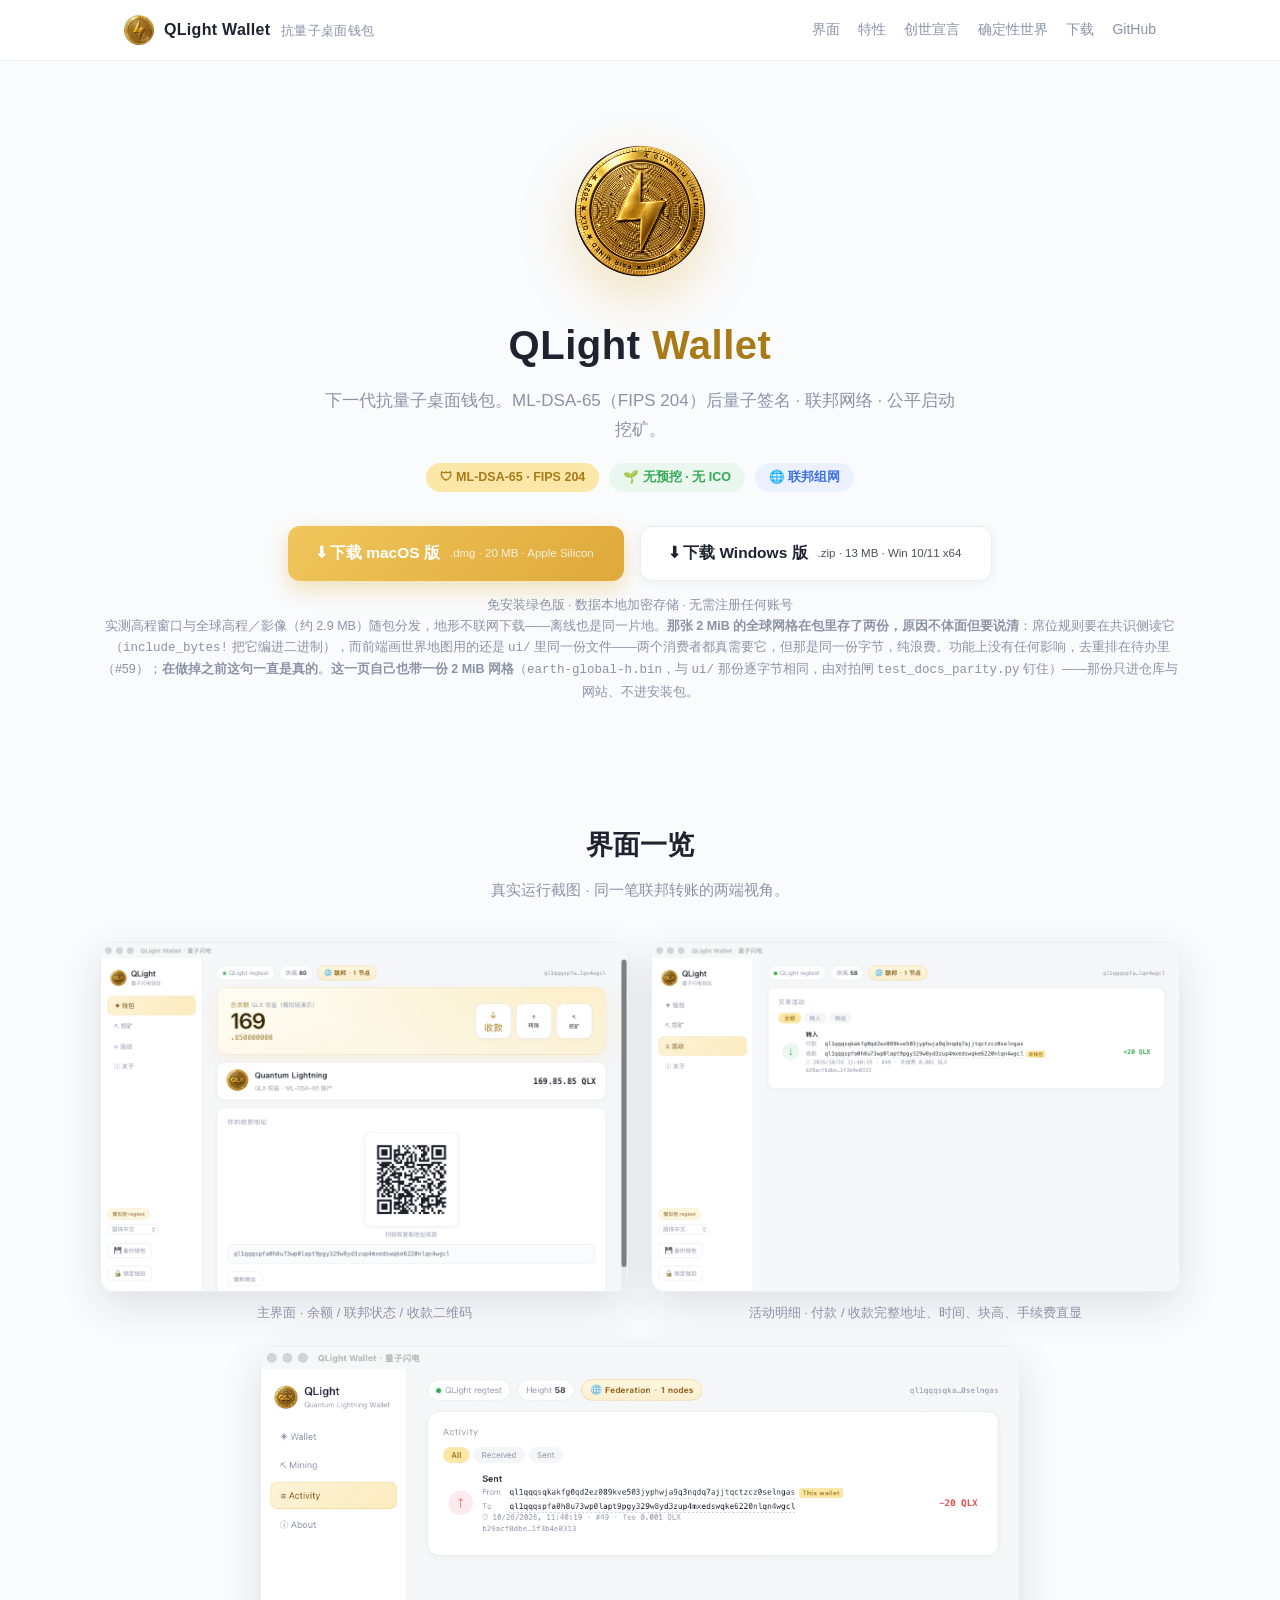
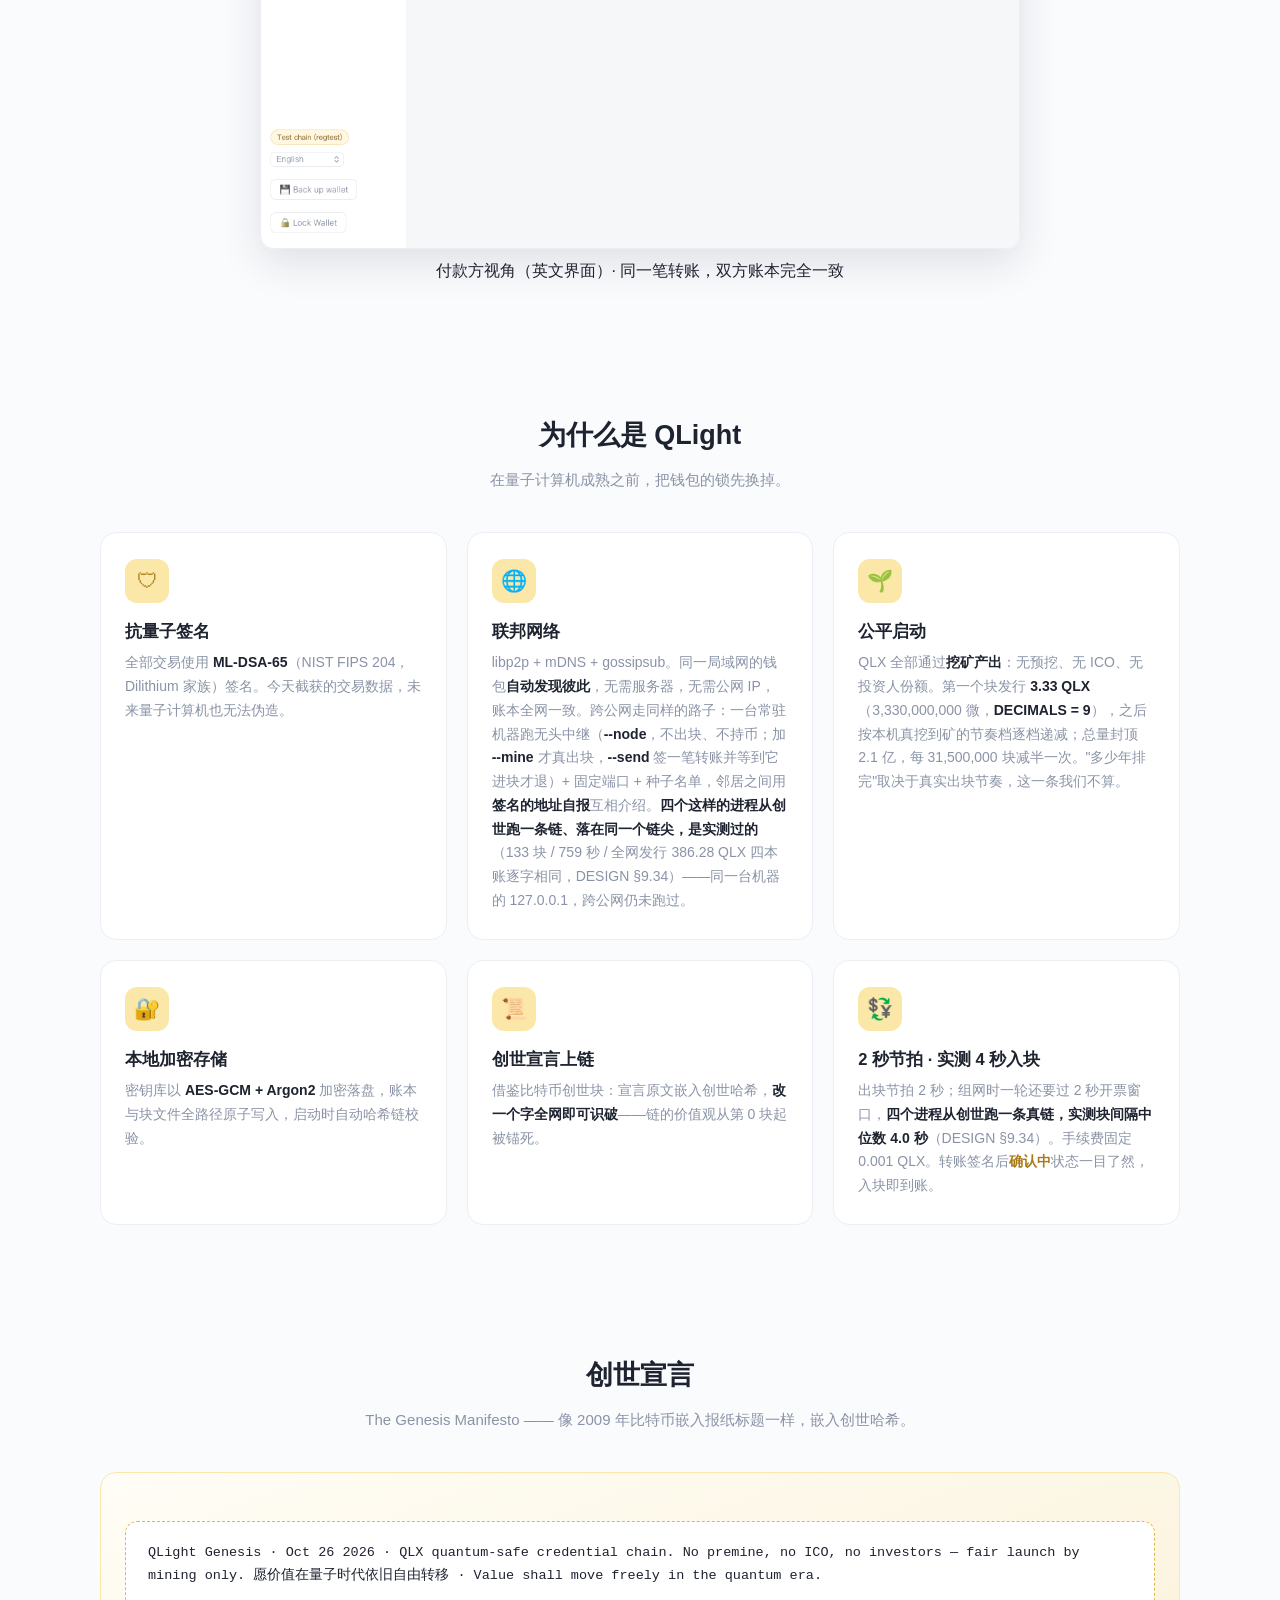
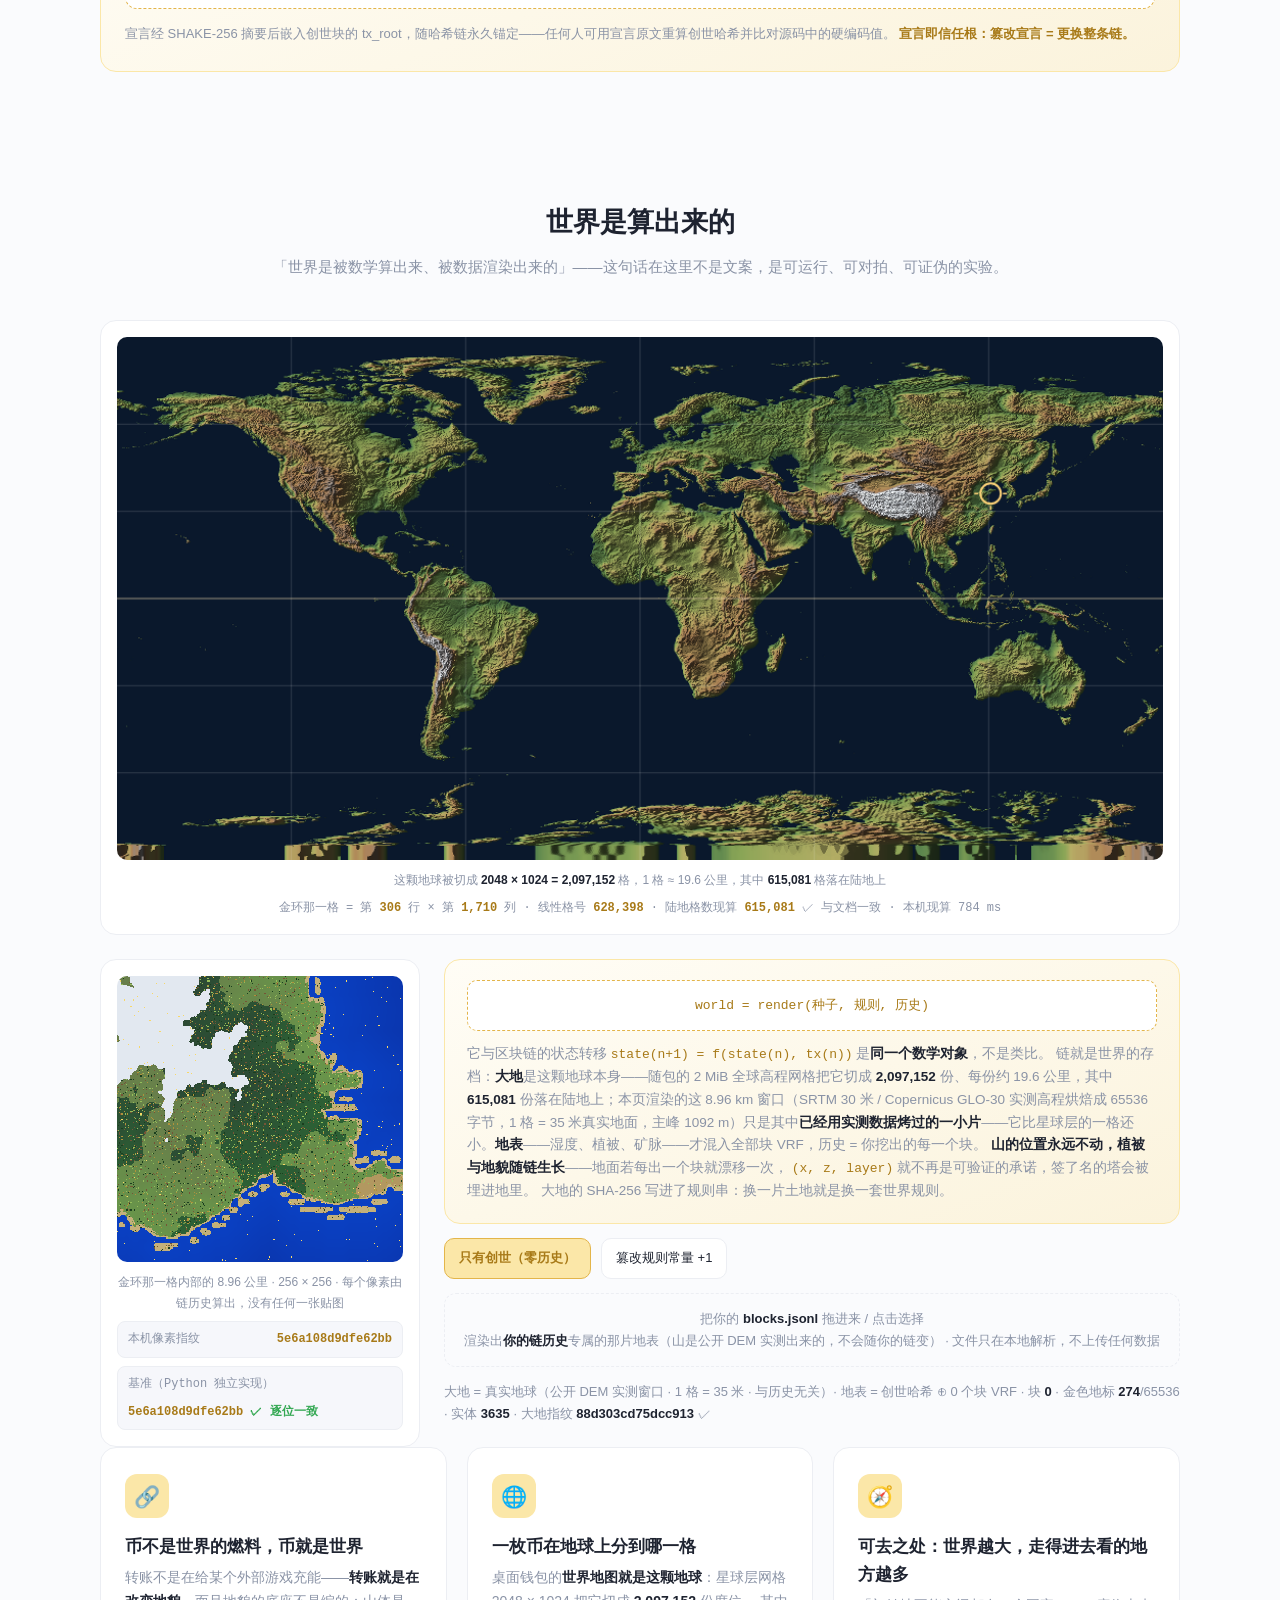
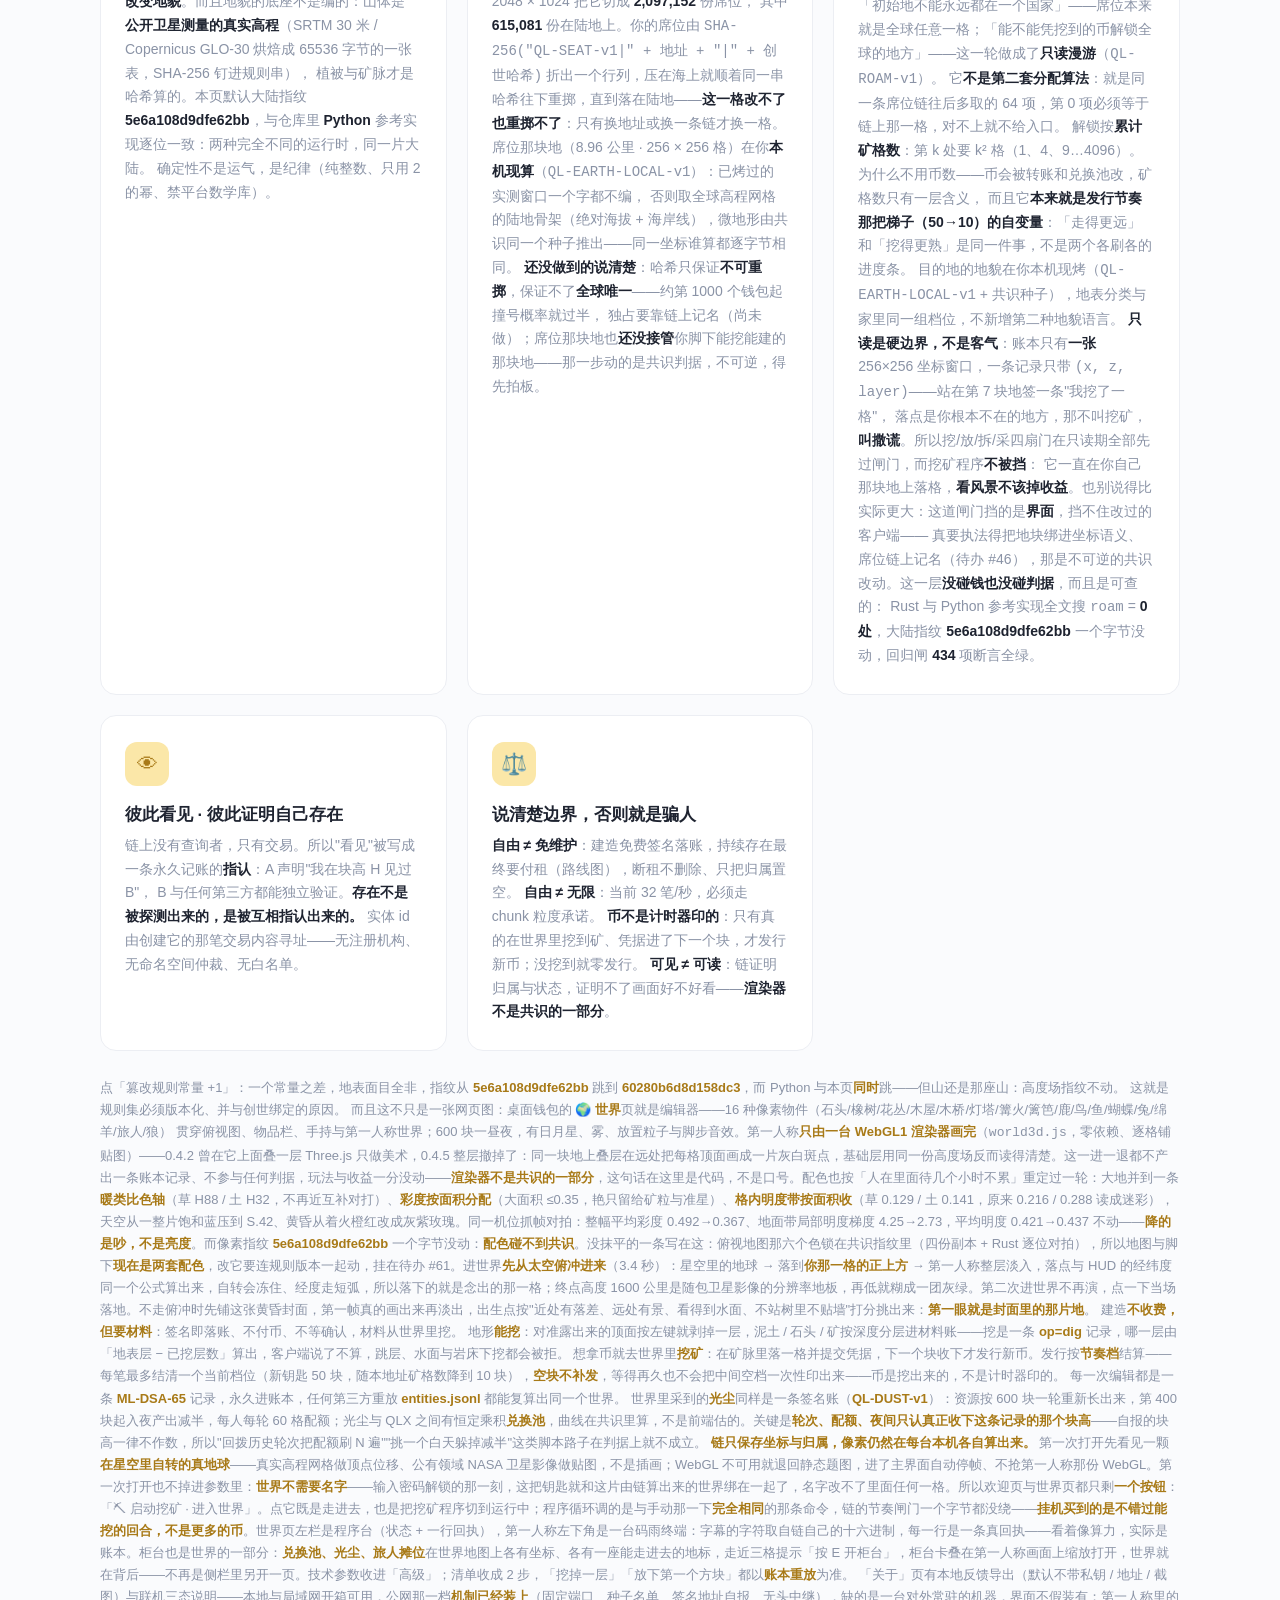
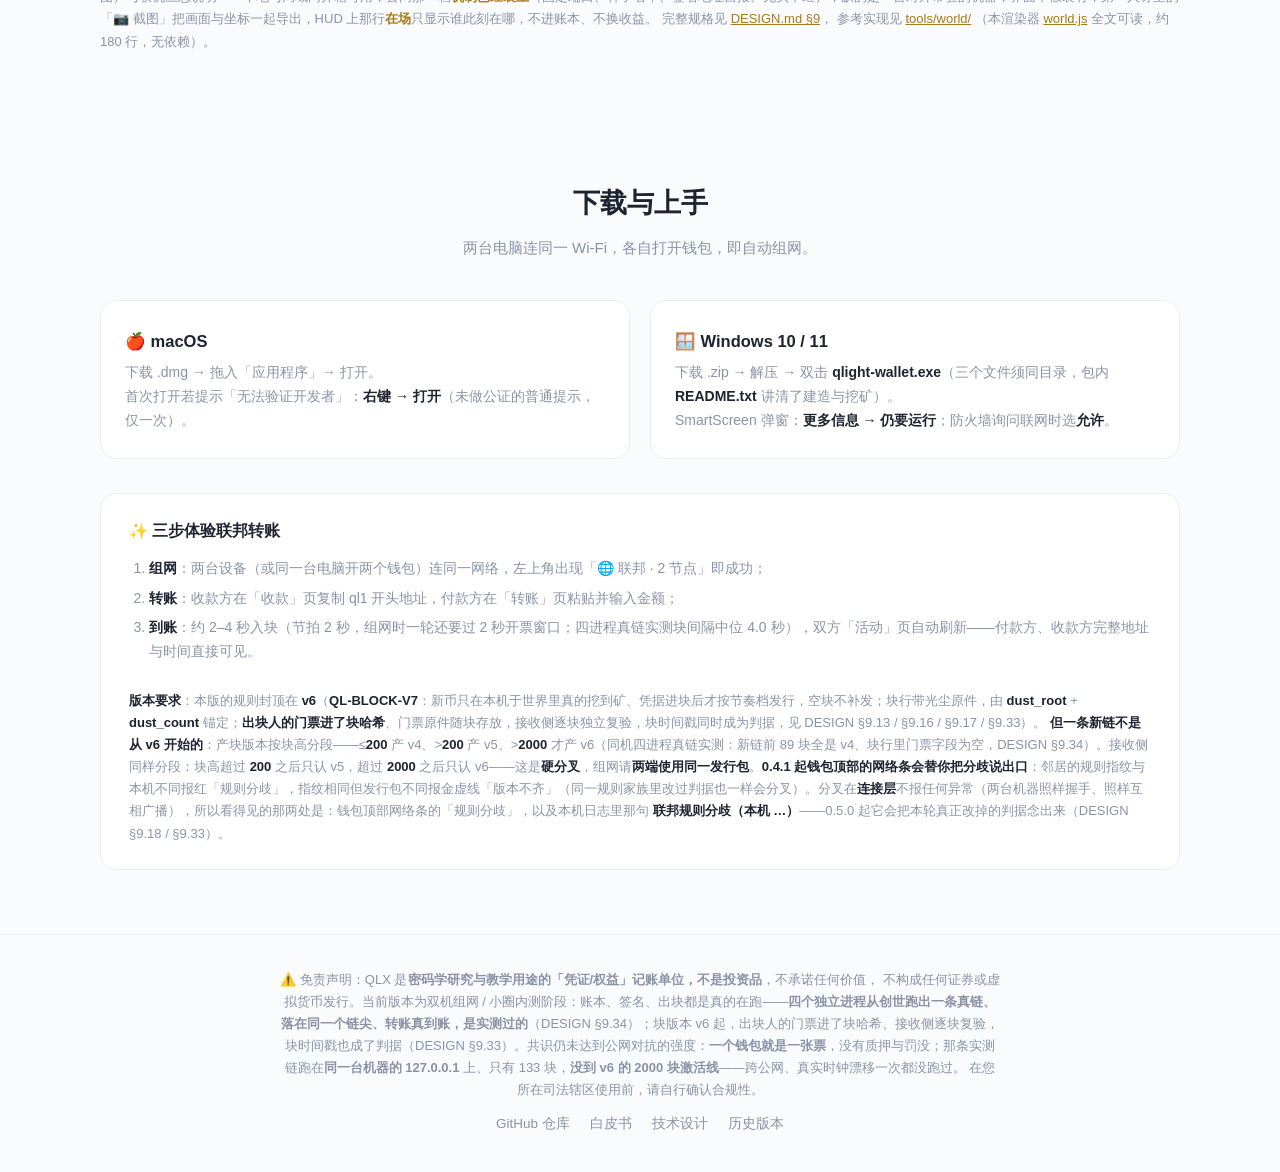
==== commit 756b5e7f: "ci: 世界规则指纹闸也钉上（第 ⑥ 步）· 顺手抓掉官网一句过期的版本号 ⑥ 管的是"同一条链在任何机器上算出同一片地"：earth-height.bin 的 SHA、 只有创世时的像素指纹 5e6" ====
--- a/docs/index.html
+++ b/docs/index.html
@@ -210,7 +210,7 @@
       ⬇ 下载 Windows 版 <small>.zip · 13 MB · Win 10/11 x64</small>
     </a>
   </div>
-  <p class="dl-note">免安装绿色版 · 数据本地加密存储 · 无需注册任何账号<br>实测高程窗口与全球高程／影像（2.9 MB）随包分发，地形不联网下载——离线也是同一片地。<b>v0.4.7 比上一版大 2.7 MB，原因不体面但要说清</b>：席位规则要在共识侧读那张 2 MiB 全球网格（<code>include_bytes!</code>），而前端画世界地图用的还是 <code>ui/</code> 里同一份文件——<b>同一张网格在包里存了两份</b>。功能上没影响，纯浪费；去重排在待办里（#59）。<b>这一页自己也带一份 2 MiB 网格</b>（<code>earth-global-h.bin</code>，与 <code>ui/</code> 那份逐字节相同，由对拍闸 <code>test_docs_parity.py</code> 钉住）——那份只进仓库、不进安装包。</p>
+  <p class="dl-note">免安装绿色版 · 数据本地加密存储 · 无需注册任何账号<br>实测高程窗口与全球高程／影像（约 2.9 MB）随包分发，地形不联网下载——离线也是同一片地。<b>那张 2 MiB 的全球网格在包里存了两份，原因不体面但要说清</b>：席位规则要在共识侧读它（<code>include_bytes!</code> 把它编进二进制），而前端画世界地图用的还是 <code>ui/</code> 里同一份文件——两个消费者都真需要它，但那是同一份字节，纯浪费。功能上没有任何影响，去重排在待办里（#59）；<b>在做掉之前这句一直是真的</b>。<b>这一页自己也带一份 2 MiB 网格</b>（<code>earth-global-h.bin</code>，与 <code>ui/</code> 那份逐字节相同，由对拍闸 <code>test_docs_parity.py</code> 钉住）——那份只进仓库与网站、不进安装包。</p>
 </header>
 
 <section class="section wrap" id="shots">
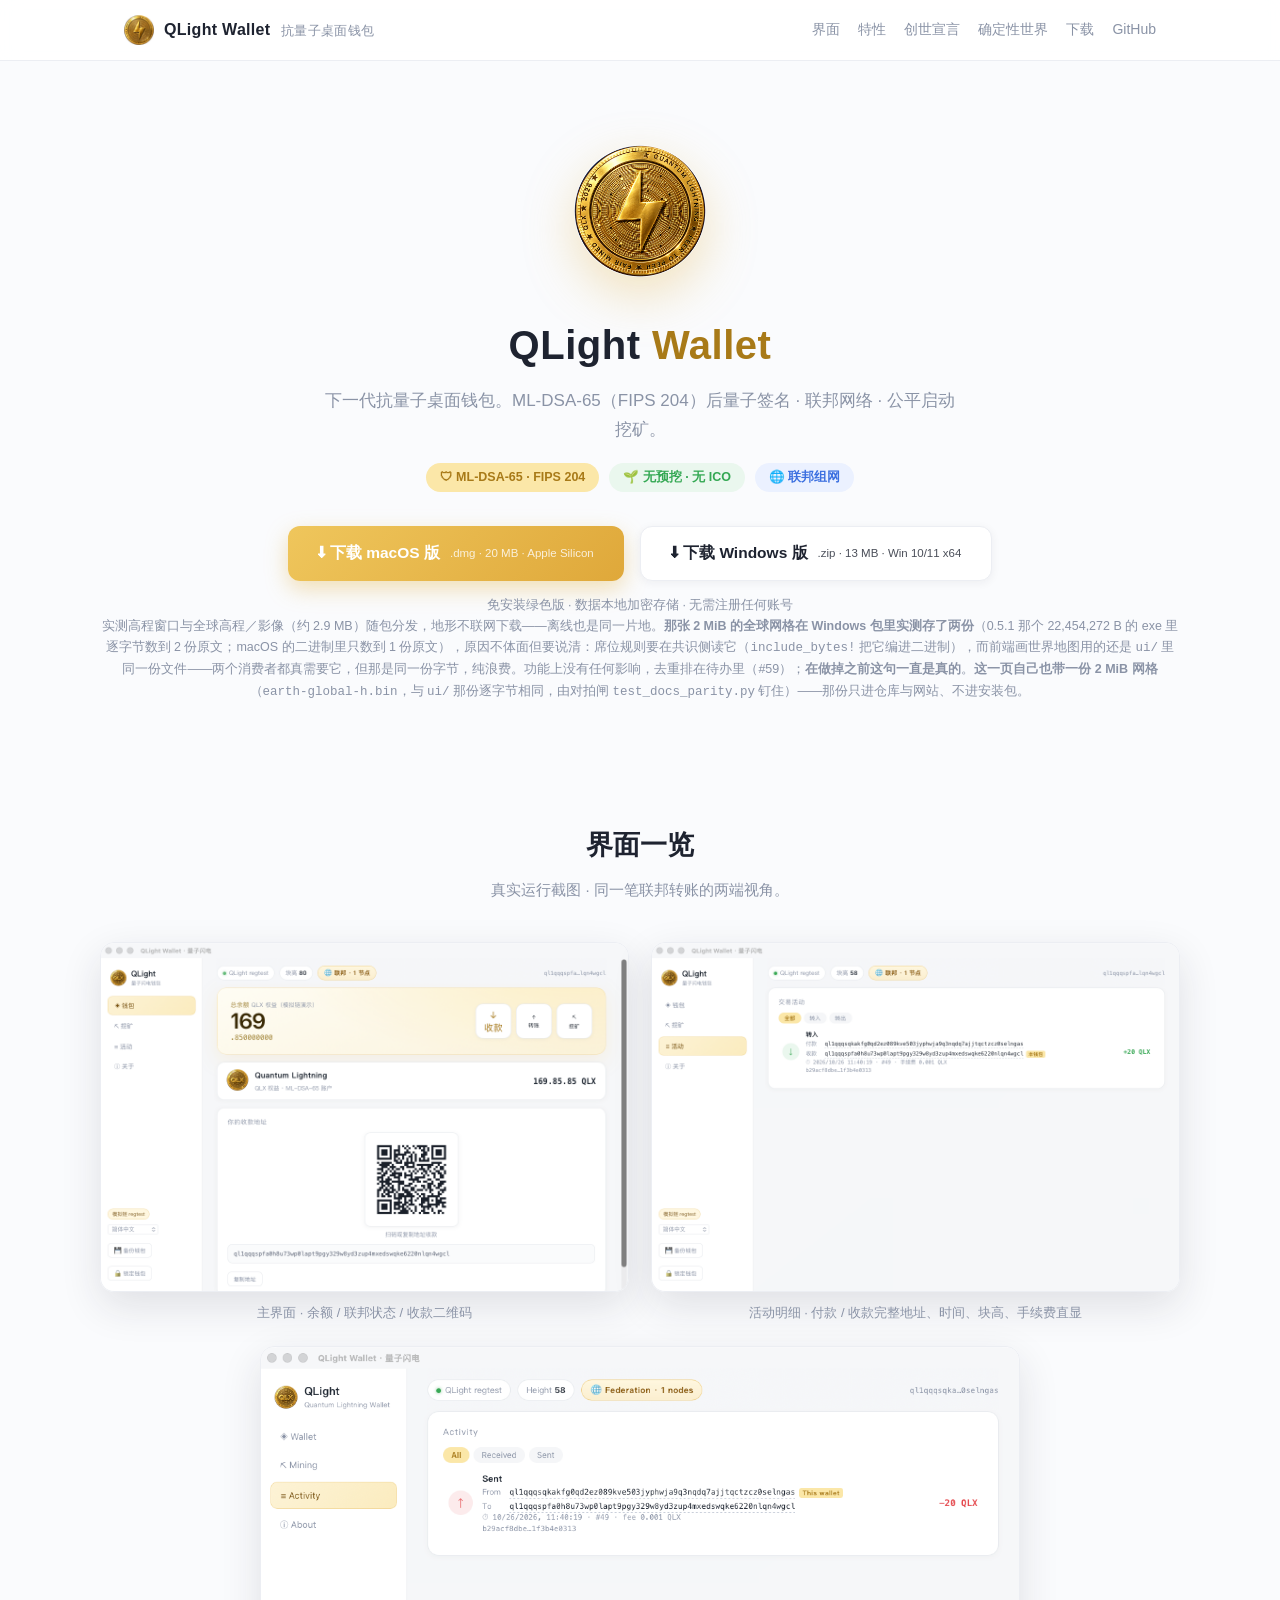
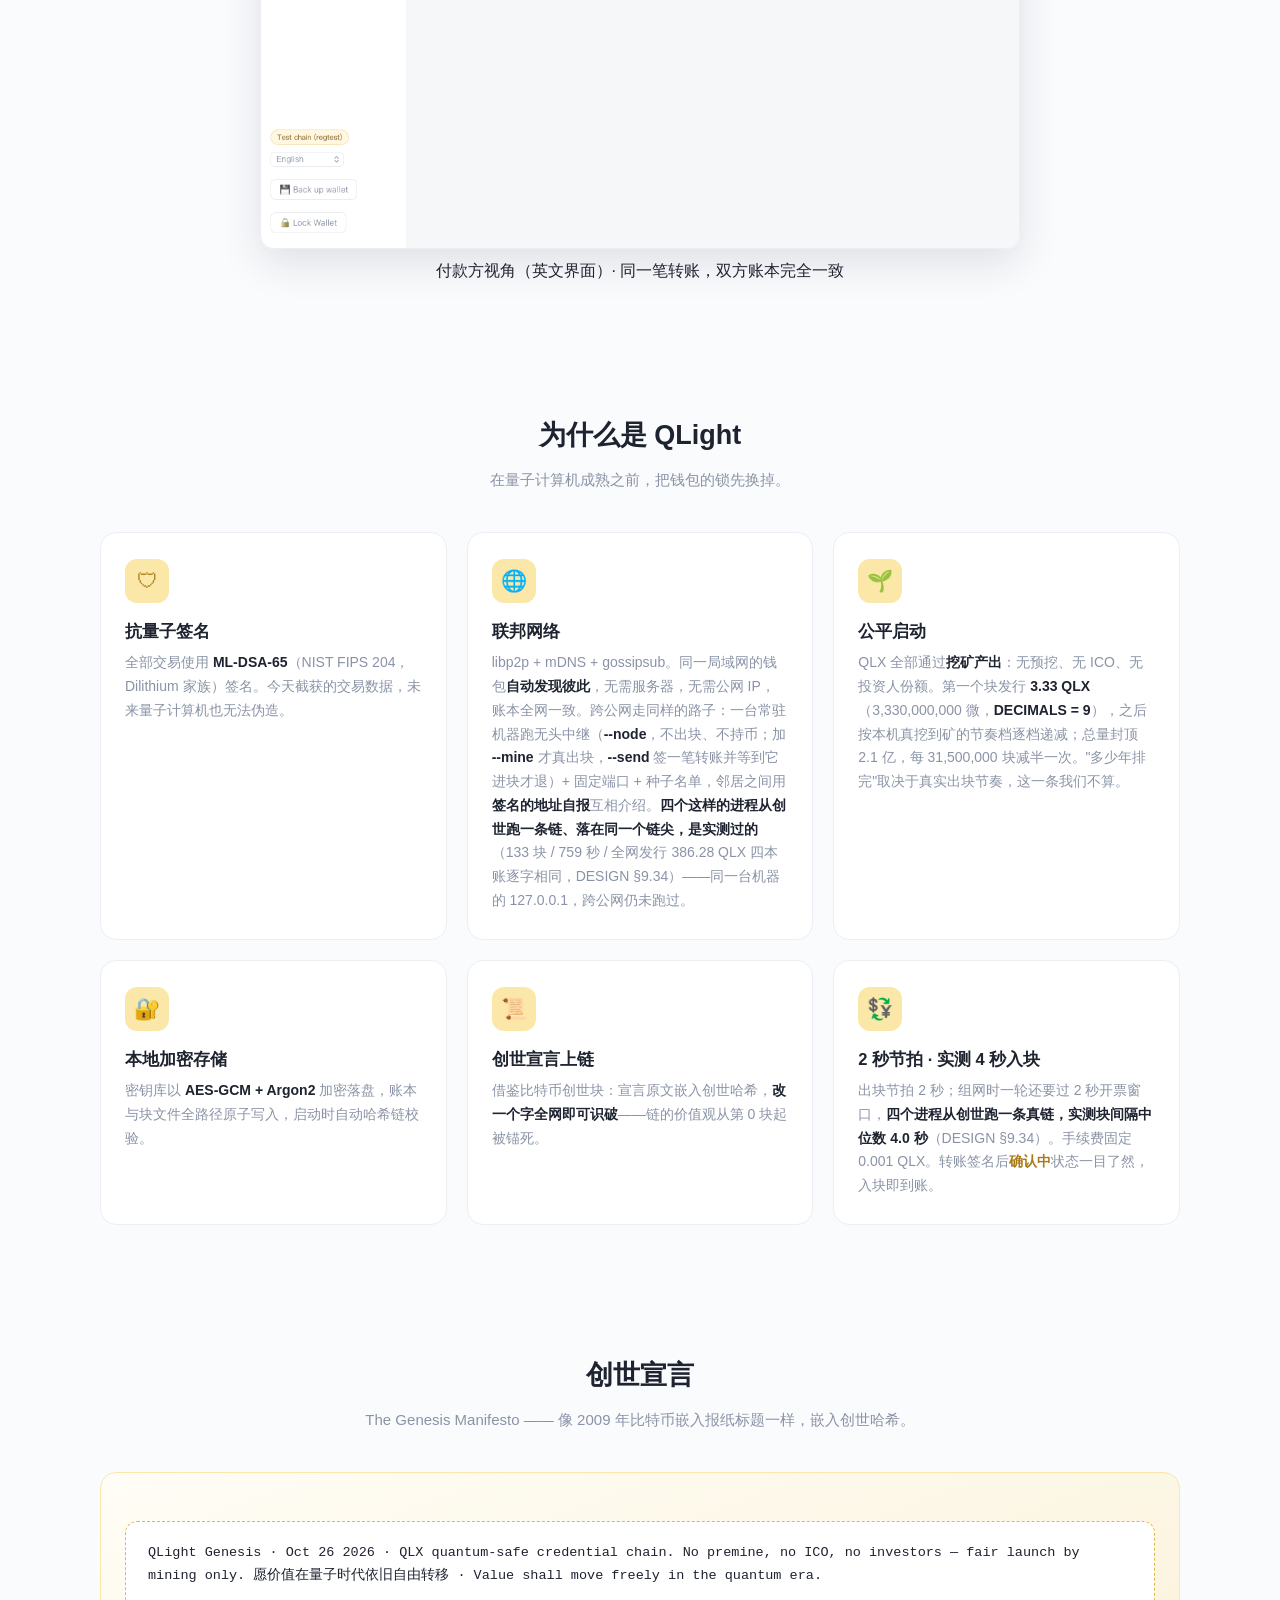
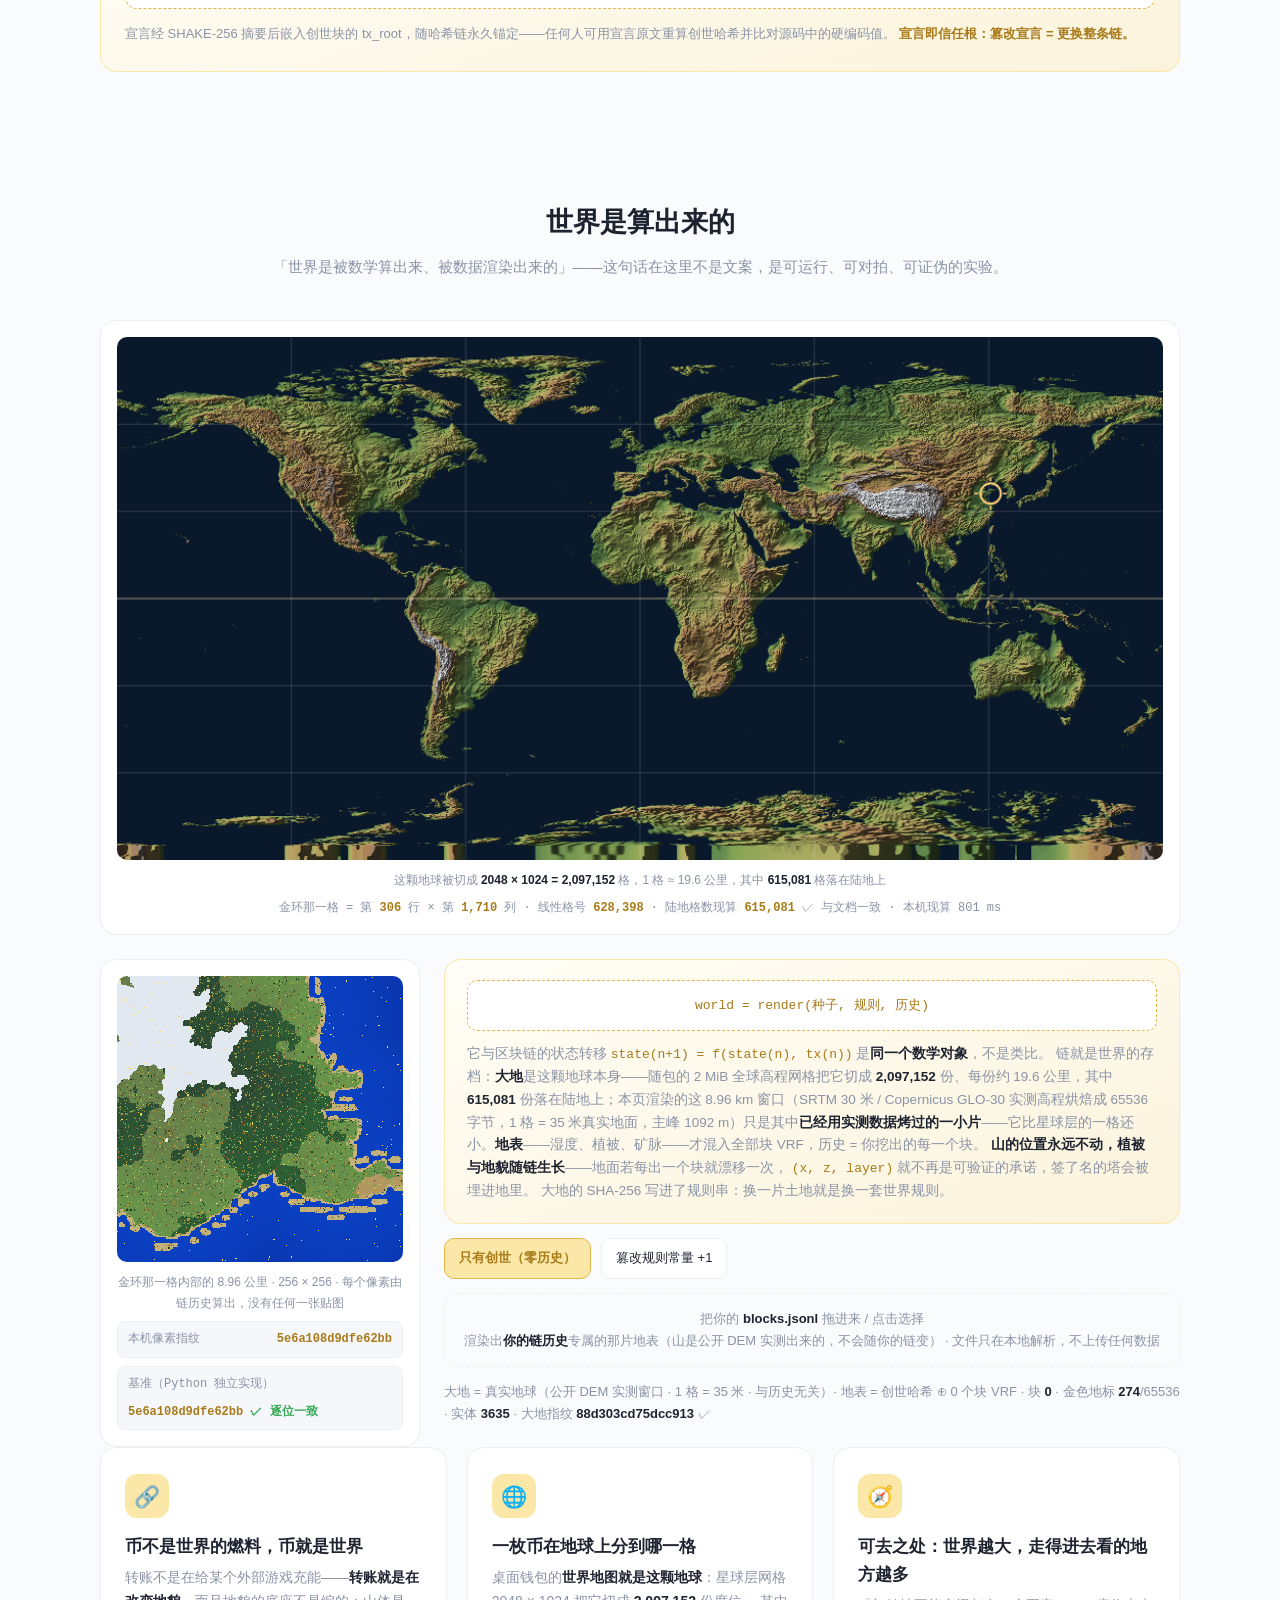
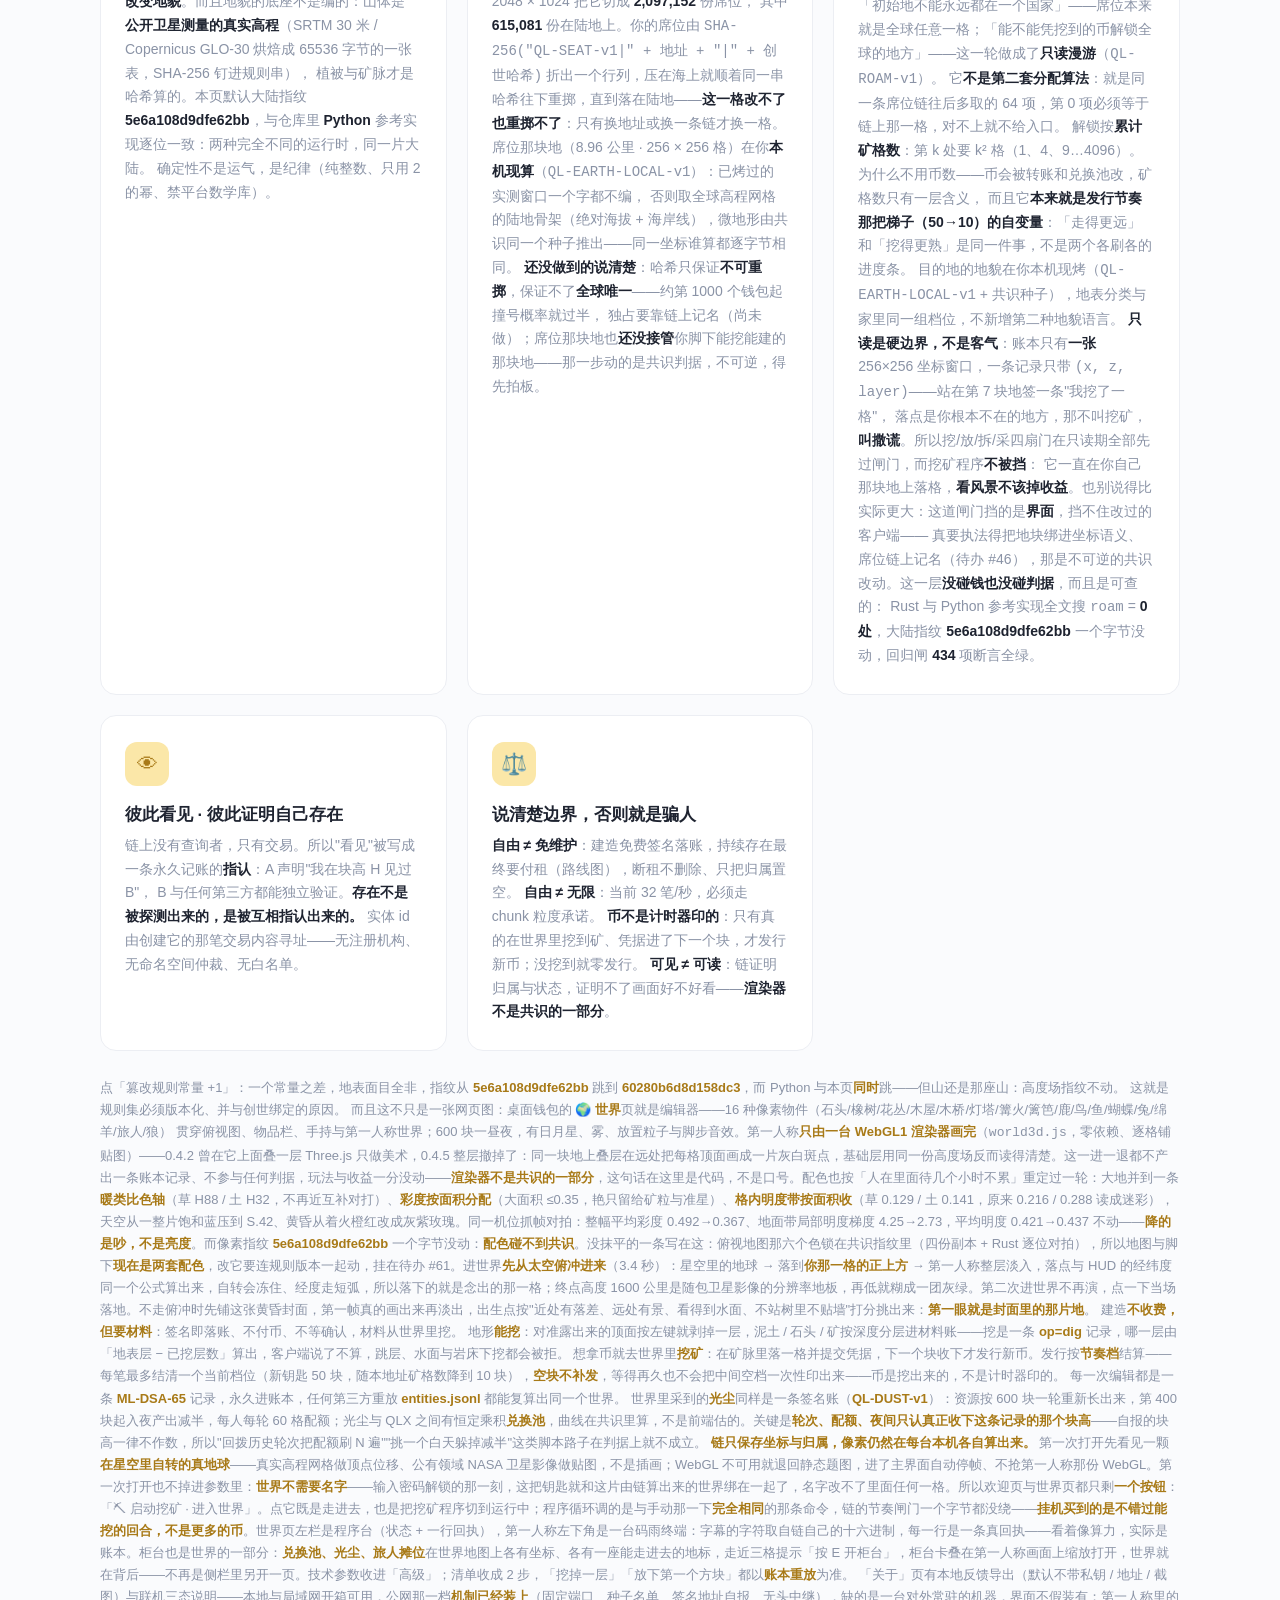
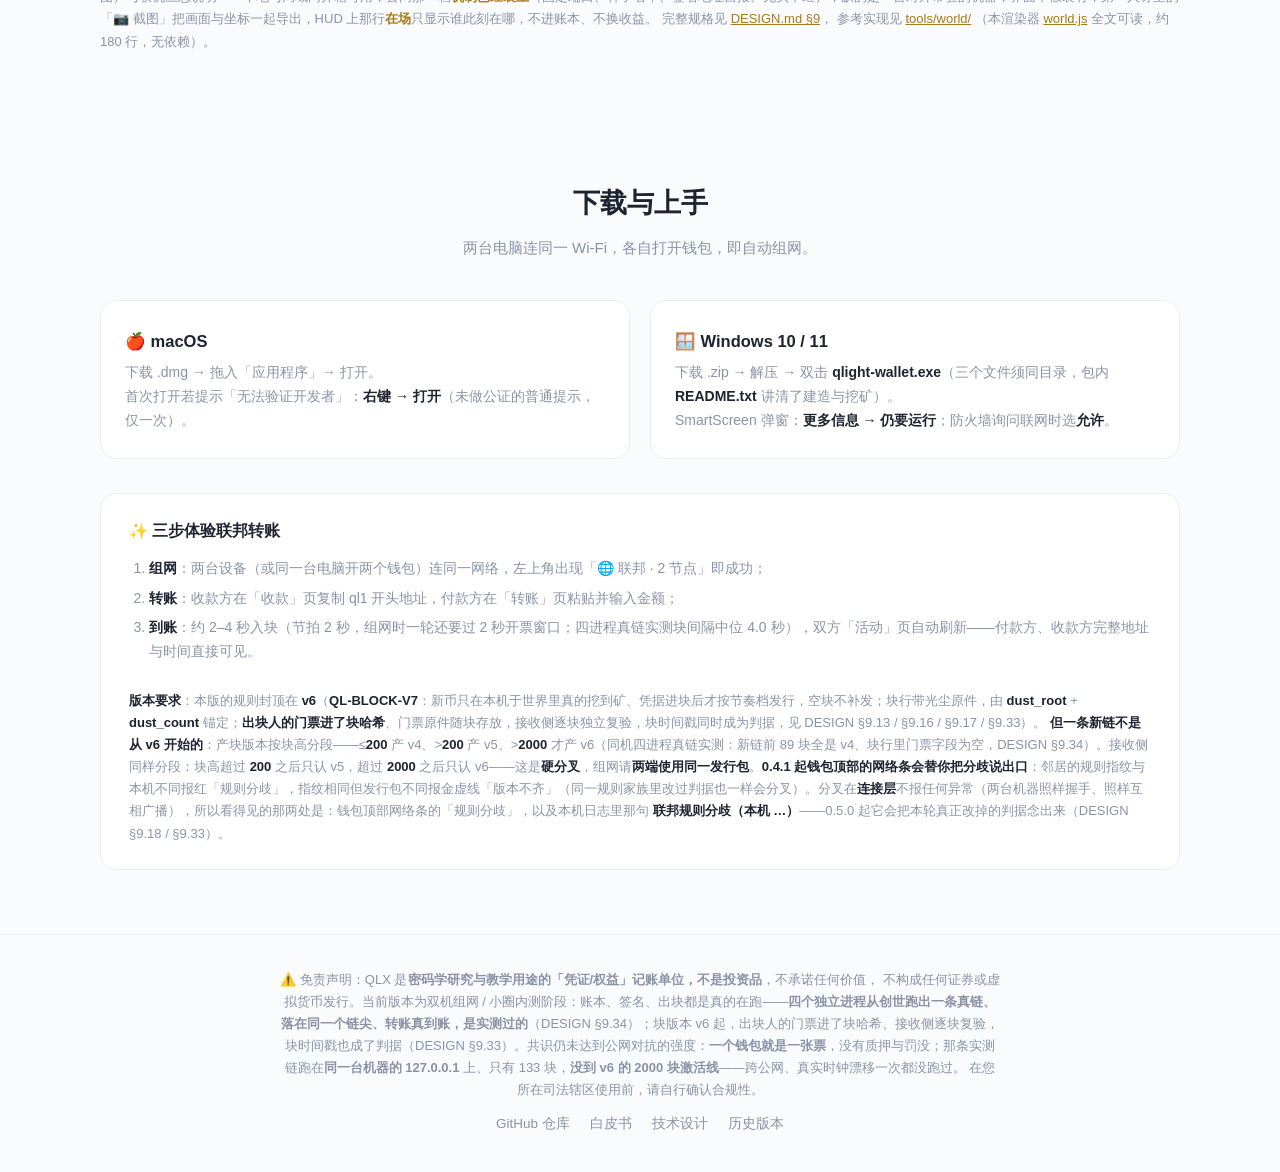
==== commit 05d1dc64: "ci(⑧): 文档引用闸——§号也得有实物指着；顺手修掉三处我自己编错的小节引用 闸本身：扫 DESIGN/README/官网/tools/** 里 232 条 §引用，每条必须指到 DESIGN.m" ====
--- a/docs/index.html
+++ b/docs/index.html
@@ -210,7 +210,7 @@
       ⬇ 下载 Windows 版 <small>.zip · 13 MB · Win 10/11 x64</small>
     </a>
   </div>
-  <p class="dl-note">免安装绿色版 · 数据本地加密存储 · 无需注册任何账号<br>实测高程窗口与全球高程／影像（约 2.9 MB）随包分发，地形不联网下载——离线也是同一片地。<b>那张 2 MiB 的全球网格在包里存了两份，原因不体面但要说清</b>：席位规则要在共识侧读它（<code>include_bytes!</code> 把它编进二进制），而前端画世界地图用的还是 <code>ui/</code> 里同一份文件——两个消费者都真需要它，但那是同一份字节，纯浪费。功能上没有任何影响，去重排在待办里（#59）；<b>在做掉之前这句一直是真的</b>。<b>这一页自己也带一份 2 MiB 网格</b>（<code>earth-global-h.bin</code>，与 <code>ui/</code> 那份逐字节相同，由对拍闸 <code>test_docs_parity.py</code> 钉住）——那份只进仓库与网站、不进安装包。</p>
+  <p class="dl-note">免安装绿色版 · 数据本地加密存储 · 无需注册任何账号<br>实测高程窗口与全球高程／影像（约 2.9 MB）随包分发，地形不联网下载——离线也是同一片地。<b>那张 2 MiB 的全球网格在 Windows 包里实测存了两份</b>（0.5.1 那个 22,454,272 B 的 exe 里逐字节数到 2 份原文；macOS 的二进制里只数到 1 份原文），原因不体面但要说清：席位规则要在共识侧读它（<code>include_bytes!</code> 把它编进二进制），而前端画世界地图用的还是 <code>ui/</code> 里同一份文件——两个消费者都真需要它，但那是同一份字节，纯浪费。功能上没有任何影响，去重排在待办里（#59）；<b>在做掉之前这句一直是真的</b>。<b>这一页自己也带一份 2 MiB 网格</b>（<code>earth-global-h.bin</code>，与 <code>ui/</code> 那份逐字节相同，由对拍闸 <code>test_docs_parity.py</code> 钉住）——那份只进仓库与网站、不进安装包。</p>
 </header>
 
 <section class="section wrap" id="shots">
